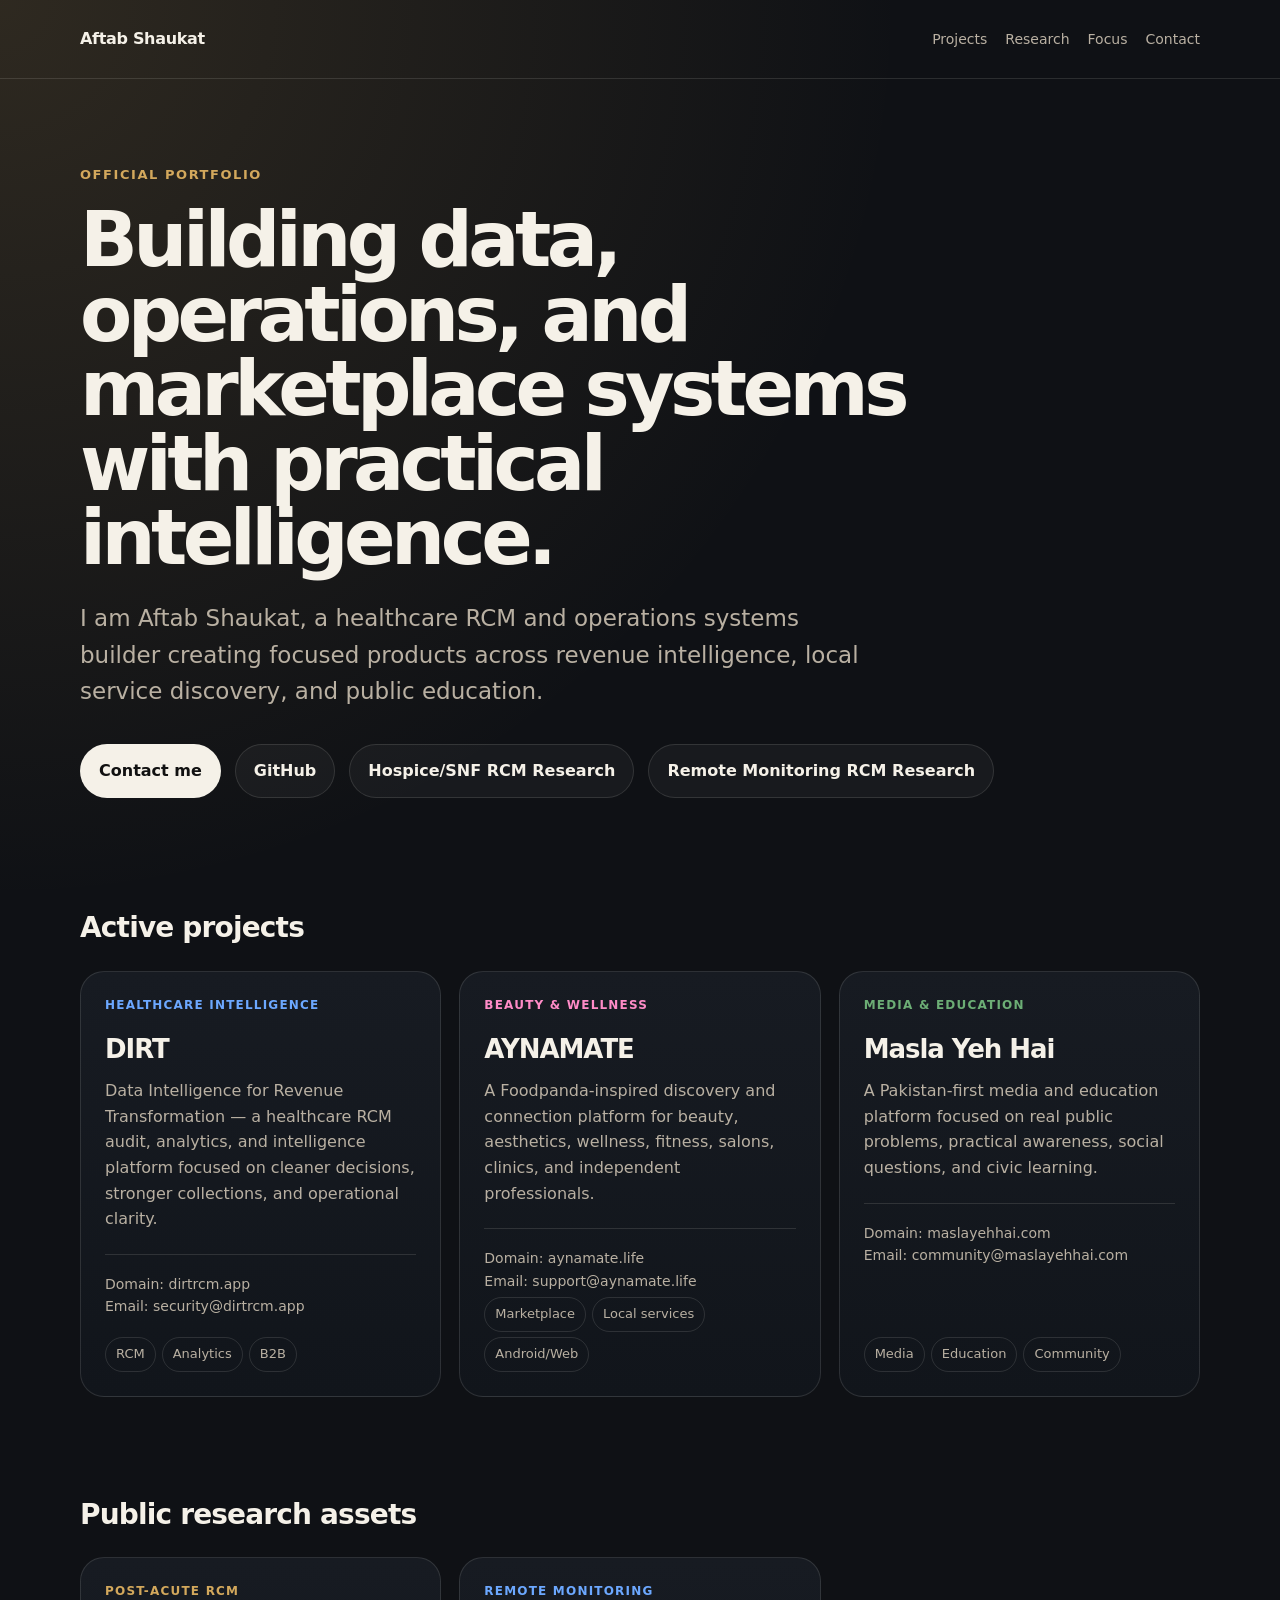
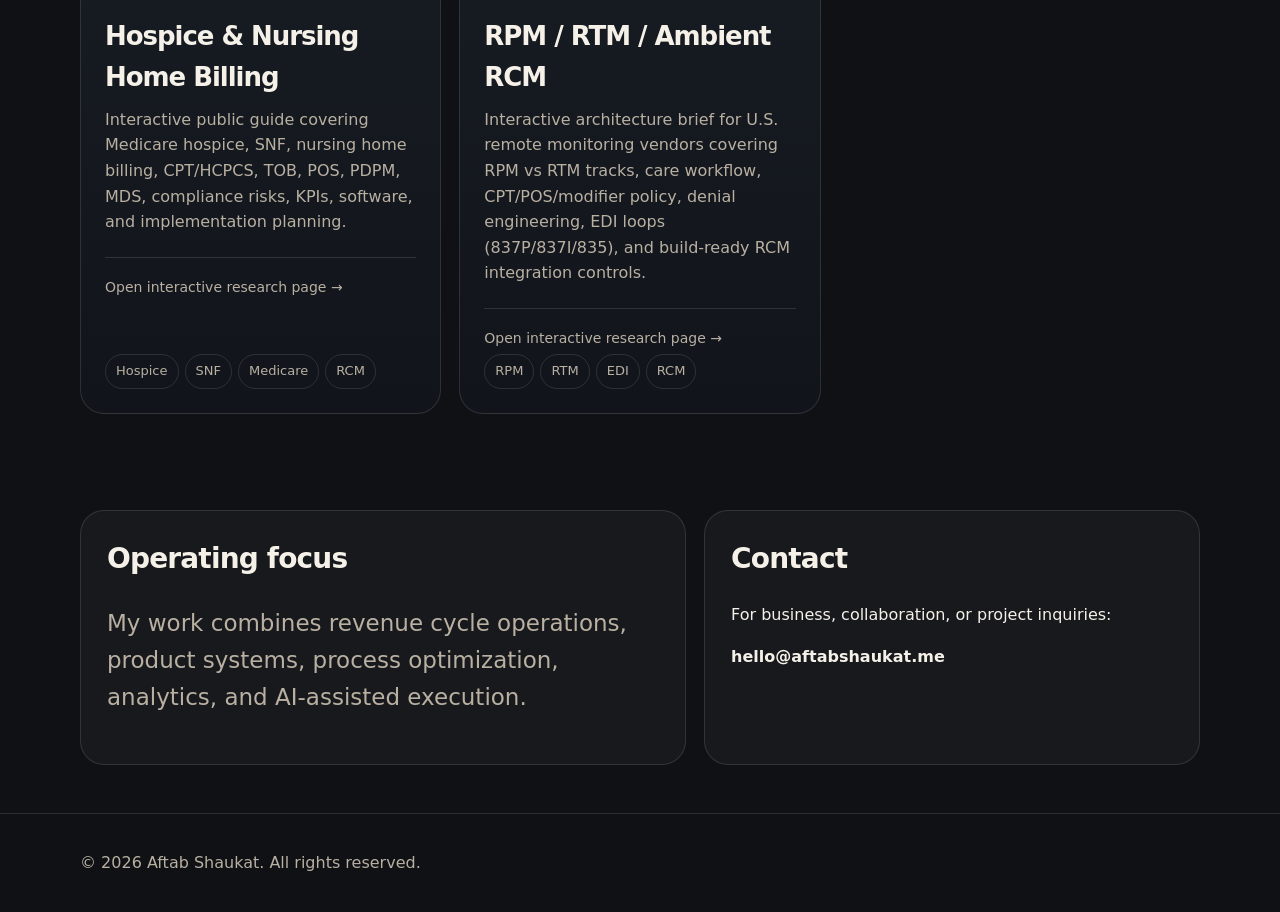
==== index.html @ 8facb8e4 "Add remote monitoring RCM research SPA and publish under research section" ====
<!doctype html>
<html lang="en">
<head>
  <meta charset="utf-8" />
  <meta name="viewport" content="width=device-width, initial-scale=1" />
  <title>Aftab Shaukat | Builder of Data, Operations & Marketplace Systems</title>
  <meta name="description" content="Official portfolio of Aftab Shaukat — building DIRT, AYNAMATE, and Masla Yeh Hai across healthcare intelligence, local services, and public education." />
  <style>
    :root {
      --bg: #0f1115;
      --panel: #171b22;
      --panel2: #11151b;
      --text: #f5f1e8;
      --muted: #b9b0a2;
      --line: rgba(245,241,232,.12);
      --gold: #d3a85c;
      --green: #6cae75;
      --blue: #6ca8ff;
      --pink: #ff8bc7;
    }
    * { box-sizing: border-box; }
    body {
      margin: 0;
      font-family: Inter, ui-sans-serif, system-ui, -apple-system, BlinkMacSystemFont, "Segoe UI", sans-serif;
      background: radial-gradient(circle at top left, rgba(211,168,92,.16), transparent 32%), var(--bg);
      color: var(--text);
      line-height: 1.6;
    }
    a { color: inherit; text-decoration: none; }
    .wrap { width: min(1120px, calc(100% - 32px)); margin: auto; }
    header { padding: 26px 0; border-bottom: 1px solid var(--line); }
    nav { display: flex; justify-content: space-between; align-items: center; gap: 20px; }
    .brand { font-weight: 800; letter-spacing: -.02em; }
    .navlinks { display: flex; gap: 18px; color: var(--muted); font-size: 14px; flex-wrap: wrap; justify-content: flex-end; }
    .hero { padding: 86px 0 60px; }
    .eyebrow { color: var(--gold); font-weight: 700; text-transform: uppercase; letter-spacing: .12em; font-size: 13px; }
    h1 { font-size: clamp(40px, 7vw, 76px); line-height: .98; margin: 18px 0 24px; letter-spacing: -.06em; max-width: 940px; }
    .lead { font-size: clamp(18px, 2.2vw, 23px); color: var(--muted); max-width: 780px; }
    .actions { display: flex; flex-wrap: wrap; gap: 14px; margin-top: 34px; }
    .btn { border: 1px solid var(--line); padding: 13px 18px; border-radius: 999px; font-weight: 700; background: rgba(255,255,255,.04); }
    .btn.primary { background: var(--text); color: #111; }
    section { padding: 48px 0; }
    .section-title { font-size: 28px; margin: 0 0 20px; letter-spacing: -.03em; }
    .grid { display: grid; grid-template-columns: repeat(3, 1fr); gap: 18px; }
    .card { background: linear-gradient(180deg, var(--panel), var(--panel2)); border: 1px solid var(--line); border-radius: 24px; padding: 24px; min-height: 260px; display: flex; flex-direction: column; justify-content: space-between; }
    .tag { font-size: 12px; font-weight: 800; letter-spacing: .1em; text-transform: uppercase; color: var(--muted); }
    .card h3 { margin: 14px 0 8px; font-size: 26px; letter-spacing: -.04em; }
    .card p { color: var(--muted); margin: 0; }
    .meta { margin-top: 22px; padding-top: 18px; border-top: 1px solid var(--line); color: var(--muted); font-size: 14px; }
    .pill { display: inline-block; border: 1px solid var(--line); border-radius: 999px; padding: 6px 10px; margin: 5px 6px 0 0; color: var(--muted); font-size: 13px; }
    .two { display: grid; grid-template-columns: 1.1fr .9fr; gap: 18px; align-items: stretch; }
    .panel { background: rgba(255,255,255,.035); border: 1px solid var(--line); border-radius: 24px; padding: 26px; }
    footer { padding: 36px 0; border-top: 1px solid var(--line); color: var(--muted); }
    @media (max-width: 840px) { .grid, .two { grid-template-columns: 1fr; } nav { align-items: flex-start; flex-direction: column; } }
  </style>
</head>
<body>
  <header>
    <div class="wrap">
      <nav>
        <a class="brand" href="/">Aftab Shaukat</a>
        <div class="navlinks">
          <a href="#projects">Projects</a>
          <a href="#research">Research</a>
          <a href="#focus">Focus</a>
          <a href="mailto:hello@aftabshaukat.me">Contact</a>
        </div>
      </nav>
    </div>
  </header>

  <main>
    <section class="hero">
      <div class="wrap">
        <div class="eyebrow">Official portfolio</div>
        <h1>Building data, operations, and marketplace systems with practical intelligence.</h1>
        <p class="lead">I am Aftab Shaukat, a healthcare RCM and operations systems builder creating focused products across revenue intelligence, local service discovery, and public education.</p>
        <div class="actions">
          <a class="btn primary" href="mailto:hello@aftabshaukat.me">Contact me</a>
          <a class="btn" href="https://github.com/aashaukatc">GitHub</a>
          <a class="btn" href="/hospice-nursing-home-billing-rcm.html">Hospice/SNF RCM Research</a>
          <a class="btn" href="/remote-monitoring-rcm-architecture.html">Remote Monitoring RCM Research</a>
        </div>
      </div>
    </section>

    <section id="projects">
      <div class="wrap">
        <h2 class="section-title">Active projects</h2>
        <div class="grid">
          <article class="card">
            <div>
              <div class="tag" style="color: var(--blue);">Healthcare intelligence</div>
              <h3>DIRT</h3>
              <p>Data Intelligence for Revenue Transformation — a healthcare RCM audit, analytics, and intelligence platform focused on cleaner decisions, stronger collections, and operational clarity.</p>
              <div class="meta">Domain: <a href="https://dirtrcm.app">dirtrcm.app</a><br>Email: security@dirtrcm.app</div>
            </div>
            <div>
              <span class="pill">RCM</span><span class="pill">Analytics</span><span class="pill">B2B</span>
            </div>
          </article>

          <article class="card">
            <div>
              <div class="tag" style="color: var(--pink);">Beauty & wellness</div>
              <h3>AYNAMATE</h3>
              <p>A Foodpanda-inspired discovery and connection platform for beauty, aesthetics, wellness, fitness, salons, clinics, and independent professionals.</p>
              <div class="meta">Domain: <a href="https://aynamate.life">aynamate.life</a><br>Email: support@aynamate.life</div>
            </div>
            <div>
              <span class="pill">Marketplace</span><span class="pill">Local services</span><span class="pill">Android/Web</span>
            </div>
          </article>

          <article class="card">
            <div>
              <div class="tag" style="color: var(--green);">Media & education</div>
              <h3>Masla Yeh Hai</h3>
              <p>A Pakistan-first media and education platform focused on real public problems, practical awareness, social questions, and civic learning.</p>
              <div class="meta">Domain: <a href="https://maslayehhai.com">maslayehhai.com</a><br>Email: community@maslayehhai.com</div>
            </div>
            <div>
              <span class="pill">Media</span><span class="pill">Education</span><span class="pill">Community</span>
            </div>
          </article>
        </div>
      </div>
    </section>

    <section id="research">
      <div class="wrap">
        <h2 class="section-title">Public research assets</h2>
        <div class="grid">
          <article class="card">
            <div>
              <div class="tag" style="color: var(--gold);">Post-acute RCM</div>
              <h3>Hospice & Nursing Home Billing</h3>
              <p>Interactive public guide covering Medicare hospice, SNF, nursing home billing, CPT/HCPCS, TOB, POS, PDPM, MDS, compliance risks, KPIs, software, and implementation planning.</p>
              <div class="meta"><a href="/hospice-nursing-home-billing-rcm.html">Open interactive research page →</a></div>
            </div>
            <div>
              <span class="pill">Hospice</span><span class="pill">SNF</span><span class="pill">Medicare</span><span class="pill">RCM</span>
            </div>
          </article>
          <article class="card">
            <div>
              <div class="tag" style="color: var(--blue);">Remote monitoring</div>
              <h3>RPM / RTM / Ambient RCM</h3>
              <p>Interactive architecture brief for U.S. remote monitoring vendors covering RPM vs RTM tracks, care workflow, CPT/POS/modifier policy, denial engineering, EDI loops (837P/837I/835), and build-ready RCM integration controls.</p>
              <div class="meta"><a href="/remote-monitoring-rcm-architecture.html">Open interactive research page →</a></div>
            </div>
            <div>
              <span class="pill">RPM</span><span class="pill">RTM</span><span class="pill">EDI</span><span class="pill">RCM</span>
            </div>
          </article>
        </div>
      </div>
    </section>

    <section id="focus">
      <div class="wrap">
        <div class="two">
          <div class="panel">
            <h2 class="section-title">Operating focus</h2>
            <p class="lead">My work combines revenue cycle operations, product systems, process optimization, analytics, and AI-assisted execution.</p>
          </div>
          <div class="panel">
            <h2 class="section-title">Contact</h2>
            <p>For business, collaboration, or project inquiries:</p>
            <p><strong><a href="mailto:hello@aftabshaukat.me">hello@aftabshaukat.me</a></strong></p>
          </div>
        </div>
      </div>
    </section>
  </main>

  <footer>
    <div class="wrap">© 2026 Aftab Shaukat. All rights reserved.</div>
  </footer>
</body>
</html>
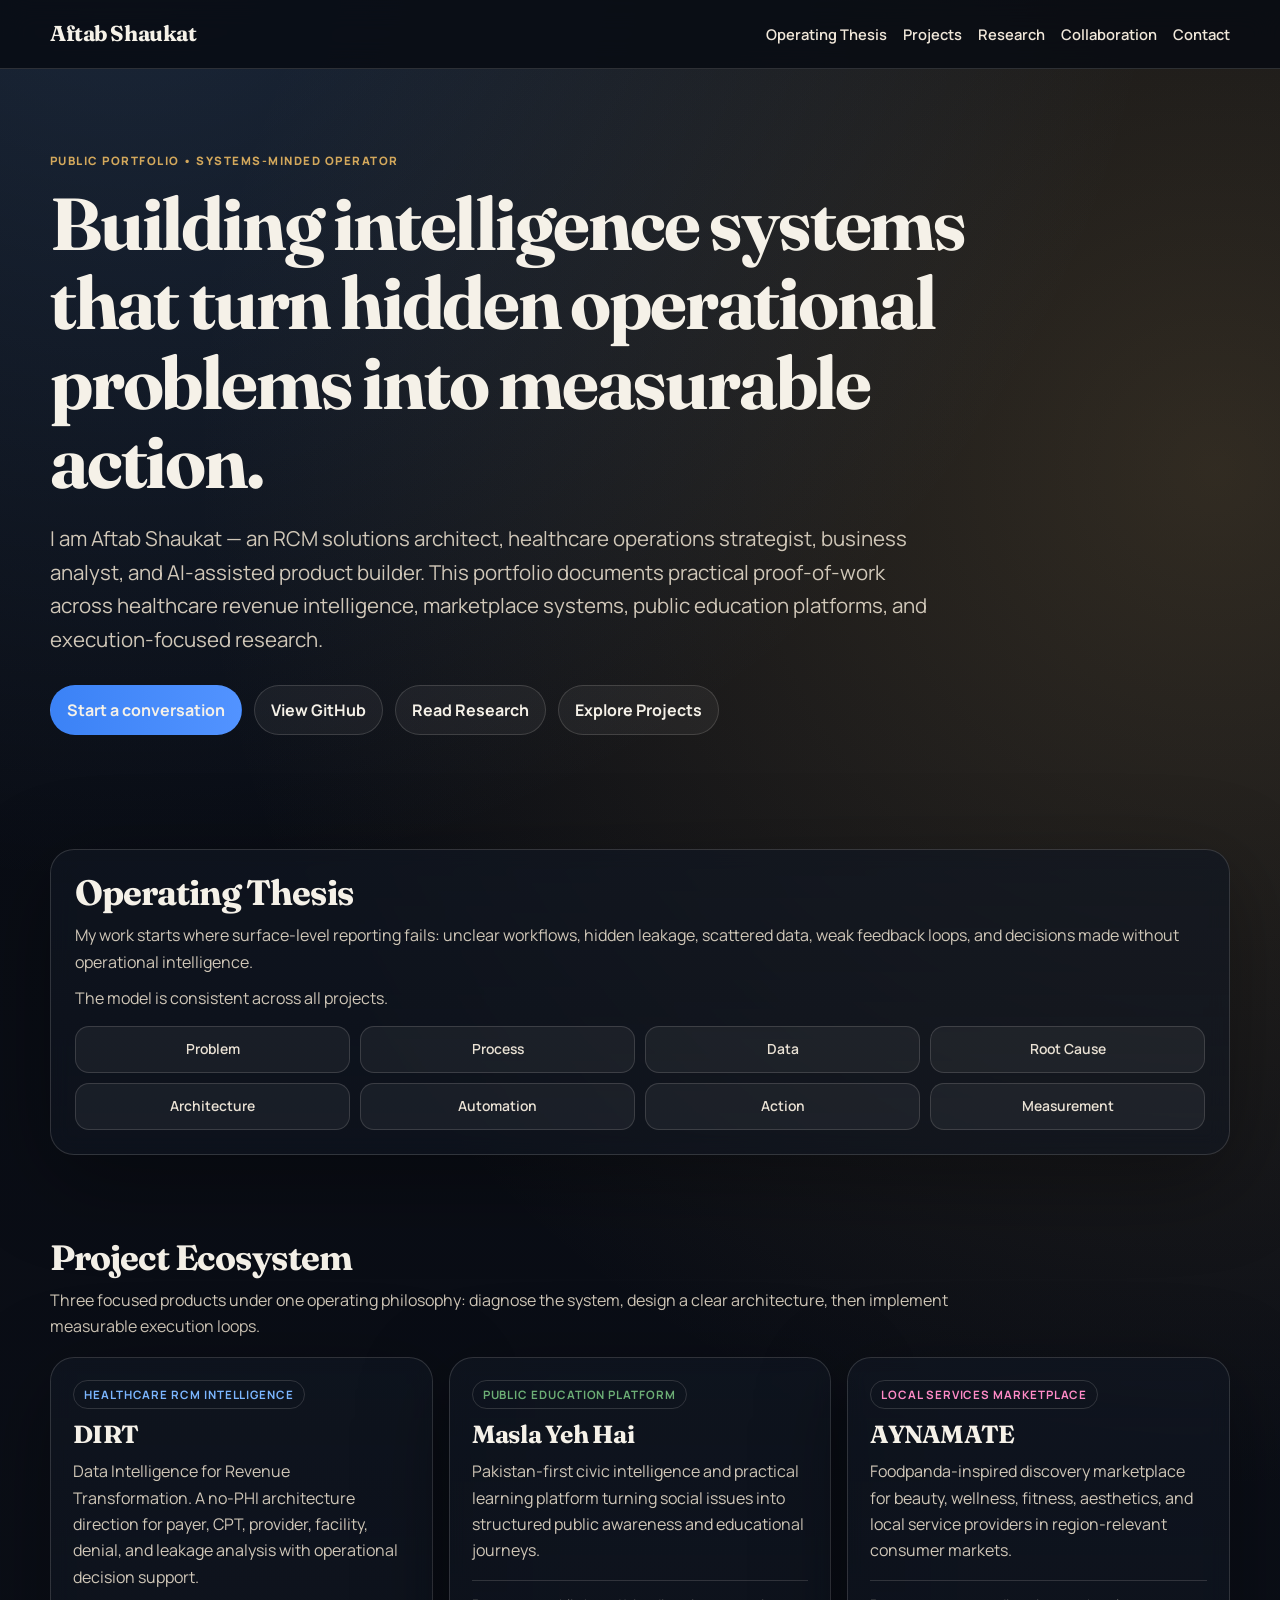
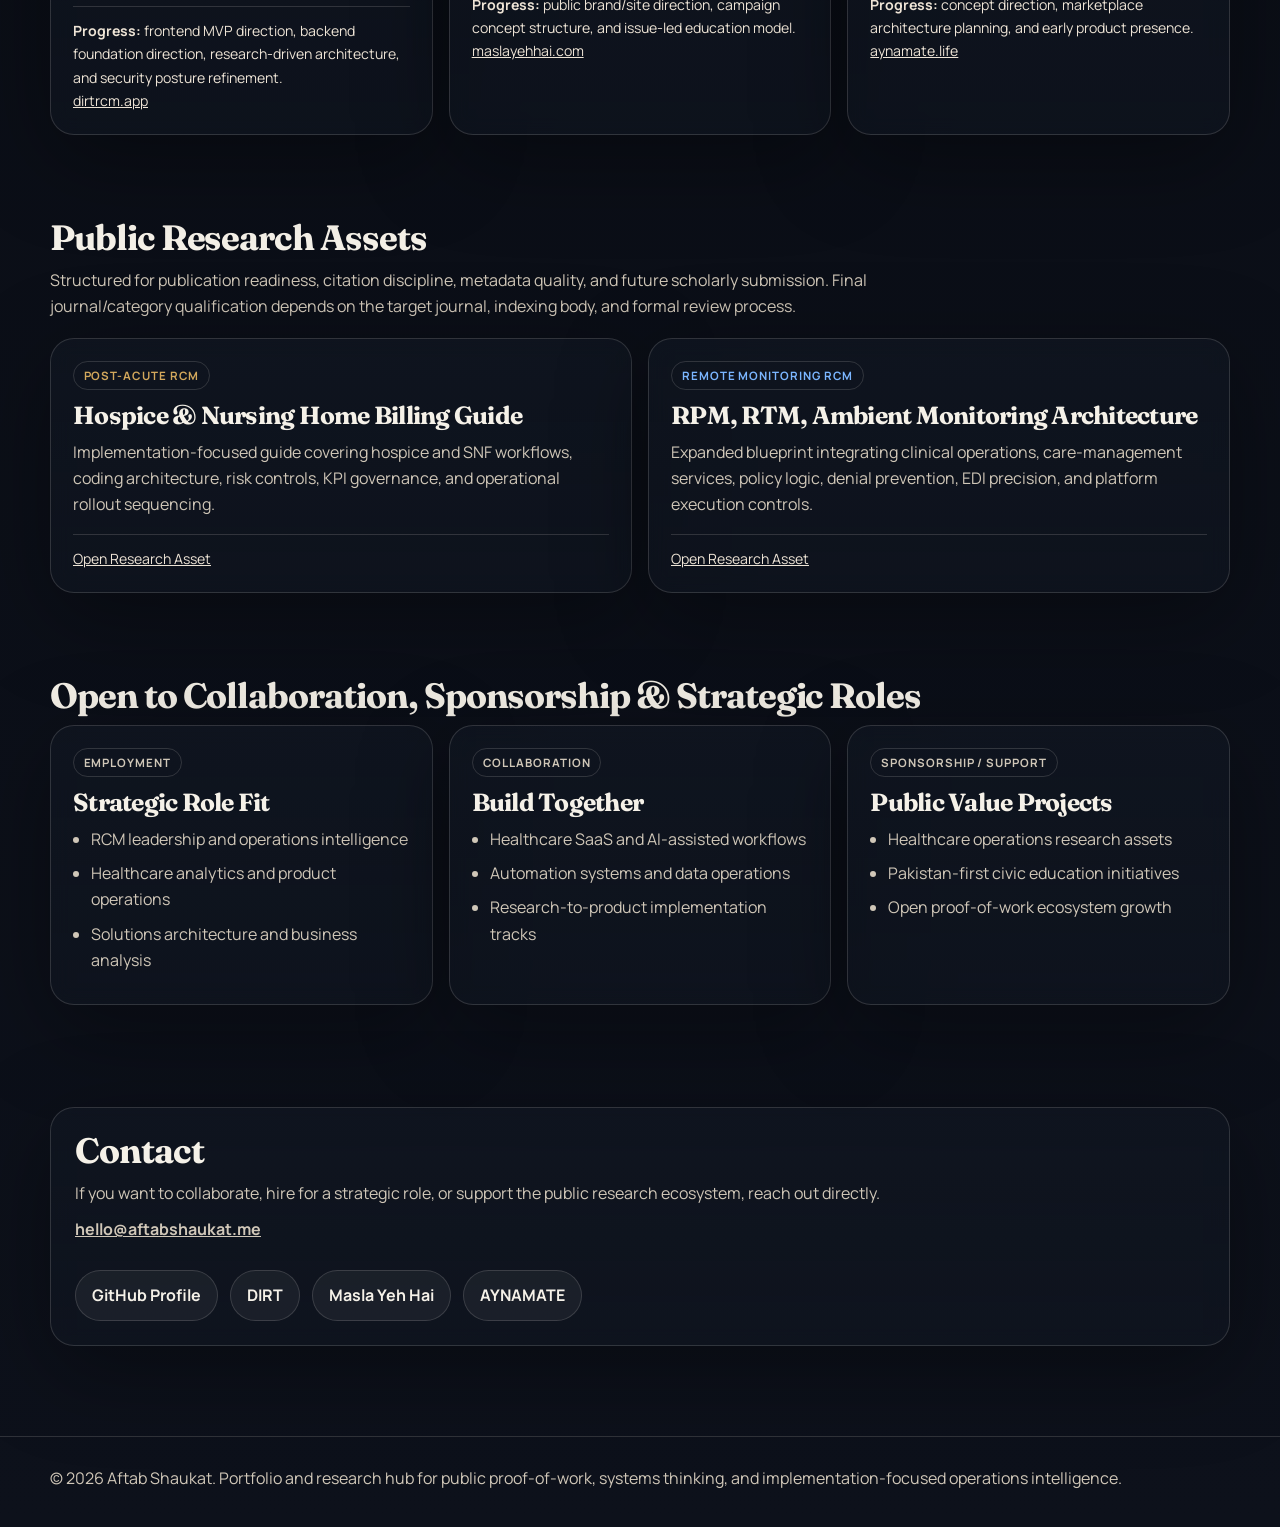
==== commit bf1fca0e: "design: align portfolio and research assets with premium dark glassmorphic UX" ====
--- a/index.html
+++ b/index.html
@@ -3,67 +3,224 @@
 <head>
   <meta charset="utf-8" />
   <meta name="viewport" content="width=device-width, initial-scale=1" />
-  <title>Aftab Shaukat | Builder of Data, Operations & Marketplace Systems</title>
-  <meta name="description" content="Official portfolio of Aftab Shaukat — building DIRT, AYNAMATE, and Masla Yeh Hai across healthcare intelligence, local services, and public education." />
+  <title>Aftab Shaukat | RCM, Operations Intelligence & AI Builder</title>
+  <meta name="description" content="Portfolio of Aftab Shaukat — RCM solutions architect, healthcare operations strategist, business analyst, and AI-assisted product builder behind DIRT, Masla Yeh Hai, AYNAMATE, and public research assets." />
+  <meta name="robots" content="index, follow, max-image-preview:large" />
+  <meta name="author" content="Aftab Shaukat" />
+  <meta name="theme-color" content="#080b12" />
+  <link rel="canonical" href="https://aftabshaukat.me/" />
+  <meta property="og:type" content="website" />
+  <meta property="og:title" content="Aftab Shaukat | RCM, Operations Intelligence & AI Builder" />
+  <meta property="og:description" content="Founder-style portfolio documenting healthcare RCM intelligence systems, civic education platforms, service marketplaces, and implementation-focused research." />
+  <meta property="og:url" content="https://aftabshaukat.me/" />
+  <meta property="og:site_name" content="Aftab Shaukat" />
+  <meta name="twitter:card" content="summary_large_image" />
+  <meta name="twitter:title" content="Aftab Shaukat | RCM, Operations Intelligence & AI Builder" />
+  <meta name="twitter:description" content="Public proof-of-work across RCM systems, AI-assisted operations, and product ecosystem building." />
+  <script type="application/ld+json">
+  {
+    "@context": "https://schema.org",
+    "@type": "Person",
+    "name": "Muhammad Aftab Shaukat",
+    "alternateName": "Aftab Shaukat",
+    "url": "https://aftabshaukat.me/",
+    "email": "hello@aftabshaukat.me",
+    "sameAs": [
+      "https://github.com/aashaukatc",
+      "https://dirtrcm.app/",
+      "https://maslayehhai.com/",
+      "http://aynamate.life/"
+    ],
+    "jobTitle": "RCM Solutions Architect"
+  }
+  </script>
+  <script type="application/ld+json">
+  {
+    "@context": "https://schema.org",
+    "@type": "WebSite",
+    "name": "AftabShaukat.me",
+    "url": "https://aftabshaukat.me/"
+  }
+  </script>
+  <link rel="preconnect" href="https://fonts.googleapis.com" />
+  <link rel="preconnect" href="https://fonts.gstatic.com" crossorigin />
+  <link href="https://fonts.googleapis.com/css2?family=Manrope:wght@400;500;600;700;800&family=Fraunces:opsz,wght@9..144,500;9..144,700&display=swap" rel="stylesheet" />
   <style>
     :root {
-      --bg: #0f1115;
-      --panel: #171b22;
-      --panel2: #11151b;
+      --bg: #080b12;
+      --bg-2: #0d111b;
+      --panel: rgba(16, 22, 33, 0.72);
+      --panel-soft: rgba(255, 255, 255, 0.05);
+      --line: rgba(245, 241, 232, 0.15);
       --text: #f5f1e8;
-      --muted: #b9b0a2;
-      --line: rgba(245,241,232,.12);
+      --muted: #d0c7b8;
       --gold: #d3a85c;
+      --blue: #7bb6ff;
       --green: #6cae75;
-      --blue: #6ca8ff;
       --pink: #ff8bc7;
+      --shadow: 0 24px 90px rgba(0,0,0,.35);
     }
     * { box-sizing: border-box; }
+    html { scroll-behavior: smooth; }
     body {
       margin: 0;
-      font-family: Inter, ui-sans-serif, system-ui, -apple-system, BlinkMacSystemFont, "Segoe UI", sans-serif;
-      background: radial-gradient(circle at top left, rgba(211,168,92,.16), transparent 32%), var(--bg);
+      font-family: "Manrope", system-ui, sans-serif;
       color: var(--text);
-      line-height: 1.6;
-    }
-    a { color: inherit; text-decoration: none; }
-    .wrap { width: min(1120px, calc(100% - 32px)); margin: auto; }
-    header { padding: 26px 0; border-bottom: 1px solid var(--line); }
-    nav { display: flex; justify-content: space-between; align-items: center; gap: 20px; }
-    .brand { font-weight: 800; letter-spacing: -.02em; }
-    .navlinks { display: flex; gap: 18px; color: var(--muted); font-size: 14px; flex-wrap: wrap; justify-content: flex-end; }
-    .hero { padding: 86px 0 60px; }
-    .eyebrow { color: var(--gold); font-weight: 700; text-transform: uppercase; letter-spacing: .12em; font-size: 13px; }
-    h1 { font-size: clamp(40px, 7vw, 76px); line-height: .98; margin: 18px 0 24px; letter-spacing: -.06em; max-width: 940px; }
-    .lead { font-size: clamp(18px, 2.2vw, 23px); color: var(--muted); max-width: 780px; }
-    .actions { display: flex; flex-wrap: wrap; gap: 14px; margin-top: 34px; }
-    .btn { border: 1px solid var(--line); padding: 13px 18px; border-radius: 999px; font-weight: 700; background: rgba(255,255,255,.04); }
-    .btn.primary { background: var(--text); color: #111; }
-    section { padding: 48px 0; }
-    .section-title { font-size: 28px; margin: 0 0 20px; letter-spacing: -.03em; }
-    .grid { display: grid; grid-template-columns: repeat(3, 1fr); gap: 18px; }
-    .card { background: linear-gradient(180deg, var(--panel), var(--panel2)); border: 1px solid var(--line); border-radius: 24px; padding: 24px; min-height: 260px; display: flex; flex-direction: column; justify-content: space-between; }
-    .tag { font-size: 12px; font-weight: 800; letter-spacing: .1em; text-transform: uppercase; color: var(--muted); }
-    .card h3 { margin: 14px 0 8px; font-size: 26px; letter-spacing: -.04em; }
-    .card p { color: var(--muted); margin: 0; }
-    .meta { margin-top: 22px; padding-top: 18px; border-top: 1px solid var(--line); color: var(--muted); font-size: 14px; }
-    .pill { display: inline-block; border: 1px solid var(--line); border-radius: 999px; padding: 6px 10px; margin: 5px 6px 0 0; color: var(--muted); font-size: 13px; }
-    .two { display: grid; grid-template-columns: 1.1fr .9fr; gap: 18px; align-items: stretch; }
-    .panel { background: rgba(255,255,255,.035); border: 1px solid var(--line); border-radius: 24px; padding: 26px; }
-    footer { padding: 36px 0; border-top: 1px solid var(--line); color: var(--muted); }
-    @media (max-width: 840px) { .grid, .two { grid-template-columns: 1fr; } nav { align-items: flex-start; flex-direction: column; } }
+      background:
+        radial-gradient(circle at 10% -5%, rgba(123,182,255,.18), transparent 30%),
+        radial-gradient(circle at 95% 15%, rgba(211,168,92,.2), transparent 35%),
+        linear-gradient(180deg, var(--bg), var(--bg-2));
+      line-height: 1.65;
+    }
+    a { color: inherit; }
+    .wrap { width: min(1180px, calc(100% - 32px)); margin: auto; }
+    .top {
+      position: sticky;
+      top: 0;
+      z-index: 40;
+      backdrop-filter: blur(14px);
+      background: rgba(8, 11, 18, 0.84);
+      border-bottom: 1px solid var(--line);
+    }
+    nav {
+      min-height: 68px;
+      display: flex;
+      justify-content: space-between;
+      align-items: center;
+      gap: 18px;
+    }
+    .brand {
+      font-family: "Fraunces", serif;
+      font-weight: 700;
+      letter-spacing: -0.02em;
+      font-size: 1.35rem;
+      text-decoration: none;
+    }
+    .navlinks {
+      display: flex;
+      gap: 16px;
+      flex-wrap: wrap;
+      font-size: 0.92rem;
+      color: #f1e8da;
+      font-weight: 600;
+    }
+    .navlinks a { text-decoration: none; }
+    .navlinks a:hover { color: #cce2ff; }
+    .hero { padding: 82px 0 54px; }
+    .eyebrow {
+      color: var(--gold);
+      text-transform: uppercase;
+      letter-spacing: .13em;
+      font-size: .72rem;
+      font-weight: 800;
+    }
+    h1, h2, h3 {
+      font-family: "Fraunces", serif;
+      letter-spacing: -0.03em;
+      line-height: 1.08;
+      margin: 0;
+    }
+    h1 { margin-top: 14px; font-size: clamp(2rem, 5.8vw, 4.6rem); max-width: 980px; }
+    .lead {
+      margin-top: 20px;
+      font-size: clamp(1rem, 1.8vw, 1.28rem);
+      color: var(--muted);
+      max-width: 900px;
+    }
+    .actions { display: flex; flex-wrap: wrap; gap: 12px; margin-top: 28px; }
+    .btn {
+      border: 1px solid var(--line);
+      background: rgba(255,255,255,.05);
+      color: var(--text);
+      font-weight: 700;
+      padding: 11px 16px;
+      border-radius: 999px;
+      text-decoration: none;
+      transition: .2s ease;
+    }
+    .btn:hover { transform: translateY(-1px); border-color: rgba(123,182,255,.55); }
+    .btn.primary { background: linear-gradient(90deg, #3b82f6, #5293ff); border-color: transparent; }
+    .btn.primary:hover { background: linear-gradient(90deg, #3278ed, #4988f8); }
+    .panel {
+      background: linear-gradient(180deg, var(--panel), rgba(16,22,33,.56));
+      border: 1px solid var(--line);
+      border-radius: 24px;
+      box-shadow: var(--shadow);
+      backdrop-filter: blur(10px);
+    }
+    .thesis { margin-top: 18px; padding: 24px; }
+    .thesis p { margin: 0 0 10px; color: var(--muted); }
+    .kflow {
+      display: grid;
+      grid-template-columns: repeat(4, 1fr);
+      gap: 10px;
+      margin-top: 14px;
+    }
+    .step {
+      border: 1px solid var(--line);
+      border-radius: 14px;
+      background: var(--panel-soft);
+      padding: 11px 12px;
+      color: #e9e1d4;
+      font-size: .87rem;
+      text-align: center;
+      font-weight: 600;
+    }
+    section { padding: 42px 0; }
+    .section-title { margin-bottom: 10px; font-size: clamp(1.55rem, 3vw, 2.2rem); }
+    .section-copy { margin: 0 0 18px; color: var(--muted); max-width: 930px; }
+    .grid3 { display: grid; grid-template-columns: repeat(3, 1fr); gap: 16px; }
+    .grid2 { display: grid; grid-template-columns: repeat(2, 1fr); gap: 16px; }
+    .card { padding: 22px; min-height: 100%; }
+    .tag {
+      display: inline-block;
+      padding: 4px 10px;
+      border-radius: 999px;
+      border: 1px solid var(--line);
+      font-size: .72rem;
+      font-weight: 700;
+      letter-spacing: .08em;
+      text-transform: uppercase;
+      color: var(--muted);
+    }
+    .card h3 { margin-top: 12px; font-size: 1.55rem; }
+    .card p { margin: 10px 0 0; color: var(--muted); }
+    .meta { margin-top: 16px; padding-top: 12px; border-top: 1px solid var(--line); font-size: .88rem; color: #eee4d6; }
+    .three-col {
+      display: grid;
+      grid-template-columns: repeat(3, 1fr);
+      gap: 16px;
+    }
+    .list { margin: 10px 0 0; padding-left: 18px; color: var(--muted); }
+    .list li { margin: 8px 0; }
+    footer {
+      margin-top: 48px;
+      border-top: 1px solid var(--line);
+      color: var(--muted);
+      padding: 28px 0 36px;
+    }
+    @media (max-width: 980px) {
+      .kflow { grid-template-columns: repeat(2, 1fr); }
+      .grid3, .three-col { grid-template-columns: 1fr; }
+      .grid2 { grid-template-columns: 1fr; }
+    }
+    @media (max-width: 860px) {
+      nav { align-items: flex-start; flex-direction: column; padding: 14px 0; }
+      .hero { padding-top: 56px; }
+    }
   </style>
 </head>
 <body>
-  <header>
+  <header class="top">
     <div class="wrap">
       <nav>
         <a class="brand" href="/">Aftab Shaukat</a>
         <div class="navlinks">
+          <a href="#thesis">Operating Thesis</a>
           <a href="#projects">Projects</a>
           <a href="#research">Research</a>
-          <a href="#focus">Focus</a>
-          <a href="mailto:hello@aftabshaukat.me">Contact</a>
+          <a href="#collaboration">Collaboration</a>
+          <a href="#contact">Contact</a>
         </div>
       </nav>
     </div>
@@ -72,56 +229,62 @@
   <main>
     <section class="hero">
       <div class="wrap">
-        <div class="eyebrow">Official portfolio</div>
-        <h1>Building data, operations, and marketplace systems with practical intelligence.</h1>
-        <p class="lead">I am Aftab Shaukat, a healthcare RCM and operations systems builder creating focused products across revenue intelligence, local service discovery, and public education.</p>
+        <div class="eyebrow">Public Portfolio • Systems-Minded Operator</div>
+        <h1>Building intelligence systems that turn hidden operational problems into measurable action.</h1>
+        <p class="lead">I am Aftab Shaukat — an RCM solutions architect, healthcare operations strategist, business analyst, and AI-assisted product builder. This portfolio documents practical proof-of-work across healthcare revenue intelligence, marketplace systems, public education platforms, and execution-focused research.</p>
         <div class="actions">
-          <a class="btn primary" href="mailto:hello@aftabshaukat.me">Contact me</a>
-          <a class="btn" href="https://github.com/aashaukatc">GitHub</a>
-          <a class="btn" href="/hospice-nursing-home-billing-rcm.html">Hospice/SNF RCM Research</a>
-          <a class="btn" href="/remote-monitoring-rcm-architecture.html">Remote Monitoring RCM Research</a>
+          <a class="btn primary" href="mailto:hello@aftabshaukat.me">Start a conversation</a>
+          <a class="btn" href="https://github.com/aashaukatc" target="_blank" rel="noopener">View GitHub</a>
+          <a class="btn" href="#research">Read Research</a>
+          <a class="btn" href="#projects">Explore Projects</a>
+        </div>
+      </div>
+    </section>
+
+    <section id="thesis">
+      <div class="wrap">
+        <div class="panel thesis">
+          <h2 class="section-title">Operating Thesis</h2>
+          <p>My work starts where surface-level reporting fails: unclear workflows, hidden leakage, scattered data, weak feedback loops, and decisions made without operational intelligence.</p>
+          <p>The model is consistent across all projects.</p>
+          <div class="kflow">
+            <div class="step">Problem</div>
+            <div class="step">Process</div>
+            <div class="step">Data</div>
+            <div class="step">Root Cause</div>
+            <div class="step">Architecture</div>
+            <div class="step">Automation</div>
+            <div class="step">Action</div>
+            <div class="step">Measurement</div>
+          </div>
         </div>
       </div>
     </section>
 
     <section id="projects">
       <div class="wrap">
-        <h2 class="section-title">Active projects</h2>
-        <div class="grid">
-          <article class="card">
-            <div>
-              <div class="tag" style="color: var(--blue);">Healthcare intelligence</div>
-              <h3>DIRT</h3>
-              <p>Data Intelligence for Revenue Transformation — a healthcare RCM audit, analytics, and intelligence platform focused on cleaner decisions, stronger collections, and operational clarity.</p>
-              <div class="meta">Domain: <a href="https://dirtrcm.app">dirtrcm.app</a><br>Email: security@dirtrcm.app</div>
-            </div>
-            <div>
-              <span class="pill">RCM</span><span class="pill">Analytics</span><span class="pill">B2B</span>
-            </div>
-          </article>
-
-          <article class="card">
-            <div>
-              <div class="tag" style="color: var(--pink);">Beauty & wellness</div>
-              <h3>AYNAMATE</h3>
-              <p>A Foodpanda-inspired discovery and connection platform for beauty, aesthetics, wellness, fitness, salons, clinics, and independent professionals.</p>
-              <div class="meta">Domain: <a href="https://aynamate.life">aynamate.life</a><br>Email: support@aynamate.life</div>
-            </div>
-            <div>
-              <span class="pill">Marketplace</span><span class="pill">Local services</span><span class="pill">Android/Web</span>
-            </div>
-          </article>
-
-          <article class="card">
-            <div>
-              <div class="tag" style="color: var(--green);">Media & education</div>
-              <h3>Masla Yeh Hai</h3>
-              <p>A Pakistan-first media and education platform focused on real public problems, practical awareness, social questions, and civic learning.</p>
-              <div class="meta">Domain: <a href="https://maslayehhai.com">maslayehhai.com</a><br>Email: community@maslayehhai.com</div>
-            </div>
-            <div>
-              <span class="pill">Media</span><span class="pill">Education</span><span class="pill">Community</span>
-            </div>
+        <h2 class="section-title">Project Ecosystem</h2>
+        <p class="section-copy">Three focused products under one operating philosophy: diagnose the system, design a clear architecture, then implement measurable execution loops.</p>
+        <div class="grid3">
+          <article class="panel card">
+            <span class="tag" style="color: var(--blue);">Healthcare RCM Intelligence</span>
+            <h3>DIRT</h3>
+            <p>Data Intelligence for Revenue Transformation. A no-PHI architecture direction for payer, CPT, provider, facility, denial, and leakage analysis with operational decision support.</p>
+            <div class="meta"><strong>Progress:</strong> frontend MVP direction, backend foundation direction, research-driven architecture, and security posture refinement.<br /><a href="https://dirtrcm.app/" target="_blank" rel="noopener">dirtrcm.app</a></div>
+          </article>
+
+          <article class="panel card">
+            <span class="tag" style="color: var(--green);">Public Education Platform</span>
+            <h3>Masla Yeh Hai</h3>
+            <p>Pakistan-first civic intelligence and practical learning platform turning social issues into structured public awareness and educational journeys.</p>
+            <div class="meta"><strong>Progress:</strong> public brand/site direction, campaign concept structure, and issue-led education model.<br /><a href="https://maslayehhai.com/" target="_blank" rel="noopener">maslayehhai.com</a></div>
+          </article>
+
+          <article class="panel card">
+            <span class="tag" style="color: var(--pink);">Local Services Marketplace</span>
+            <h3>AYNAMATE</h3>
+            <p>Foodpanda-inspired discovery marketplace for beauty, wellness, fitness, aesthetics, and local service providers in region-relevant consumer markets.</p>
+            <div class="meta"><strong>Progress:</strong> concept direction, marketplace architecture planning, and early product presence.<br /><a href="http://aynamate.life/" target="_blank" rel="noopener">aynamate.life</a></div>
           </article>
         </div>
       </div>
@@ -129,53 +292,79 @@
 
     <section id="research">
       <div class="wrap">
-        <h2 class="section-title">Public research assets</h2>
-        <div class="grid">
-          <article class="card">
-            <div>
-              <div class="tag" style="color: var(--gold);">Post-acute RCM</div>
-              <h3>Hospice & Nursing Home Billing</h3>
-              <p>Interactive public guide covering Medicare hospice, SNF, nursing home billing, CPT/HCPCS, TOB, POS, PDPM, MDS, compliance risks, KPIs, software, and implementation planning.</p>
-              <div class="meta"><a href="/hospice-nursing-home-billing-rcm.html">Open interactive research page →</a></div>
-            </div>
-            <div>
-              <span class="pill">Hospice</span><span class="pill">SNF</span><span class="pill">Medicare</span><span class="pill">RCM</span>
-            </div>
-          </article>
-          <article class="card">
-            <div>
-              <div class="tag" style="color: var(--blue);">Remote monitoring</div>
-              <h3>RPM / RTM / Ambient RCM</h3>
-              <p>Interactive architecture brief for U.S. remote monitoring vendors covering RPM vs RTM tracks, care workflow, CPT/POS/modifier policy, denial engineering, EDI loops (837P/837I/835), and build-ready RCM integration controls.</p>
-              <div class="meta"><a href="/remote-monitoring-rcm-architecture.html">Open interactive research page →</a></div>
-            </div>
-            <div>
-              <span class="pill">RPM</span><span class="pill">RTM</span><span class="pill">EDI</span><span class="pill">RCM</span>
-            </div>
-          </article>
-        </div>
-      </div>
-    </section>
-
-    <section id="focus">
-      <div class="wrap">
-        <div class="two">
-          <div class="panel">
-            <h2 class="section-title">Operating focus</h2>
-            <p class="lead">My work combines revenue cycle operations, product systems, process optimization, analytics, and AI-assisted execution.</p>
+        <h2 class="section-title">Public Research Assets</h2>
+        <p class="section-copy">Structured for publication readiness, citation discipline, metadata quality, and future scholarly submission. Final journal/category qualification depends on the target journal, indexing body, and formal review process.</p>
+        <div class="grid2">
+          <article class="panel card">
+            <span class="tag" style="color: var(--gold);">Post-Acute RCM</span>
+            <h3>Hospice & Nursing Home Billing Guide</h3>
+            <p>Implementation-focused guide covering hospice and SNF workflows, coding architecture, risk controls, KPI governance, and operational rollout sequencing.</p>
+            <div class="meta"><a href="/hospice-nursing-home-billing-rcm.html">Open Research Asset</a></div>
+          </article>
+          <article class="panel card">
+            <span class="tag" style="color: var(--blue);">Remote Monitoring RCM</span>
+            <h3>RPM, RTM, Ambient Monitoring Architecture</h3>
+            <p>Expanded blueprint integrating clinical operations, care-management services, policy logic, denial prevention, EDI precision, and platform execution controls.</p>
+            <div class="meta"><a href="/remote-monitoring-rcm-architecture.html">Open Research Asset</a></div>
+          </article>
+        </div>
+      </div>
+    </section>
+
+    <section id="collaboration">
+      <div class="wrap">
+        <h2 class="section-title">Open to Collaboration, Sponsorship & Strategic Roles</h2>
+        <div class="three-col">
+          <article class="panel card">
+            <span class="tag">Employment</span>
+            <h3>Strategic Role Fit</h3>
+            <ul class="list">
+              <li>RCM leadership and operations intelligence</li>
+              <li>Healthcare analytics and product operations</li>
+              <li>Solutions architecture and business analysis</li>
+            </ul>
+          </article>
+          <article class="panel card">
+            <span class="tag">Collaboration</span>
+            <h3>Build Together</h3>
+            <ul class="list">
+              <li>Healthcare SaaS and AI-assisted workflows</li>
+              <li>Automation systems and data operations</li>
+              <li>Research-to-product implementation tracks</li>
+            </ul>
+          </article>
+          <article class="panel card">
+            <span class="tag">Sponsorship / Support</span>
+            <h3>Public Value Projects</h3>
+            <ul class="list">
+              <li>Healthcare operations research assets</li>
+              <li>Pakistan-first civic education initiatives</li>
+              <li>Open proof-of-work ecosystem growth</li>
+            </ul>
+          </article>
+        </div>
+      </div>
+    </section>
+
+    <section id="contact">
+      <div class="wrap">
+        <div class="panel thesis">
+          <h2 class="section-title">Contact</h2>
+          <p>If you want to collaborate, hire for a strategic role, or support the public research ecosystem, reach out directly.</p>
+          <p><strong><a href="mailto:hello@aftabshaukat.me">hello@aftabshaukat.me</a></strong></p>
+          <div class="actions">
+            <a class="btn" href="https://github.com/aashaukatc" target="_blank" rel="noopener">GitHub Profile</a>
+            <a class="btn" href="https://dirtrcm.app/" target="_blank" rel="noopener">DIRT</a>
+            <a class="btn" href="https://maslayehhai.com/" target="_blank" rel="noopener">Masla Yeh Hai</a>
+            <a class="btn" href="http://aynamate.life/" target="_blank" rel="noopener">AYNAMATE</a>
           </div>
-          <div class="panel">
-            <h2 class="section-title">Contact</h2>
-            <p>For business, collaboration, or project inquiries:</p>
-            <p><strong><a href="mailto:hello@aftabshaukat.me">hello@aftabshaukat.me</a></strong></p>
-          </div>
         </div>
       </div>
     </section>
   </main>
 
   <footer>
-    <div class="wrap">© 2026 Aftab Shaukat. All rights reserved.</div>
+    <div class="wrap">© 2026 Aftab Shaukat. Portfolio and research hub for public proof-of-work, systems thinking, and implementation-focused operations intelligence.</div>
   </footer>
 </body>
-</html>
+</html>
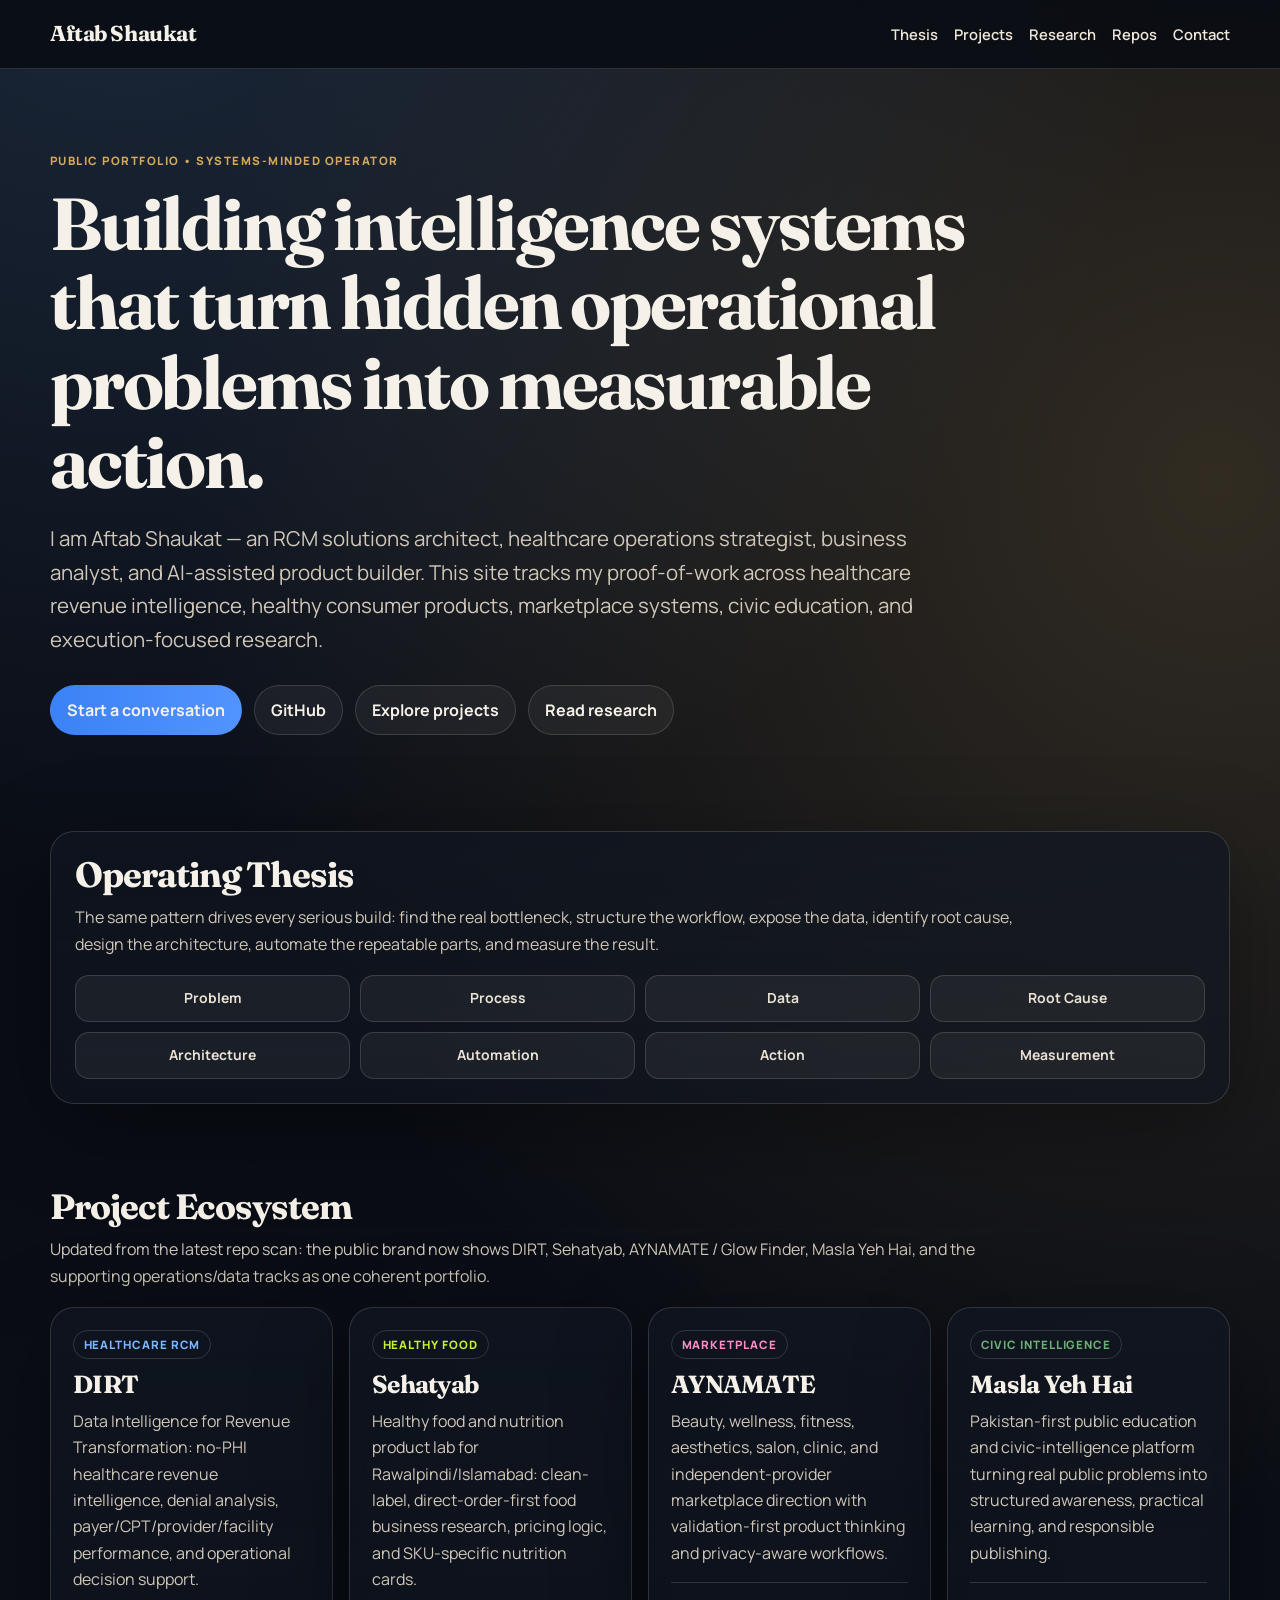
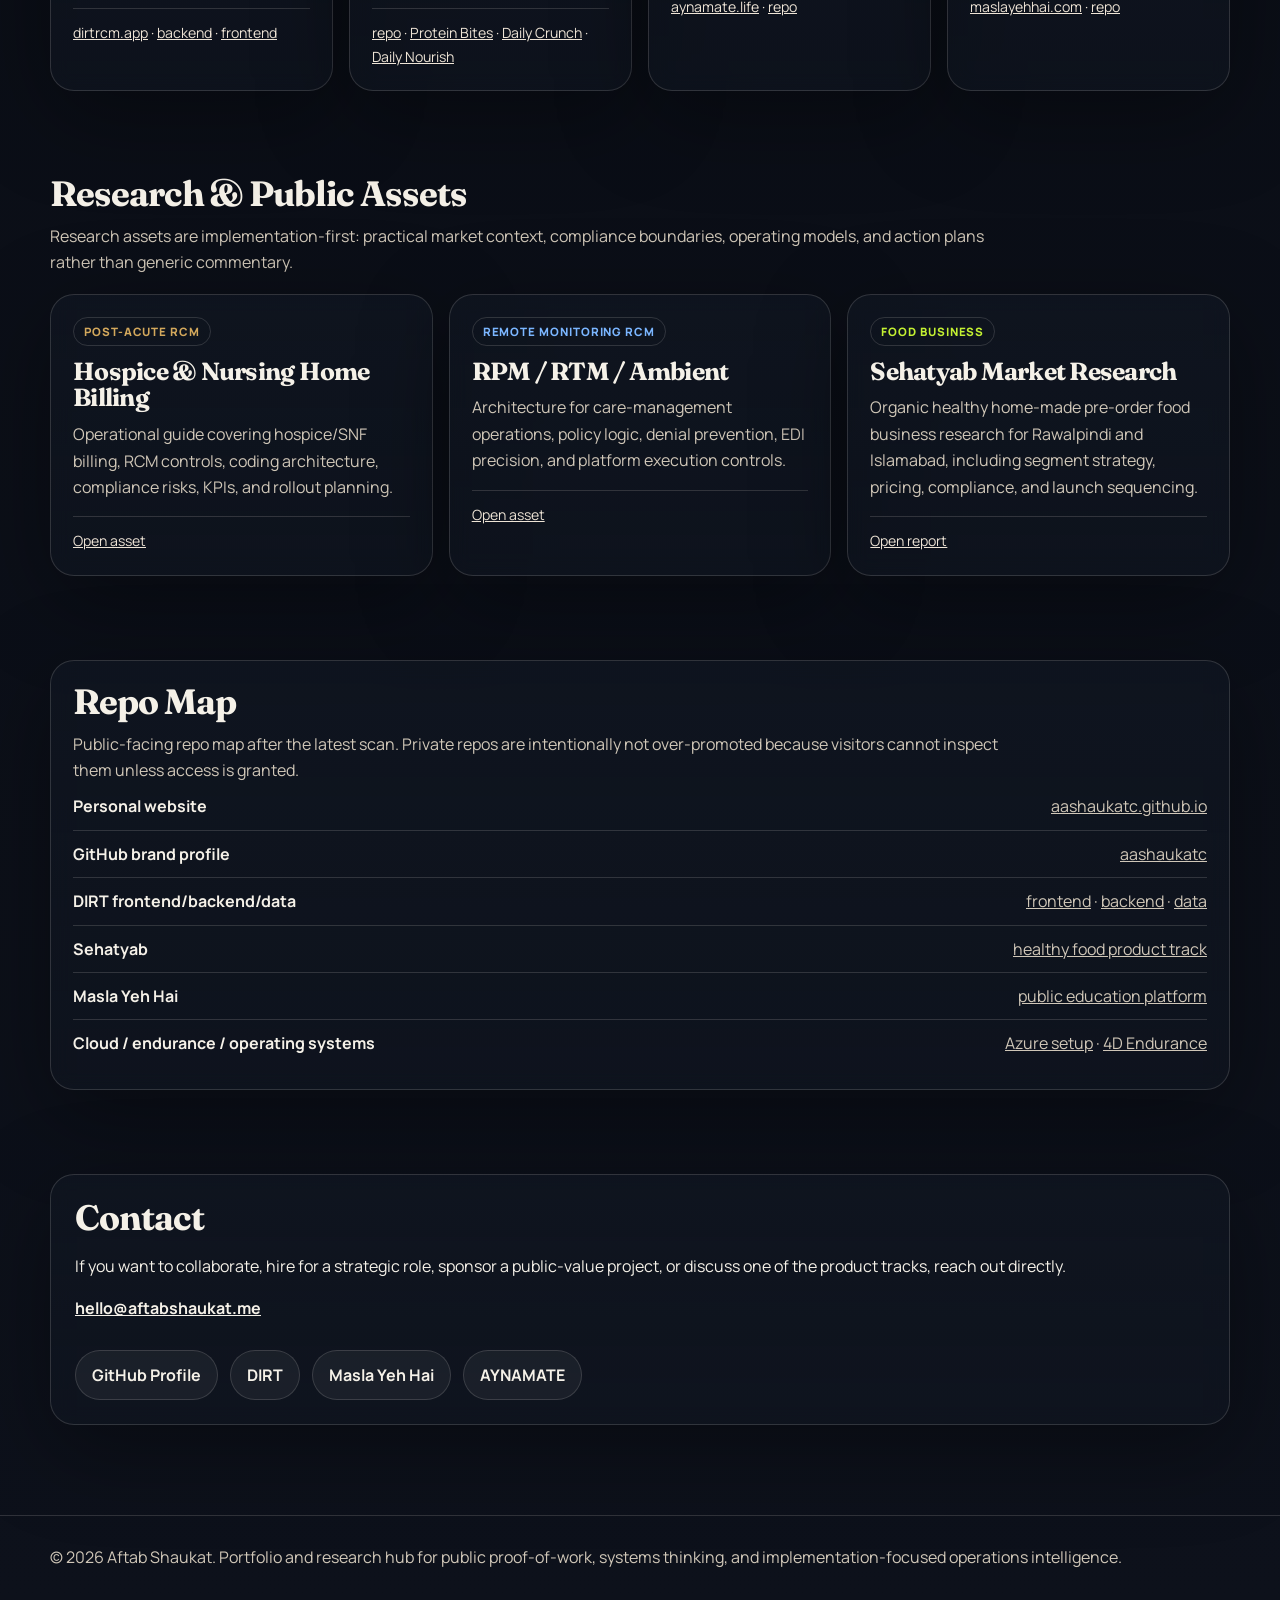
==== commit 8f2a5906: "Update portfolio homepage with current repo ecosystem and Sehatyab track" ====
--- a/index.html
+++ b/index.html
@@ -3,20 +3,18 @@
 <head>
   <meta charset="utf-8" />
   <meta name="viewport" content="width=device-width, initial-scale=1" />
-  <title>Aftab Shaukat | RCM, Operations Intelligence & AI Builder</title>
-  <meta name="description" content="Portfolio of Aftab Shaukat — RCM solutions architect, healthcare operations strategist, business analyst, and AI-assisted product builder behind DIRT, Masla Yeh Hai, AYNAMATE, and public research assets." />
+  <title>Aftab Shaukat | RCM, Operations Intelligence & AI Product Builder</title>
+  <meta name="description" content="Portfolio of Aftab Shaukat — RCM solutions architect, healthcare operations strategist, business analyst, AI-assisted product builder, and founder-style operator behind DIRT, Sehatyab, AYNAMATE, Masla Yeh Hai, and public research assets." />
   <meta name="robots" content="index, follow, max-image-preview:large" />
   <meta name="author" content="Aftab Shaukat" />
   <meta name="theme-color" content="#080b12" />
   <link rel="canonical" href="https://aftabshaukat.me/" />
   <meta property="og:type" content="website" />
-  <meta property="og:title" content="Aftab Shaukat | RCM, Operations Intelligence & AI Builder" />
-  <meta property="og:description" content="Founder-style portfolio documenting healthcare RCM intelligence systems, civic education platforms, service marketplaces, and implementation-focused research." />
+  <meta property="og:title" content="Aftab Shaukat | Systems-Minded Operator & Product Builder" />
+  <meta property="og:description" content="Public proof-of-work across healthcare RCM intelligence, healthy consumer products, marketplace systems, civic education, and implementation-focused research." />
   <meta property="og:url" content="https://aftabshaukat.me/" />
   <meta property="og:site_name" content="Aftab Shaukat" />
   <meta name="twitter:card" content="summary_large_image" />
-  <meta name="twitter:title" content="Aftab Shaukat | RCM, Operations Intelligence & AI Builder" />
-  <meta name="twitter:description" content="Public proof-of-work across RCM systems, AI-assisted operations, and product ecosystem building." />
   <script type="application/ld+json">
   {
     "@context": "https://schema.org",
@@ -31,340 +29,36 @@
       "https://maslayehhai.com/",
       "http://aynamate.life/"
     ],
-    "jobTitle": "RCM Solutions Architect"
-  }
-  </script>
-  <script type="application/ld+json">
-  {
-    "@context": "https://schema.org",
-    "@type": "WebSite",
-    "name": "AftabShaukat.me",
-    "url": "https://aftabshaukat.me/"
+    "jobTitle": "RCM Solutions Architect",
+    "knowsAbout": ["Healthcare Revenue Cycle Management", "Operations Intelligence", "Business Analysis", "AI-assisted Product Building", "Healthy Food Business Strategy", "Marketplace Systems"]
   }
   </script>
   <link rel="preconnect" href="https://fonts.googleapis.com" />
   <link rel="preconnect" href="https://fonts.gstatic.com" crossorigin />
   <link href="https://fonts.googleapis.com/css2?family=Manrope:wght@400;500;600;700;800&family=Fraunces:opsz,wght@9..144,500;9..144,700&display=swap" rel="stylesheet" />
   <style>
-    :root {
-      --bg: #080b12;
-      --bg-2: #0d111b;
-      --panel: rgba(16, 22, 33, 0.72);
-      --panel-soft: rgba(255, 255, 255, 0.05);
-      --line: rgba(245, 241, 232, 0.15);
-      --text: #f5f1e8;
-      --muted: #d0c7b8;
-      --gold: #d3a85c;
-      --blue: #7bb6ff;
-      --green: #6cae75;
-      --pink: #ff8bc7;
-      --shadow: 0 24px 90px rgba(0,0,0,.35);
-    }
-    * { box-sizing: border-box; }
-    html { scroll-behavior: smooth; }
-    body {
-      margin: 0;
-      font-family: "Manrope", system-ui, sans-serif;
-      color: var(--text);
-      background:
-        radial-gradient(circle at 10% -5%, rgba(123,182,255,.18), transparent 30%),
-        radial-gradient(circle at 95% 15%, rgba(211,168,92,.2), transparent 35%),
-        linear-gradient(180deg, var(--bg), var(--bg-2));
-      line-height: 1.65;
-    }
-    a { color: inherit; }
-    .wrap { width: min(1180px, calc(100% - 32px)); margin: auto; }
-    .top {
-      position: sticky;
-      top: 0;
-      z-index: 40;
-      backdrop-filter: blur(14px);
-      background: rgba(8, 11, 18, 0.84);
-      border-bottom: 1px solid var(--line);
-    }
-    nav {
-      min-height: 68px;
-      display: flex;
-      justify-content: space-between;
-      align-items: center;
-      gap: 18px;
-    }
-    .brand {
-      font-family: "Fraunces", serif;
-      font-weight: 700;
-      letter-spacing: -0.02em;
-      font-size: 1.35rem;
-      text-decoration: none;
-    }
-    .navlinks {
-      display: flex;
-      gap: 16px;
-      flex-wrap: wrap;
-      font-size: 0.92rem;
-      color: #f1e8da;
-      font-weight: 600;
-    }
-    .navlinks a { text-decoration: none; }
-    .navlinks a:hover { color: #cce2ff; }
-    .hero { padding: 82px 0 54px; }
-    .eyebrow {
-      color: var(--gold);
-      text-transform: uppercase;
-      letter-spacing: .13em;
-      font-size: .72rem;
-      font-weight: 800;
-    }
-    h1, h2, h3 {
-      font-family: "Fraunces", serif;
-      letter-spacing: -0.03em;
-      line-height: 1.08;
-      margin: 0;
-    }
-    h1 { margin-top: 14px; font-size: clamp(2rem, 5.8vw, 4.6rem); max-width: 980px; }
-    .lead {
-      margin-top: 20px;
-      font-size: clamp(1rem, 1.8vw, 1.28rem);
-      color: var(--muted);
-      max-width: 900px;
-    }
-    .actions { display: flex; flex-wrap: wrap; gap: 12px; margin-top: 28px; }
-    .btn {
-      border: 1px solid var(--line);
-      background: rgba(255,255,255,.05);
-      color: var(--text);
-      font-weight: 700;
-      padding: 11px 16px;
-      border-radius: 999px;
-      text-decoration: none;
-      transition: .2s ease;
-    }
-    .btn:hover { transform: translateY(-1px); border-color: rgba(123,182,255,.55); }
-    .btn.primary { background: linear-gradient(90deg, #3b82f6, #5293ff); border-color: transparent; }
-    .btn.primary:hover { background: linear-gradient(90deg, #3278ed, #4988f8); }
-    .panel {
-      background: linear-gradient(180deg, var(--panel), rgba(16,22,33,.56));
-      border: 1px solid var(--line);
-      border-radius: 24px;
-      box-shadow: var(--shadow);
-      backdrop-filter: blur(10px);
-    }
-    .thesis { margin-top: 18px; padding: 24px; }
-    .thesis p { margin: 0 0 10px; color: var(--muted); }
-    .kflow {
-      display: grid;
-      grid-template-columns: repeat(4, 1fr);
-      gap: 10px;
-      margin-top: 14px;
-    }
-    .step {
-      border: 1px solid var(--line);
-      border-radius: 14px;
-      background: var(--panel-soft);
-      padding: 11px 12px;
-      color: #e9e1d4;
-      font-size: .87rem;
-      text-align: center;
-      font-weight: 600;
-    }
-    section { padding: 42px 0; }
-    .section-title { margin-bottom: 10px; font-size: clamp(1.55rem, 3vw, 2.2rem); }
-    .section-copy { margin: 0 0 18px; color: var(--muted); max-width: 930px; }
-    .grid3 { display: grid; grid-template-columns: repeat(3, 1fr); gap: 16px; }
-    .grid2 { display: grid; grid-template-columns: repeat(2, 1fr); gap: 16px; }
-    .card { padding: 22px; min-height: 100%; }
-    .tag {
-      display: inline-block;
-      padding: 4px 10px;
-      border-radius: 999px;
-      border: 1px solid var(--line);
-      font-size: .72rem;
-      font-weight: 700;
-      letter-spacing: .08em;
-      text-transform: uppercase;
-      color: var(--muted);
-    }
-    .card h3 { margin-top: 12px; font-size: 1.55rem; }
-    .card p { margin: 10px 0 0; color: var(--muted); }
-    .meta { margin-top: 16px; padding-top: 12px; border-top: 1px solid var(--line); font-size: .88rem; color: #eee4d6; }
-    .three-col {
-      display: grid;
-      grid-template-columns: repeat(3, 1fr);
-      gap: 16px;
-    }
-    .list { margin: 10px 0 0; padding-left: 18px; color: var(--muted); }
-    .list li { margin: 8px 0; }
-    footer {
-      margin-top: 48px;
-      border-top: 1px solid var(--line);
-      color: var(--muted);
-      padding: 28px 0 36px;
-    }
-    @media (max-width: 980px) {
-      .kflow { grid-template-columns: repeat(2, 1fr); }
-      .grid3, .three-col { grid-template-columns: 1fr; }
-      .grid2 { grid-template-columns: 1fr; }
-    }
-    @media (max-width: 860px) {
-      nav { align-items: flex-start; flex-direction: column; padding: 14px 0; }
-      .hero { padding-top: 56px; }
-    }
+    :root{--bg:#080b12;--bg2:#0d111b;--panel:rgba(16,22,33,.74);--soft:rgba(255,255,255,.055);--line:rgba(245,241,232,.15);--text:#f5f1e8;--muted:#d0c7b8;--gold:#d3a85c;--blue:#7bb6ff;--green:#6cae75;--pink:#ff8bc7;--lime:#c3f032;--shadow:0 24px 90px rgba(0,0,0,.35)}
+    *{box-sizing:border-box} html{scroll-behavior:smooth} body{margin:0;font-family:Manrope,system-ui,sans-serif;color:var(--text);background:radial-gradient(circle at 10% -5%,rgba(123,182,255,.18),transparent 30%),radial-gradient(circle at 95% 15%,rgba(211,168,92,.2),transparent 35%),linear-gradient(180deg,var(--bg),var(--bg2));line-height:1.65} a{color:inherit}.wrap{width:min(1180px,calc(100% - 32px));margin:auto}.top{position:sticky;top:0;z-index:40;backdrop-filter:blur(14px);background:rgba(8,11,18,.84);border-bottom:1px solid var(--line)}nav{min-height:68px;display:flex;justify-content:space-between;align-items:center;gap:18px}.brand{font-family:Fraunces,serif;font-weight:700;letter-spacing:-.02em;font-size:1.35rem;text-decoration:none}.navlinks{display:flex;gap:16px;flex-wrap:wrap;font-size:.92rem;color:#f1e8da;font-weight:600}.navlinks a{text-decoration:none}.navlinks a:hover{color:#cce2ff}.hero{padding:82px 0 54px}.eyebrow{color:var(--gold);text-transform:uppercase;letter-spacing:.13em;font-size:.72rem;font-weight:800}h1,h2,h3{font-family:Fraunces,serif;letter-spacing:-.03em;line-height:1.08;margin:0}h1{margin-top:14px;font-size:clamp(2rem,5.8vw,4.6rem);max-width:980px}.lead{margin-top:20px;font-size:clamp(1rem,1.8vw,1.28rem);color:var(--muted);max-width:930px}.actions{display:flex;flex-wrap:wrap;gap:12px;margin-top:28px}.btn{border:1px solid var(--line);background:rgba(255,255,255,.05);color:var(--text);font-weight:700;padding:11px 16px;border-radius:999px;text-decoration:none;transition:.2s ease}.btn:hover{transform:translateY(-1px);border-color:rgba(123,182,255,.55)}.btn.primary{background:linear-gradient(90deg,#3b82f6,#5293ff);border-color:transparent}.panel{background:linear-gradient(180deg,var(--panel),rgba(16,22,33,.56));border:1px solid var(--line);border-radius:24px;box-shadow:var(--shadow);backdrop-filter:blur(10px)}section{padding:42px 0}.section-title{margin-bottom:10px;font-size:clamp(1.55rem,3vw,2.2rem)}.section-copy{margin:0 0 18px;color:var(--muted);max-width:940px}.thesis{padding:24px}.kflow{display:grid;grid-template-columns:repeat(4,1fr);gap:10px;margin-top:14px}.step{border:1px solid var(--line);border-radius:14px;background:var(--soft);padding:11px 12px;color:#e9e1d4;font-size:.87rem;text-align:center;font-weight:700}.grid4{display:grid;grid-template-columns:repeat(4,1fr);gap:16px}.grid3{display:grid;grid-template-columns:repeat(3,1fr);gap:16px}.grid2{display:grid;grid-template-columns:repeat(2,1fr);gap:16px}.card{padding:22px;min-height:100%}.tag{display:inline-block;padding:4px 10px;border-radius:999px;border:1px solid var(--line);font-size:.72rem;font-weight:800;letter-spacing:.08em;text-transform:uppercase;color:var(--muted)}.card h3{margin-top:12px;font-size:1.55rem}.card p{margin:10px 0 0;color:var(--muted)}.meta{margin-top:16px;padding-top:12px;border-top:1px solid var(--line);font-size:.88rem;color:#eee4d6}.list{margin:10px 0 0;padding-left:18px;color:var(--muted)}.list li{margin:8px 0}.repo{display:flex;justify-content:space-between;gap:14px;border-bottom:1px solid var(--line);padding:10px 0;color:var(--muted)}.repo:last-child{border-bottom:0}.repo strong{color:var(--text)}footer{margin-top:48px;border-top:1px solid var(--line);color:var(--muted);padding:28px 0 36px}@media(max-width:1100px){.grid4{grid-template-columns:repeat(2,1fr)}}@media(max-width:980px){.kflow{grid-template-columns:repeat(2,1fr)}.grid3,.grid2{grid-template-columns:1fr}}@media(max-width:700px){nav{align-items:flex-start;flex-direction:column;padding:14px 0}.hero{padding-top:56px}.grid4{grid-template-columns:1fr}.repo{display:block}.repo span{display:block;margin-top:3px}}
   </style>
 </head>
 <body>
-  <header class="top">
-    <div class="wrap">
-      <nav>
-        <a class="brand" href="/">Aftab Shaukat</a>
-        <div class="navlinks">
-          <a href="#thesis">Operating Thesis</a>
-          <a href="#projects">Projects</a>
-          <a href="#research">Research</a>
-          <a href="#collaboration">Collaboration</a>
-          <a href="#contact">Contact</a>
-        </div>
-      </nav>
-    </div>
-  </header>
-
-  <main>
-    <section class="hero">
-      <div class="wrap">
-        <div class="eyebrow">Public Portfolio • Systems-Minded Operator</div>
-        <h1>Building intelligence systems that turn hidden operational problems into measurable action.</h1>
-        <p class="lead">I am Aftab Shaukat — an RCM solutions architect, healthcare operations strategist, business analyst, and AI-assisted product builder. This portfolio documents practical proof-of-work across healthcare revenue intelligence, marketplace systems, public education platforms, and execution-focused research.</p>
-        <div class="actions">
-          <a class="btn primary" href="mailto:hello@aftabshaukat.me">Start a conversation</a>
-          <a class="btn" href="https://github.com/aashaukatc" target="_blank" rel="noopener">View GitHub</a>
-          <a class="btn" href="#research">Read Research</a>
-          <a class="btn" href="#projects">Explore Projects</a>
-        </div>
-      </div>
-    </section>
-
-    <section id="thesis">
-      <div class="wrap">
-        <div class="panel thesis">
-          <h2 class="section-title">Operating Thesis</h2>
-          <p>My work starts where surface-level reporting fails: unclear workflows, hidden leakage, scattered data, weak feedback loops, and decisions made without operational intelligence.</p>
-          <p>The model is consistent across all projects.</p>
-          <div class="kflow">
-            <div class="step">Problem</div>
-            <div class="step">Process</div>
-            <div class="step">Data</div>
-            <div class="step">Root Cause</div>
-            <div class="step">Architecture</div>
-            <div class="step">Automation</div>
-            <div class="step">Action</div>
-            <div class="step">Measurement</div>
-          </div>
-        </div>
-      </div>
-    </section>
-
-    <section id="projects">
-      <div class="wrap">
-        <h2 class="section-title">Project Ecosystem</h2>
-        <p class="section-copy">Three focused products under one operating philosophy: diagnose the system, design a clear architecture, then implement measurable execution loops.</p>
-        <div class="grid3">
-          <article class="panel card">
-            <span class="tag" style="color: var(--blue);">Healthcare RCM Intelligence</span>
-            <h3>DIRT</h3>
-            <p>Data Intelligence for Revenue Transformation. A no-PHI architecture direction for payer, CPT, provider, facility, denial, and leakage analysis with operational decision support.</p>
-            <div class="meta"><strong>Progress:</strong> frontend MVP direction, backend foundation direction, research-driven architecture, and security posture refinement.<br /><a href="https://dirtrcm.app/" target="_blank" rel="noopener">dirtrcm.app</a></div>
-          </article>
-
-          <article class="panel card">
-            <span class="tag" style="color: var(--green);">Public Education Platform</span>
-            <h3>Masla Yeh Hai</h3>
-            <p>Pakistan-first civic intelligence and practical learning platform turning social issues into structured public awareness and educational journeys.</p>
-            <div class="meta"><strong>Progress:</strong> public brand/site direction, campaign concept structure, and issue-led education model.<br /><a href="https://maslayehhai.com/" target="_blank" rel="noopener">maslayehhai.com</a></div>
-          </article>
-
-          <article class="panel card">
-            <span class="tag" style="color: var(--pink);">Local Services Marketplace</span>
-            <h3>AYNAMATE</h3>
-            <p>Foodpanda-inspired discovery marketplace for beauty, wellness, fitness, aesthetics, and local service providers in region-relevant consumer markets.</p>
-            <div class="meta"><strong>Progress:</strong> concept direction, marketplace architecture planning, and early product presence.<br /><a href="http://aynamate.life/" target="_blank" rel="noopener">aynamate.life</a></div>
-          </article>
-        </div>
-      </div>
-    </section>
-
-    <section id="research">
-      <div class="wrap">
-        <h2 class="section-title">Public Research Assets</h2>
-        <p class="section-copy">Structured for publication readiness, citation discipline, metadata quality, and future scholarly submission. Final journal/category qualification depends on the target journal, indexing body, and formal review process.</p>
-        <div class="grid2">
-          <article class="panel card">
-            <span class="tag" style="color: var(--gold);">Post-Acute RCM</span>
-            <h3>Hospice & Nursing Home Billing Guide</h3>
-            <p>Implementation-focused guide covering hospice and SNF workflows, coding architecture, risk controls, KPI governance, and operational rollout sequencing.</p>
-            <div class="meta"><a href="/hospice-nursing-home-billing-rcm.html">Open Research Asset</a></div>
-          </article>
-          <article class="panel card">
-            <span class="tag" style="color: var(--blue);">Remote Monitoring RCM</span>
-            <h3>RPM, RTM, Ambient Monitoring Architecture</h3>
-            <p>Expanded blueprint integrating clinical operations, care-management services, policy logic, denial prevention, EDI precision, and platform execution controls.</p>
-            <div class="meta"><a href="/remote-monitoring-rcm-architecture.html">Open Research Asset</a></div>
-          </article>
-        </div>
-      </div>
-    </section>
-
-    <section id="collaboration">
-      <div class="wrap">
-        <h2 class="section-title">Open to Collaboration, Sponsorship & Strategic Roles</h2>
-        <div class="three-col">
-          <article class="panel card">
-            <span class="tag">Employment</span>
-            <h3>Strategic Role Fit</h3>
-            <ul class="list">
-              <li>RCM leadership and operations intelligence</li>
-              <li>Healthcare analytics and product operations</li>
-              <li>Solutions architecture and business analysis</li>
-            </ul>
-          </article>
-          <article class="panel card">
-            <span class="tag">Collaboration</span>
-            <h3>Build Together</h3>
-            <ul class="list">
-              <li>Healthcare SaaS and AI-assisted workflows</li>
-              <li>Automation systems and data operations</li>
-              <li>Research-to-product implementation tracks</li>
-            </ul>
-          </article>
-          <article class="panel card">
-            <span class="tag">Sponsorship / Support</span>
-            <h3>Public Value Projects</h3>
-            <ul class="list">
-              <li>Healthcare operations research assets</li>
-              <li>Pakistan-first civic education initiatives</li>
-              <li>Open proof-of-work ecosystem growth</li>
-            </ul>
-          </article>
-        </div>
-      </div>
-    </section>
-
-    <section id="contact">
-      <div class="wrap">
-        <div class="panel thesis">
-          <h2 class="section-title">Contact</h2>
-          <p>If you want to collaborate, hire for a strategic role, or support the public research ecosystem, reach out directly.</p>
-          <p><strong><a href="mailto:hello@aftabshaukat.me">hello@aftabshaukat.me</a></strong></p>
-          <div class="actions">
-            <a class="btn" href="https://github.com/aashaukatc" target="_blank" rel="noopener">GitHub Profile</a>
-            <a class="btn" href="https://dirtrcm.app/" target="_blank" rel="noopener">DIRT</a>
-            <a class="btn" href="https://maslayehhai.com/" target="_blank" rel="noopener">Masla Yeh Hai</a>
-            <a class="btn" href="http://aynamate.life/" target="_blank" rel="noopener">AYNAMATE</a>
-          </div>
-        </div>
-      </div>
-    </section>
-  </main>
-
-  <footer>
-    <div class="wrap">© 2026 Aftab Shaukat. Portfolio and research hub for public proof-of-work, systems thinking, and implementation-focused operations intelligence.</div>
-  </footer>
+<header class="top"><div class="wrap"><nav><a class="brand" href="/">Aftab Shaukat</a><div class="navlinks"><a href="#thesis">Thesis</a><a href="#projects">Projects</a><a href="#research">Research</a><a href="#repos">Repos</a><a href="#contact">Contact</a></div></nav></div></header>
+<main>
+<section class="hero"><div class="wrap"><div class="eyebrow">Public portfolio • systems-minded operator</div><h1>Building intelligence systems that turn hidden operational problems into measurable action.</h1><p class="lead">I am Aftab Shaukat — an RCM solutions architect, healthcare operations strategist, business analyst, and AI-assisted product builder. This site tracks my proof-of-work across healthcare revenue intelligence, healthy consumer products, marketplace systems, civic education, and execution-focused research.</p><div class="actions"><a class="btn primary" href="mailto:hello@aftabshaukat.me">Start a conversation</a><a class="btn" href="https://github.com/aashaukatc" target="_blank" rel="noopener">GitHub</a><a class="btn" href="#projects">Explore projects</a><a class="btn" href="#research">Read research</a></div></div></section>
+<section id="thesis"><div class="wrap"><div class="panel thesis"><h2 class="section-title">Operating Thesis</h2><p class="section-copy">The same pattern drives every serious build: find the real bottleneck, structure the workflow, expose the data, identify root cause, design the architecture, automate the repeatable parts, and measure the result.</p><div class="kflow"><div class="step">Problem</div><div class="step">Process</div><div class="step">Data</div><div class="step">Root Cause</div><div class="step">Architecture</div><div class="step">Automation</div><div class="step">Action</div><div class="step">Measurement</div></div></div></div></section>
+<section id="projects"><div class="wrap"><h2 class="section-title">Project Ecosystem</h2><p class="section-copy">Updated from the latest repo scan: the public brand now shows DIRT, Sehatyab, AYNAMATE / Glow Finder, Masla Yeh Hai, and the supporting operations/data tracks as one coherent portfolio.</p><div class="grid4">
+<article class="panel card"><span class="tag" style="color:var(--blue)">Healthcare RCM</span><h3>DIRT</h3><p>Data Intelligence for Revenue Transformation: no-PHI healthcare revenue intelligence, denial analysis, payer/CPT/provider/facility performance, and operational decision support.</p><div class="meta"><a href="https://dirtrcm.app/" target="_blank" rel="noopener">dirtrcm.app</a> · <a href="https://github.com/aashaukatc/dirt-backend-foundation" target="_blank" rel="noopener">backend</a> · <a href="https://github.com/aashaukatc/rcm-iaas-netlify-mvp" target="_blank" rel="noopener">frontend</a></div></article>
+<article class="panel card"><span class="tag" style="color:var(--lime)">Healthy Food</span><h3>Sehatyab</h3><p>Healthy food and nutrition product lab for Rawalpindi/Islamabad: clean-label, direct-order-first food business research, pricing logic, and SKU-specific nutrition cards.</p><div class="meta"><a href="https://github.com/aashaukatc/Sehatyab" target="_blank" rel="noopener">repo</a> · <a href="/sehatyaab-protein-bites.html">Protein Bites</a> · <a href="/sehatyaab-daily-crunch.html">Daily Crunch</a> · <a href="/sehatyaab-daily-nourish.html">Daily Nourish</a></div></article>
+<article class="panel card"><span class="tag" style="color:var(--pink)">Marketplace</span><h3>AYNAMATE</h3><p>Beauty, wellness, fitness, aesthetics, salon, clinic, and independent-provider marketplace direction with validation-first product thinking and privacy-aware workflows.</p><div class="meta"><a href="http://aynamate.life/" target="_blank" rel="noopener">aynamate.life</a> · <a href="https://github.com/aashaukatc/AynaMate" target="_blank" rel="noopener">repo</a></div></article>
+<article class="panel card"><span class="tag" style="color:var(--green)">Civic Intelligence</span><h3>Masla Yeh Hai</h3><p>Pakistan-first public education and civic-intelligence platform turning real public problems into structured awareness, practical learning, and responsible publishing.</p><div class="meta"><a href="https://maslayehhai.com/" target="_blank" rel="noopener">maslayehhai.com</a> · <a href="https://github.com/aashaukatc/maslayehhai" target="_blank" rel="noopener">repo</a></div></article>
+</div></div></section>
+<section id="research"><div class="wrap"><h2 class="section-title">Research & Public Assets</h2><p class="section-copy">Research assets are implementation-first: practical market context, compliance boundaries, operating models, and action plans rather than generic commentary.</p><div class="grid3">
+<article class="panel card"><span class="tag" style="color:var(--gold)">Post-Acute RCM</span><h3>Hospice & Nursing Home Billing</h3><p>Operational guide covering hospice/SNF billing, RCM controls, coding architecture, compliance risks, KPIs, and rollout planning.</p><div class="meta"><a href="/hospice-nursing-home-billing-rcm.html">Open asset</a></div></article>
+<article class="panel card"><span class="tag" style="color:var(--blue)">Remote Monitoring RCM</span><h3>RPM / RTM / Ambient</h3><p>Architecture for care-management operations, policy logic, denial prevention, EDI precision, and platform execution controls.</p><div class="meta"><a href="/remote-monitoring-rcm-architecture.html">Open asset</a></div></article>
+<article class="panel card"><span class="tag" style="color:var(--lime)">Food Business</span><h3>Sehatyab Market Research</h3><p>Organic healthy home-made pre-order food business research for Rawalpindi and Islamabad, including segment strategy, pricing, compliance, and launch sequencing.</p><div class="meta"><a href="/sehatyaab-food-business-report.md">Open report</a></div></article>
+</div></div></section>
+<section id="repos"><div class="wrap"><div class="panel card"><h2 class="section-title">Repo Map</h2><p class="section-copy">Public-facing repo map after the latest scan. Private repos are intentionally not over-promoted because visitors cannot inspect them unless access is granted.</p><div class="repo"><strong>Personal website</strong><span><a href="https://github.com/aashaukatc/aashaukatc.github.io" target="_blank" rel="noopener">aashaukatc.github.io</a></span></div><div class="repo"><strong>GitHub brand profile</strong><span><a href="https://github.com/aashaukatc/aashaukatc" target="_blank" rel="noopener">aashaukatc</a></span></div><div class="repo"><strong>DIRT frontend/backend/data</strong><span><a href="https://github.com/aashaukatc/rcm-iaas-netlify-mvp" target="_blank" rel="noopener">frontend</a> · <a href="https://github.com/aashaukatc/dirt-backend-foundation" target="_blank" rel="noopener">backend</a> · <a href="https://github.com/aashaukatc/rcm-data-platform" target="_blank" rel="noopener">data</a></span></div><div class="repo"><strong>Sehatyab</strong><span><a href="https://github.com/aashaukatc/Sehatyab" target="_blank" rel="noopener">healthy food product track</a></span></div><div class="repo"><strong>Masla Yeh Hai</strong><span><a href="https://github.com/aashaukatc/maslayehhai" target="_blank" rel="noopener">public education platform</a></span></div><div class="repo"><strong>Cloud / endurance / operating systems</strong><span><a href="https://github.com/aashaukatc/Azure-Setup" target="_blank" rel="noopener">Azure setup</a> · <a href="https://github.com/aashaukatc/4D_Endurance" target="_blank" rel="noopener">4D Endurance</a></span></div></div></div></section>
+<section id="contact"><div class="wrap"><div class="panel thesis"><h2 class="section-title">Contact</h2><p>If you want to collaborate, hire for a strategic role, sponsor a public-value project, or discuss one of the product tracks, reach out directly.</p><p><strong><a href="mailto:hello@aftabshaukat.me">hello@aftabshaukat.me</a></strong></p><div class="actions"><a class="btn" href="https://github.com/aashaukatc" target="_blank" rel="noopener">GitHub Profile</a><a class="btn" href="https://dirtrcm.app/" target="_blank" rel="noopener">DIRT</a><a class="btn" href="https://maslayehhai.com/" target="_blank" rel="noopener">Masla Yeh Hai</a><a class="btn" href="http://aynamate.life/" target="_blank" rel="noopener">AYNAMATE</a></div></div></div></section>
+</main><footer><div class="wrap">© 2026 Aftab Shaukat. Portfolio and research hub for public proof-of-work, systems thinking, and implementation-focused operations intelligence.</div></footer>
 </body>
-</html>+</html>
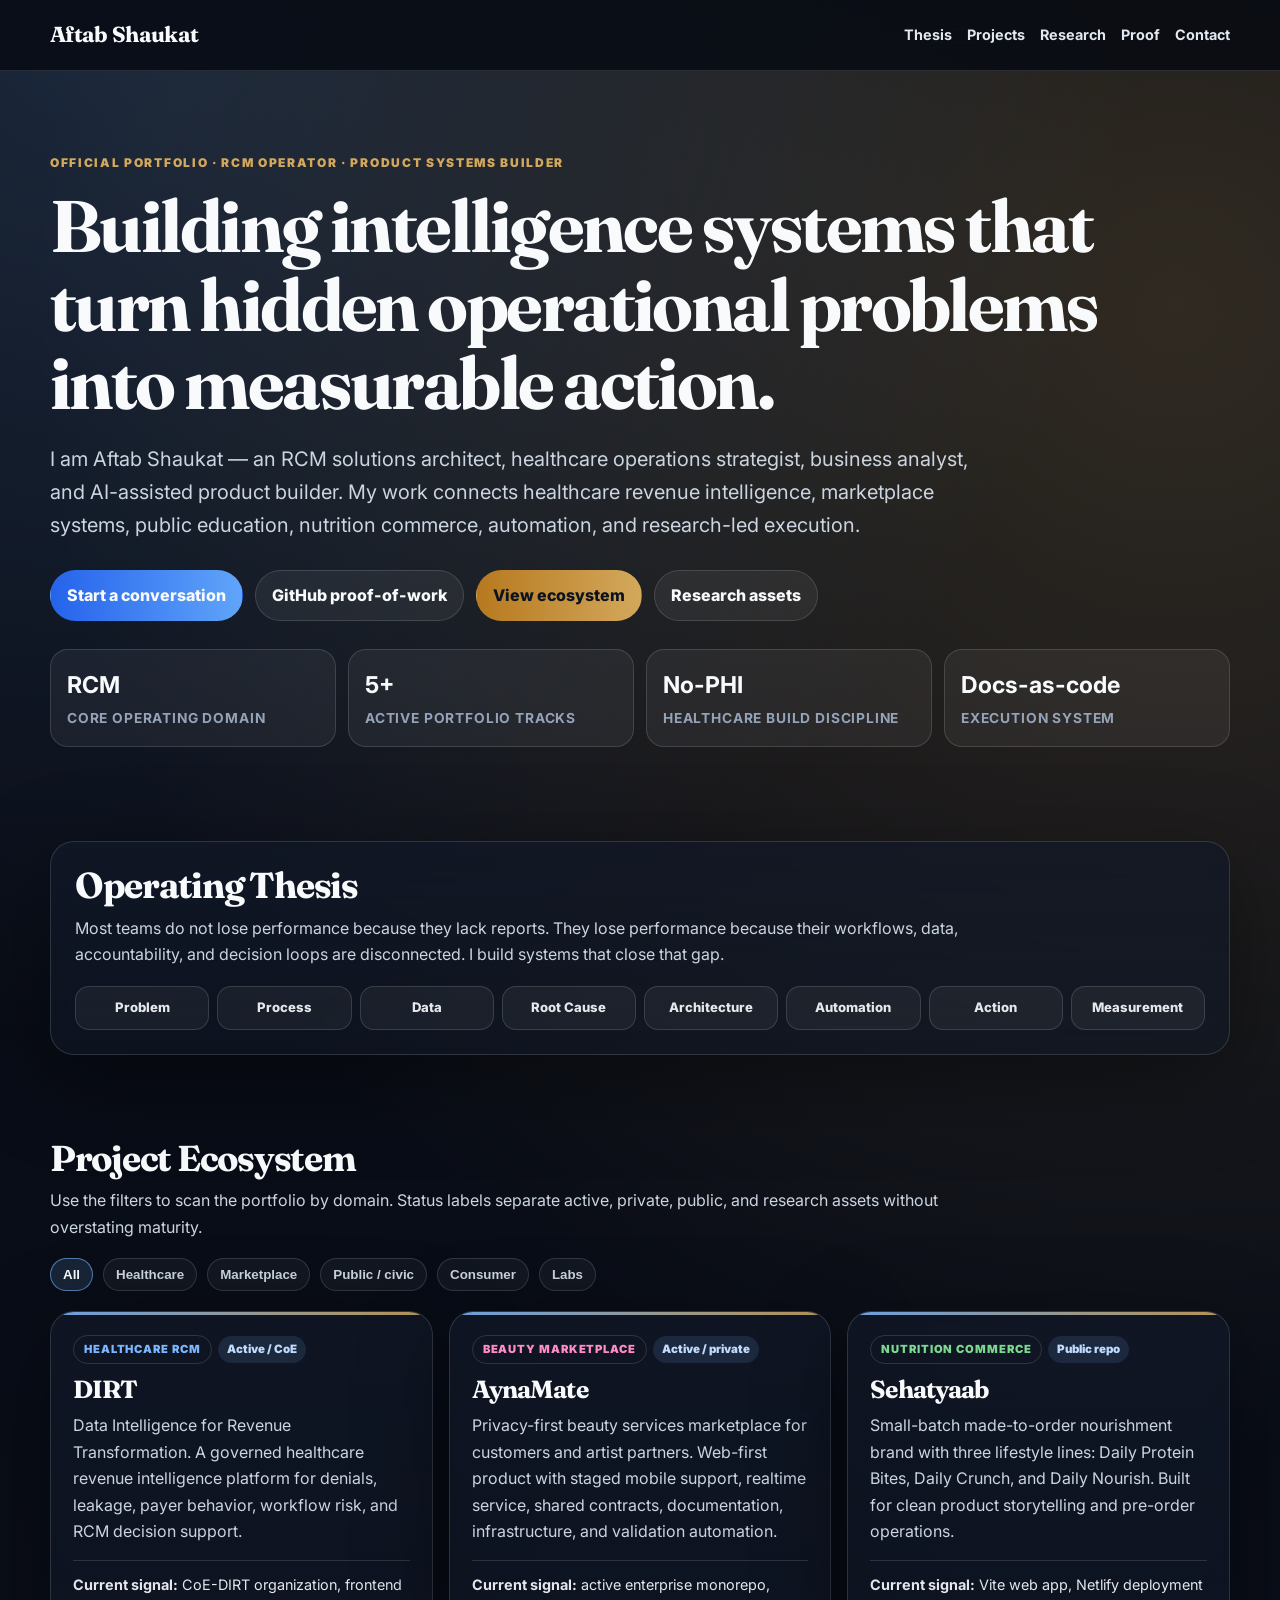
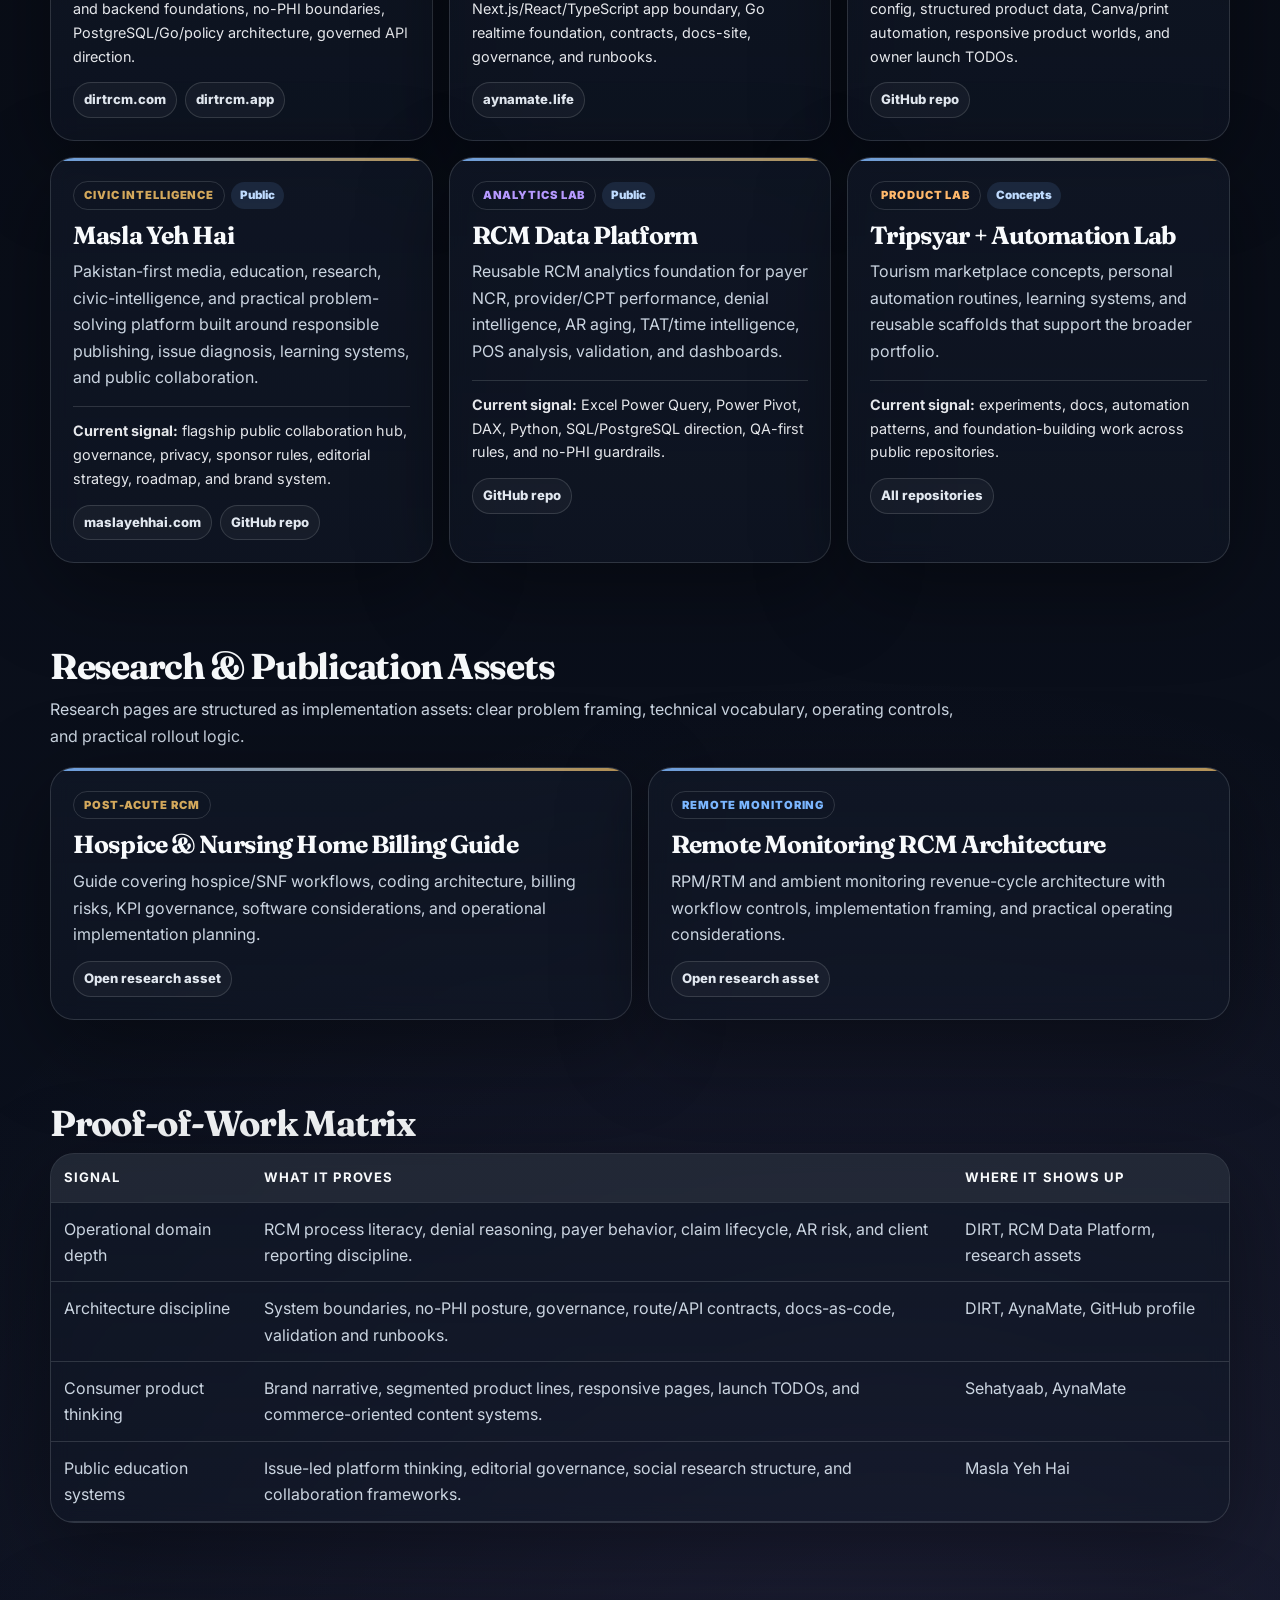
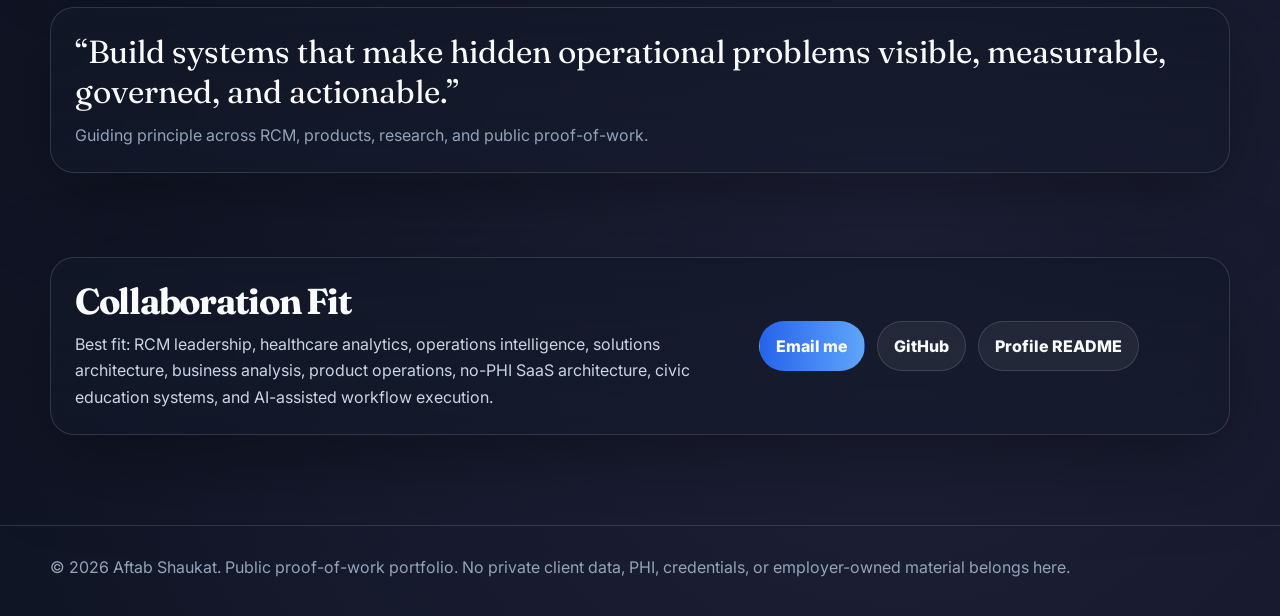
==== commit c377093f: "Refresh portfolio website with current project ecosystem" ====
--- a/index.html
+++ b/index.html
@@ -3,62 +3,38 @@
 <head>
   <meta charset="utf-8" />
   <meta name="viewport" content="width=device-width, initial-scale=1" />
-  <title>Aftab Shaukat | RCM, Operations Intelligence & AI Product Builder</title>
-  <meta name="description" content="Portfolio of Aftab Shaukat — RCM solutions architect, healthcare operations strategist, business analyst, AI-assisted product builder, and founder-style operator behind DIRT, Sehatyab, AYNAMATE, Masla Yeh Hai, and public research assets." />
+  <title>Aftab Shaukat | RCM, Operations Intelligence & Product Systems</title>
+  <meta name="description" content="Official portfolio of Aftab Shaukat — RCM solutions architect, healthcare operations strategist, business analyst, and AI-assisted product builder behind DIRT, AynaMate, Sehatyaab, Masla Yeh Hai, and public research assets." />
   <meta name="robots" content="index, follow, max-image-preview:large" />
-  <meta name="author" content="Aftab Shaukat" />
-  <meta name="theme-color" content="#080b12" />
+  <meta name="author" content="Muhammad Aftab Shaukat" />
+  <meta name="theme-color" content="#070A12" />
   <link rel="canonical" href="https://aftabshaukat.me/" />
   <meta property="og:type" content="website" />
-  <meta property="og:title" content="Aftab Shaukat | Systems-Minded Operator & Product Builder" />
-  <meta property="og:description" content="Public proof-of-work across healthcare RCM intelligence, healthy consumer products, marketplace systems, civic education, and implementation-focused research." />
+  <meta property="og:title" content="Aftab Shaukat | RCM, Operations Intelligence & Product Systems" />
+  <meta property="og:description" content="A practical proof-of-work portfolio across healthcare RCM intelligence, marketplace systems, civic education, nutrition commerce, automation, and research." />
   <meta property="og:url" content="https://aftabshaukat.me/" />
   <meta property="og:site_name" content="Aftab Shaukat" />
   <meta name="twitter:card" content="summary_large_image" />
-  <script type="application/ld+json">
-  {
-    "@context": "https://schema.org",
-    "@type": "Person",
-    "name": "Muhammad Aftab Shaukat",
-    "alternateName": "Aftab Shaukat",
-    "url": "https://aftabshaukat.me/",
-    "email": "hello@aftabshaukat.me",
-    "sameAs": [
-      "https://github.com/aashaukatc",
-      "https://dirtrcm.app/",
-      "https://maslayehhai.com/",
-      "http://aynamate.life/"
-    ],
-    "jobTitle": "RCM Solutions Architect",
-    "knowsAbout": ["Healthcare Revenue Cycle Management", "Operations Intelligence", "Business Analysis", "AI-assisted Product Building", "Healthy Food Business Strategy", "Marketplace Systems"]
-  }
-  </script>
+  <meta name="twitter:title" content="Aftab Shaukat | RCM, Operations Intelligence & Product Systems" />
+  <meta name="twitter:description" content="Public proof-of-work across RCM systems, AI-assisted operations, product architecture, and research-led execution." />
+  <script type="application/ld+json">{"@context":"https://schema.org","@type":"Person","name":"Muhammad Aftab Shaukat","alternateName":"Aftab Shaukat","url":"https://aftabshaukat.me/","email":"hello@aftabshaukat.me","sameAs":["https://github.com/aashaukatc","https://dirtrcm.com/","https://dirtrcm.app/","https://maslayehhai.com/","http://aynamate.life/"],"jobTitle":"RCM Solutions Architect"}</script>
   <link rel="preconnect" href="https://fonts.googleapis.com" />
   <link rel="preconnect" href="https://fonts.gstatic.com" crossorigin />
-  <link href="https://fonts.googleapis.com/css2?family=Manrope:wght@400;500;600;700;800&family=Fraunces:opsz,wght@9..144,500;9..144,700&display=swap" rel="stylesheet" />
+  <link href="https://fonts.googleapis.com/css2?family=Inter:wght@400;500;600;700;800;900&family=Fraunces:opsz,wght@9..144,500;9..144,700&display=swap" rel="stylesheet" />
   <style>
-    :root{--bg:#080b12;--bg2:#0d111b;--panel:rgba(16,22,33,.74);--soft:rgba(255,255,255,.055);--line:rgba(245,241,232,.15);--text:#f5f1e8;--muted:#d0c7b8;--gold:#d3a85c;--blue:#7bb6ff;--green:#6cae75;--pink:#ff8bc7;--lime:#c3f032;--shadow:0 24px 90px rgba(0,0,0,.35)}
-    *{box-sizing:border-box} html{scroll-behavior:smooth} body{margin:0;font-family:Manrope,system-ui,sans-serif;color:var(--text);background:radial-gradient(circle at 10% -5%,rgba(123,182,255,.18),transparent 30%),radial-gradient(circle at 95% 15%,rgba(211,168,92,.2),transparent 35%),linear-gradient(180deg,var(--bg),var(--bg2));line-height:1.65} a{color:inherit}.wrap{width:min(1180px,calc(100% - 32px));margin:auto}.top{position:sticky;top:0;z-index:40;backdrop-filter:blur(14px);background:rgba(8,11,18,.84);border-bottom:1px solid var(--line)}nav{min-height:68px;display:flex;justify-content:space-between;align-items:center;gap:18px}.brand{font-family:Fraunces,serif;font-weight:700;letter-spacing:-.02em;font-size:1.35rem;text-decoration:none}.navlinks{display:flex;gap:16px;flex-wrap:wrap;font-size:.92rem;color:#f1e8da;font-weight:600}.navlinks a{text-decoration:none}.navlinks a:hover{color:#cce2ff}.hero{padding:82px 0 54px}.eyebrow{color:var(--gold);text-transform:uppercase;letter-spacing:.13em;font-size:.72rem;font-weight:800}h1,h2,h3{font-family:Fraunces,serif;letter-spacing:-.03em;line-height:1.08;margin:0}h1{margin-top:14px;font-size:clamp(2rem,5.8vw,4.6rem);max-width:980px}.lead{margin-top:20px;font-size:clamp(1rem,1.8vw,1.28rem);color:var(--muted);max-width:930px}.actions{display:flex;flex-wrap:wrap;gap:12px;margin-top:28px}.btn{border:1px solid var(--line);background:rgba(255,255,255,.05);color:var(--text);font-weight:700;padding:11px 16px;border-radius:999px;text-decoration:none;transition:.2s ease}.btn:hover{transform:translateY(-1px);border-color:rgba(123,182,255,.55)}.btn.primary{background:linear-gradient(90deg,#3b82f6,#5293ff);border-color:transparent}.panel{background:linear-gradient(180deg,var(--panel),rgba(16,22,33,.56));border:1px solid var(--line);border-radius:24px;box-shadow:var(--shadow);backdrop-filter:blur(10px)}section{padding:42px 0}.section-title{margin-bottom:10px;font-size:clamp(1.55rem,3vw,2.2rem)}.section-copy{margin:0 0 18px;color:var(--muted);max-width:940px}.thesis{padding:24px}.kflow{display:grid;grid-template-columns:repeat(4,1fr);gap:10px;margin-top:14px}.step{border:1px solid var(--line);border-radius:14px;background:var(--soft);padding:11px 12px;color:#e9e1d4;font-size:.87rem;text-align:center;font-weight:700}.grid4{display:grid;grid-template-columns:repeat(4,1fr);gap:16px}.grid3{display:grid;grid-template-columns:repeat(3,1fr);gap:16px}.grid2{display:grid;grid-template-columns:repeat(2,1fr);gap:16px}.card{padding:22px;min-height:100%}.tag{display:inline-block;padding:4px 10px;border-radius:999px;border:1px solid var(--line);font-size:.72rem;font-weight:800;letter-spacing:.08em;text-transform:uppercase;color:var(--muted)}.card h3{margin-top:12px;font-size:1.55rem}.card p{margin:10px 0 0;color:var(--muted)}.meta{margin-top:16px;padding-top:12px;border-top:1px solid var(--line);font-size:.88rem;color:#eee4d6}.list{margin:10px 0 0;padding-left:18px;color:var(--muted)}.list li{margin:8px 0}.repo{display:flex;justify-content:space-between;gap:14px;border-bottom:1px solid var(--line);padding:10px 0;color:var(--muted)}.repo:last-child{border-bottom:0}.repo strong{color:var(--text)}footer{margin-top:48px;border-top:1px solid var(--line);color:var(--muted);padding:28px 0 36px}@media(max-width:1100px){.grid4{grid-template-columns:repeat(2,1fr)}}@media(max-width:980px){.kflow{grid-template-columns:repeat(2,1fr)}.grid3,.grid2{grid-template-columns:1fr}}@media(max-width:700px){nav{align-items:flex-start;flex-direction:column;padding:14px 0}.hero{padding-top:56px}.grid4{grid-template-columns:1fr}.repo{display:block}.repo span{display:block;margin-top:3px}}
+    :root{--bg:#070A12;--bg2:#0C1220;--panel:rgba(17,24,39,.74);--panel2:rgba(255,255,255,.055);--line:rgba(241,245,249,.14);--text:#F8FAFC;--muted:#CBD5E1;--soft:#94A3B8;--gold:#D3A85C;--blue:#7BB6FF;--green:#7BD88F;--pink:#FF8BC7;--violet:#B699FF;--danger:#FFB86B;--shadow:0 24px 90px rgba(0,0,0,.38)}*{box-sizing:border-box}html{scroll-behavior:smooth}body{margin:0;font-family:Inter,system-ui,sans-serif;color:var(--text);background:radial-gradient(circle at 8% 0%,rgba(123,182,255,.18),transparent 26%),radial-gradient(circle at 92% 8%,rgba(211,168,92,.20),transparent 31%),radial-gradient(circle at 70% 90%,rgba(182,153,255,.12),transparent 33%),linear-gradient(180deg,var(--bg),var(--bg2));line-height:1.65}a{color:inherit}.wrap{width:min(1180px,calc(100% - 32px));margin:auto}.top{position:sticky;top:0;z-index:50;backdrop-filter:blur(16px);background:rgba(7,10,18,.84);border-bottom:1px solid var(--line)}nav{min-height:70px;display:flex;justify-content:space-between;align-items:center;gap:18px}.brand{font-family:Fraunces,serif;font-size:1.36rem;font-weight:700;text-decoration:none;letter-spacing:-.03em}.navlinks{display:flex;gap:15px;flex-wrap:wrap;font-size:.9rem;color:#E2E8F0;font-weight:700}.navlinks a{text-decoration:none}.navlinks a:hover{color:var(--blue)}.hero{padding:82px 0 52px}.eyebrow{font-size:.75rem;text-transform:uppercase;letter-spacing:.14em;color:var(--gold);font-weight:900}h1,h2,h3{font-family:Fraunces,serif;line-height:1.08;letter-spacing:-.035em;margin:0}h1{margin-top:14px;font-size:clamp(2.15rem,5.7vw,4.9rem);max-width:1050px}.lead{font-size:clamp(1rem,1.75vw,1.25rem);color:var(--muted);max-width:930px;margin:20px 0 0}.actions{display:flex;flex-wrap:wrap;gap:12px;margin-top:28px}.btn{display:inline-flex;align-items:center;gap:8px;border:1px solid var(--line);background:rgba(255,255,255,.06);color:var(--text);font-weight:800;padding:11px 16px;border-radius:999px;text-decoration:none;transition:.18s ease}.btn:hover{transform:translateY(-2px);border-color:rgba(123,182,255,.55)}.btn.primary{background:linear-gradient(90deg,#2563EB,#60A5FA);border-color:transparent}.btn.gold{background:linear-gradient(90deg,#B7791F,#D3A85C);border-color:transparent;color:#0B1220}.panel{background:linear-gradient(180deg,var(--panel),rgba(17,24,39,.55));border:1px solid var(--line);border-radius:24px;box-shadow:var(--shadow);backdrop-filter:blur(10px)}.metric-row{display:grid;grid-template-columns:repeat(4,1fr);gap:12px;margin-top:28px}.metric{padding:16px;border-radius:18px;background:var(--panel2);border:1px solid var(--line)}.metric strong{font-size:1.45rem;display:block}.metric span{color:var(--soft);font-size:.86rem;font-weight:700;text-transform:uppercase;letter-spacing:.06em}.thesis{padding:24px}.flow{display:grid;grid-template-columns:repeat(8,1fr);gap:8px;margin-top:16px}.step{padding:10px;border:1px solid var(--line);border-radius:14px;background:rgba(255,255,255,.05);text-align:center;font-size:.82rem;font-weight:800;color:#E5E7EB}section{padding:42px 0}.section-title{font-size:clamp(1.55rem,3vw,2.25rem);margin-bottom:10px}.section-copy{margin:0 0 18px;max-width:930px;color:var(--muted)}.filters{display:flex;gap:10px;flex-wrap:wrap;margin:18px 0 20px}.filter{border:1px solid var(--line);background:rgba(255,255,255,.045);color:var(--muted);padding:8px 12px;border-radius:999px;font-weight:800;cursor:pointer}.filter.active,.filter:hover{color:var(--text);border-color:rgba(123,182,255,.60);background:rgba(123,182,255,.14)}.grid3{display:grid;grid-template-columns:repeat(3,1fr);gap:16px}.grid2{display:grid;grid-template-columns:repeat(2,1fr);gap:16px}.card{padding:22px;min-height:100%;position:relative;overflow:hidden}.card:before{content:"";position:absolute;inset:0 0 auto 0;height:3px;background:linear-gradient(90deg,var(--blue),var(--gold));opacity:.86}.tag{display:inline-block;border:1px solid var(--line);border-radius:999px;padding:4px 10px;font-size:.7rem;text-transform:uppercase;letter-spacing:.08em;font-weight:900;color:var(--soft)}.status{display:inline-block;border-radius:999px;padding:4px 9px;font-size:.72rem;font-weight:900;background:rgba(123,182,255,.12);color:#BFDBFE;margin-left:6px}.card h3{font-size:1.55rem;margin-top:12px}.card p{color:var(--muted);margin:10px 0 0}.meta{border-top:1px solid var(--line);padding-top:12px;margin-top:16px;color:#E5E7EB;font-size:.9rem}.links{display:flex;flex-wrap:wrap;gap:8px;margin-top:14px}.mini{font-size:.82rem;font-weight:800;text-decoration:none;border:1px solid var(--line);border-radius:999px;padding:6px 10px;color:#E2E8F0;background:rgba(255,255,255,.04)}.mini:hover{border-color:var(--blue)}.matrix{width:100%;border-collapse:collapse;overflow:hidden;border-radius:18px}.matrix th,.matrix td{border-bottom:1px solid var(--line);padding:13px;text-align:left;vertical-align:top}.matrix th{color:#F8FAFC;background:rgba(255,255,255,.07);font-size:.82rem;text-transform:uppercase;letter-spacing:.08em}.matrix td{color:var(--muted)}.quote{padding:24px}.quote p{font-family:Fraunces,serif;font-size:clamp(1.35rem,2.5vw,2.05rem);line-height:1.25;margin:0}.quote span{display:block;color:var(--soft);margin-top:10px}.contact{padding:24px;display:grid;grid-template-columns:1.2fr .8fr;gap:16px;align-items:center}.contact p{color:var(--muted);margin:8px 0 0}footer{margin-top:48px;border-top:1px solid var(--line);padding:28px 0 36px;color:var(--soft)}@media(max-width:980px){.metric-row{grid-template-columns:repeat(2,1fr)}.flow{grid-template-columns:repeat(4,1fr)}.grid3{grid-template-columns:1fr}.grid2{grid-template-columns:1fr}.contact{grid-template-columns:1fr}}@media(max-width:760px){nav{align-items:flex-start;flex-direction:column;padding:14px 0}.hero{padding-top:54px}.metric-row{grid-template-columns:1fr}.flow{grid-template-columns:repeat(2,1fr)}.matrix{font-size:.9rem}}
   </style>
 </head>
 <body>
-<header class="top"><div class="wrap"><nav><a class="brand" href="/">Aftab Shaukat</a><div class="navlinks"><a href="#thesis">Thesis</a><a href="#projects">Projects</a><a href="#research">Research</a><a href="#repos">Repos</a><a href="#contact">Contact</a></div></nav></div></header>
+<header class="top"><div class="wrap"><nav><a class="brand" href="/">Aftab Shaukat</a><div class="navlinks"><a href="#thesis">Thesis</a><a href="#projects">Projects</a><a href="#research">Research</a><a href="#proof">Proof</a><a href="#contact">Contact</a></div></nav></div></header>
 <main>
-<section class="hero"><div class="wrap"><div class="eyebrow">Public portfolio • systems-minded operator</div><h1>Building intelligence systems that turn hidden operational problems into measurable action.</h1><p class="lead">I am Aftab Shaukat — an RCM solutions architect, healthcare operations strategist, business analyst, and AI-assisted product builder. This site tracks my proof-of-work across healthcare revenue intelligence, healthy consumer products, marketplace systems, civic education, and execution-focused research.</p><div class="actions"><a class="btn primary" href="mailto:hello@aftabshaukat.me">Start a conversation</a><a class="btn" href="https://github.com/aashaukatc" target="_blank" rel="noopener">GitHub</a><a class="btn" href="#projects">Explore projects</a><a class="btn" href="#research">Read research</a></div></div></section>
-<section id="thesis"><div class="wrap"><div class="panel thesis"><h2 class="section-title">Operating Thesis</h2><p class="section-copy">The same pattern drives every serious build: find the real bottleneck, structure the workflow, expose the data, identify root cause, design the architecture, automate the repeatable parts, and measure the result.</p><div class="kflow"><div class="step">Problem</div><div class="step">Process</div><div class="step">Data</div><div class="step">Root Cause</div><div class="step">Architecture</div><div class="step">Automation</div><div class="step">Action</div><div class="step">Measurement</div></div></div></div></section>
-<section id="projects"><div class="wrap"><h2 class="section-title">Project Ecosystem</h2><p class="section-copy">Updated from the latest repo scan: the public brand now shows DIRT, Sehatyab, AYNAMATE / Glow Finder, Masla Yeh Hai, and the supporting operations/data tracks as one coherent portfolio.</p><div class="grid4">
-<article class="panel card"><span class="tag" style="color:var(--blue)">Healthcare RCM</span><h3>DIRT</h3><p>Data Intelligence for Revenue Transformation: no-PHI healthcare revenue intelligence, denial analysis, payer/CPT/provider/facility performance, and operational decision support.</p><div class="meta"><a href="https://dirtrcm.app/" target="_blank" rel="noopener">dirtrcm.app</a> · <a href="https://github.com/aashaukatc/dirt-backend-foundation" target="_blank" rel="noopener">backend</a> · <a href="https://github.com/aashaukatc/rcm-iaas-netlify-mvp" target="_blank" rel="noopener">frontend</a></div></article>
-<article class="panel card"><span class="tag" style="color:var(--lime)">Healthy Food</span><h3>Sehatyab</h3><p>Healthy food and nutrition product lab for Rawalpindi/Islamabad: clean-label, direct-order-first food business research, pricing logic, and SKU-specific nutrition cards.</p><div class="meta"><a href="https://github.com/aashaukatc/Sehatyab" target="_blank" rel="noopener">repo</a> · <a href="/sehatyaab-protein-bites.html">Protein Bites</a> · <a href="/sehatyaab-daily-crunch.html">Daily Crunch</a> · <a href="/sehatyaab-daily-nourish.html">Daily Nourish</a></div></article>
-<article class="panel card"><span class="tag" style="color:var(--pink)">Marketplace</span><h3>AYNAMATE</h3><p>Beauty, wellness, fitness, aesthetics, salon, clinic, and independent-provider marketplace direction with validation-first product thinking and privacy-aware workflows.</p><div class="meta"><a href="http://aynamate.life/" target="_blank" rel="noopener">aynamate.life</a> · <a href="https://github.com/aashaukatc/AynaMate" target="_blank" rel="noopener">repo</a></div></article>
-<article class="panel card"><span class="tag" style="color:var(--green)">Civic Intelligence</span><h3>Masla Yeh Hai</h3><p>Pakistan-first public education and civic-intelligence platform turning real public problems into structured awareness, practical learning, and responsible publishing.</p><div class="meta"><a href="https://maslayehhai.com/" target="_blank" rel="noopener">maslayehhai.com</a> · <a href="https://github.com/aashaukatc/maslayehhai" target="_blank" rel="noopener">repo</a></div></article>
-</div></div></section>
-<section id="research"><div class="wrap"><h2 class="section-title">Research & Public Assets</h2><p class="section-copy">Research assets are implementation-first: practical market context, compliance boundaries, operating models, and action plans rather than generic commentary.</p><div class="grid3">
-<article class="panel card"><span class="tag" style="color:var(--gold)">Post-Acute RCM</span><h3>Hospice & Nursing Home Billing</h3><p>Operational guide covering hospice/SNF billing, RCM controls, coding architecture, compliance risks, KPIs, and rollout planning.</p><div class="meta"><a href="/hospice-nursing-home-billing-rcm.html">Open asset</a></div></article>
-<article class="panel card"><span class="tag" style="color:var(--blue)">Remote Monitoring RCM</span><h3>RPM / RTM / Ambient</h3><p>Architecture for care-management operations, policy logic, denial prevention, EDI precision, and platform execution controls.</p><div class="meta"><a href="/remote-monitoring-rcm-architecture.html">Open asset</a></div></article>
-<article class="panel card"><span class="tag" style="color:var(--lime)">Food Business</span><h3>Sehatyab Market Research</h3><p>Organic healthy home-made pre-order food business research for Rawalpindi and Islamabad, including segment strategy, pricing, compliance, and launch sequencing.</p><div class="meta"><a href="/sehatyaab-food-business-report.md">Open report</a></div></article>
-</div></div></section>
-<section id="repos"><div class="wrap"><div class="panel card"><h2 class="section-title">Repo Map</h2><p class="section-copy">Public-facing repo map after the latest scan. Private repos are intentionally not over-promoted because visitors cannot inspect them unless access is granted.</p><div class="repo"><strong>Personal website</strong><span><a href="https://github.com/aashaukatc/aashaukatc.github.io" target="_blank" rel="noopener">aashaukatc.github.io</a></span></div><div class="repo"><strong>GitHub brand profile</strong><span><a href="https://github.com/aashaukatc/aashaukatc" target="_blank" rel="noopener">aashaukatc</a></span></div><div class="repo"><strong>DIRT frontend/backend/data</strong><span><a href="https://github.com/aashaukatc/rcm-iaas-netlify-mvp" target="_blank" rel="noopener">frontend</a> · <a href="https://github.com/aashaukatc/dirt-backend-foundation" target="_blank" rel="noopener">backend</a> · <a href="https://github.com/aashaukatc/rcm-data-platform" target="_blank" rel="noopener">data</a></span></div><div class="repo"><strong>Sehatyab</strong><span><a href="https://github.com/aashaukatc/Sehatyab" target="_blank" rel="noopener">healthy food product track</a></span></div><div class="repo"><strong>Masla Yeh Hai</strong><span><a href="https://github.com/aashaukatc/maslayehhai" target="_blank" rel="noopener">public education platform</a></span></div><div class="repo"><strong>Cloud / endurance / operating systems</strong><span><a href="https://github.com/aashaukatc/Azure-Setup" target="_blank" rel="noopener">Azure setup</a> · <a href="https://github.com/aashaukatc/4D_Endurance" target="_blank" rel="noopener">4D Endurance</a></span></div></div></div></section>
-<section id="contact"><div class="wrap"><div class="panel thesis"><h2 class="section-title">Contact</h2><p>If you want to collaborate, hire for a strategic role, sponsor a public-value project, or discuss one of the product tracks, reach out directly.</p><p><strong><a href="mailto:hello@aftabshaukat.me">hello@aftabshaukat.me</a></strong></p><div class="actions"><a class="btn" href="https://github.com/aashaukatc" target="_blank" rel="noopener">GitHub Profile</a><a class="btn" href="https://dirtrcm.app/" target="_blank" rel="noopener">DIRT</a><a class="btn" href="https://maslayehhai.com/" target="_blank" rel="noopener">Masla Yeh Hai</a><a class="btn" href="http://aynamate.life/" target="_blank" rel="noopener">AYNAMATE</a></div></div></div></section>
-</main><footer><div class="wrap">© 2026 Aftab Shaukat. Portfolio and research hub for public proof-of-work, systems thinking, and implementation-focused operations intelligence.</div></footer>
+<section class="hero"><div class="wrap"><div class="eyebrow">Official portfolio · RCM operator · product systems builder</div><h1>Building intelligence systems that turn hidden operational problems into measurable action.</h1><p class="lead">I am Aftab Shaukat — an RCM solutions architect, healthcare operations strategist, business analyst, and AI-assisted product builder. My work connects healthcare revenue intelligence, marketplace systems, public education, nutrition commerce, automation, and research-led execution.</p><div class="actions"><a class="btn primary" href="mailto:hello@aftabshaukat.me">Start a conversation</a><a class="btn" href="https://github.com/aashaukatc" target="_blank" rel="noopener">GitHub proof-of-work</a><a class="btn gold" href="#projects">View ecosystem</a><a class="btn" href="#research">Research assets</a></div><div class="metric-row"><div class="metric"><strong>RCM</strong><span>Core operating domain</span></div><div class="metric"><strong>5+</strong><span>Active portfolio tracks</span></div><div class="metric"><strong>No-PHI</strong><span>Healthcare build discipline</span></div><div class="metric"><strong>Docs-as-code</strong><span>Execution system</span></div></div></div></section>
+<section id="thesis"><div class="wrap"><div class="panel thesis"><h2 class="section-title">Operating Thesis</h2><p class="section-copy">Most teams do not lose performance because they lack reports. They lose performance because their workflows, data, accountability, and decision loops are disconnected. I build systems that close that gap.</p><div class="flow"><div class="step">Problem</div><div class="step">Process</div><div class="step">Data</div><div class="step">Root Cause</div><div class="step">Architecture</div><div class="step">Automation</div><div class="step">Action</div><div class="step">Measurement</div></div></div></div></section>
+<section id="projects"><div class="wrap"><h2 class="section-title">Project Ecosystem</h2><p class="section-copy">Use the filters to scan the portfolio by domain. Status labels separate active, private, public, and research assets without overstating maturity.</p><div class="filters"><button class="filter active" data-filter="all">All</button><button class="filter" data-filter="healthcare">Healthcare</button><button class="filter" data-filter="marketplace">Marketplace</button><button class="filter" data-filter="public">Public / civic</button><button class="filter" data-filter="consumer">Consumer</button><button class="filter" data-filter="lab">Labs</button></div><div class="grid3" id="projectGrid"><article class="panel card project" data-cat="healthcare"><span class="tag" style="color:var(--blue)">Healthcare RCM</span><span class="status">Active / CoE</span><h3>DIRT</h3><p>Data Intelligence for Revenue Transformation. A governed healthcare revenue intelligence platform for denials, leakage, payer behavior, workflow risk, and RCM decision support.</p><div class="meta"><strong>Current signal:</strong> CoE-DIRT organization, frontend and backend foundations, no-PHI boundaries, PostgreSQL/Go/policy architecture, governed API direction.</div><div class="links"><a class="mini" href="https://dirtrcm.com/" target="_blank" rel="noopener">dirtrcm.com</a><a class="mini" href="https://dirtrcm.app/" target="_blank" rel="noopener">dirtrcm.app</a></div></article><article class="panel card project" data-cat="marketplace"><span class="tag" style="color:var(--pink)">Beauty marketplace</span><span class="status">Active / private</span><h3>AynaMate</h3><p>Privacy-first beauty services marketplace for customers and artist partners. Web-first product with staged mobile support, realtime service, shared contracts, documentation, infrastructure, and validation automation.</p><div class="meta"><strong>Current signal:</strong> active enterprise monorepo, Next.js/React/TypeScript app boundary, Go realtime foundation, contracts, docs-site, governance, and runbooks.</div><div class="links"><a class="mini" href="http://aynamate.life/" target="_blank" rel="noopener">aynamate.life</a></div></article><article class="panel card project" data-cat="consumer"><span class="tag" style="color:var(--green)">Nutrition commerce</span><span class="status">Public repo</span><h3>Sehatyaab</h3><p>Small-batch made-to-order nourishment brand with three lifestyle lines: Daily Protein Bites, Daily Crunch, and Daily Nourish. Built for clean product storytelling and pre-order operations.</p><div class="meta"><strong>Current signal:</strong> Vite web app, Netlify deployment config, structured product data, Canva/print automation, responsive product worlds, and owner launch TODOs.</div><div class="links"><a class="mini" href="https://github.com/aashaukatc/Sehatyab" target="_blank" rel="noopener">GitHub repo</a></div></article><article class="panel card project" data-cat="public"><span class="tag" style="color:var(--gold)">Civic intelligence</span><span class="status">Public</span><h3>Masla Yeh Hai</h3><p>Pakistan-first media, education, research, civic-intelligence, and practical problem-solving platform built around responsible publishing, issue diagnosis, learning systems, and public collaboration.</p><div class="meta"><strong>Current signal:</strong> flagship public collaboration hub, governance, privacy, sponsor rules, editorial strategy, roadmap, and brand system.</div><div class="links"><a class="mini" href="https://maslayehhai.com/" target="_blank" rel="noopener">maslayehhai.com</a><a class="mini" href="https://github.com/aashaukatc/maslayehhai" target="_blank" rel="noopener">GitHub repo</a></div></article><article class="panel card project" data-cat="healthcare lab"><span class="tag" style="color:var(--violet)">Analytics lab</span><span class="status">Public</span><h3>RCM Data Platform</h3><p>Reusable RCM analytics foundation for payer NCR, provider/CPT performance, denial intelligence, AR aging, TAT/time intelligence, POS analysis, validation, and dashboards.</p><div class="meta"><strong>Current signal:</strong> Excel Power Query, Power Pivot, DAX, Python, SQL/PostgreSQL direction, QA-first rules, and no-PHI guardrails.</div><div class="links"><a class="mini" href="https://github.com/aashaukatc/rcm-data-platform" target="_blank" rel="noopener">GitHub repo</a></div></article><article class="panel card project" data-cat="lab marketplace"><span class="tag" style="color:var(--danger)">Product lab</span><span class="status">Concepts</span><h3>Tripsyar + Automation Lab</h3><p>Tourism marketplace concepts, personal automation routines, learning systems, and reusable scaffolds that support the broader portfolio.</p><div class="meta"><strong>Current signal:</strong> experiments, docs, automation patterns, and foundation-building work across public repositories.</div><div class="links"><a class="mini" href="https://github.com/aashaukatc?tab=repositories" target="_blank" rel="noopener">All repositories</a></div></article></div></div></section>
+<section id="research"><div class="wrap"><h2 class="section-title">Research & Publication Assets</h2><p class="section-copy">Research pages are structured as implementation assets: clear problem framing, technical vocabulary, operating controls, and practical rollout logic.</p><div class="grid2"><article class="panel card"><span class="tag" style="color:var(--gold)">Post-acute RCM</span><h3>Hospice & Nursing Home Billing Guide</h3><p>Guide covering hospice/SNF workflows, coding architecture, billing risks, KPI governance, software considerations, and operational implementation planning.</p><div class="links"><a class="mini" href="/hospice-nursing-home-billing-rcm.html">Open research asset</a></div></article><article class="panel card"><span class="tag" style="color:var(--blue)">Remote monitoring</span><h3>Remote Monitoring RCM Architecture</h3><p>RPM/RTM and ambient monitoring revenue-cycle architecture with workflow controls, implementation framing, and practical operating considerations.</p><div class="links"><a class="mini" href="/remote-monitoring-rcm-architecture.html">Open research asset</a></div></article></div></div></section>
+<section id="proof"><div class="wrap"><h2 class="section-title">Proof-of-Work Matrix</h2><div class="panel" style="overflow:hidden"><table class="matrix"><thead><tr><th>Signal</th><th>What it proves</th><th>Where it shows up</th></tr></thead><tbody><tr><td>Operational domain depth</td><td>RCM process literacy, denial reasoning, payer behavior, claim lifecycle, AR risk, and client reporting discipline.</td><td>DIRT, RCM Data Platform, research assets</td></tr><tr><td>Architecture discipline</td><td>System boundaries, no-PHI posture, governance, route/API contracts, docs-as-code, validation and runbooks.</td><td>DIRT, AynaMate, GitHub profile</td></tr><tr><td>Consumer product thinking</td><td>Brand narrative, segmented product lines, responsive pages, launch TODOs, and commerce-oriented content systems.</td><td>Sehatyaab, AynaMate</td></tr><tr><td>Public education systems</td><td>Issue-led platform thinking, editorial governance, social research structure, and collaboration frameworks.</td><td>Masla Yeh Hai</td></tr></tbody></table></div></div></section>
+<section><div class="wrap"><div class="panel quote"><p>“Build systems that make hidden operational problems visible, measurable, governed, and actionable.”</p><span>Guiding principle across RCM, products, research, and public proof-of-work.</span></div></div></section>
+<section id="contact"><div class="wrap"><div class="panel contact"><div><h2 class="section-title">Collaboration Fit</h2><p>Best fit: RCM leadership, healthcare analytics, operations intelligence, solutions architecture, business analysis, product operations, no-PHI SaaS architecture, civic education systems, and AI-assisted workflow execution.</p></div><div class="actions" style="margin-top:0"><a class="btn primary" href="mailto:hello@aftabshaukat.me">Email me</a><a class="btn" href="https://github.com/aashaukatc" target="_blank" rel="noopener">GitHub</a><a class="btn" href="https://github.com/aashaukatc/aashaukatc" target="_blank" rel="noopener">Profile README</a></div></div></div></section>
+</main><footer><div class="wrap">© 2026 Aftab Shaukat. Public proof-of-work portfolio. No private client data, PHI, credentials, or employer-owned material belongs here.</div></footer><script>const buttons=[...document.querySelectorAll('.filter')];const cards=[...document.querySelectorAll('.project')];buttons.forEach(btn=>btn.addEventListener('click',()=>{buttons.forEach(b=>b.classList.remove('active'));btn.classList.add('active');const f=btn.dataset.filter;cards.forEach(card=>{card.style.display=(f==='all'||card.dataset.cat.includes(f))?'block':'none';});}));</script>
 </body>
 </html>
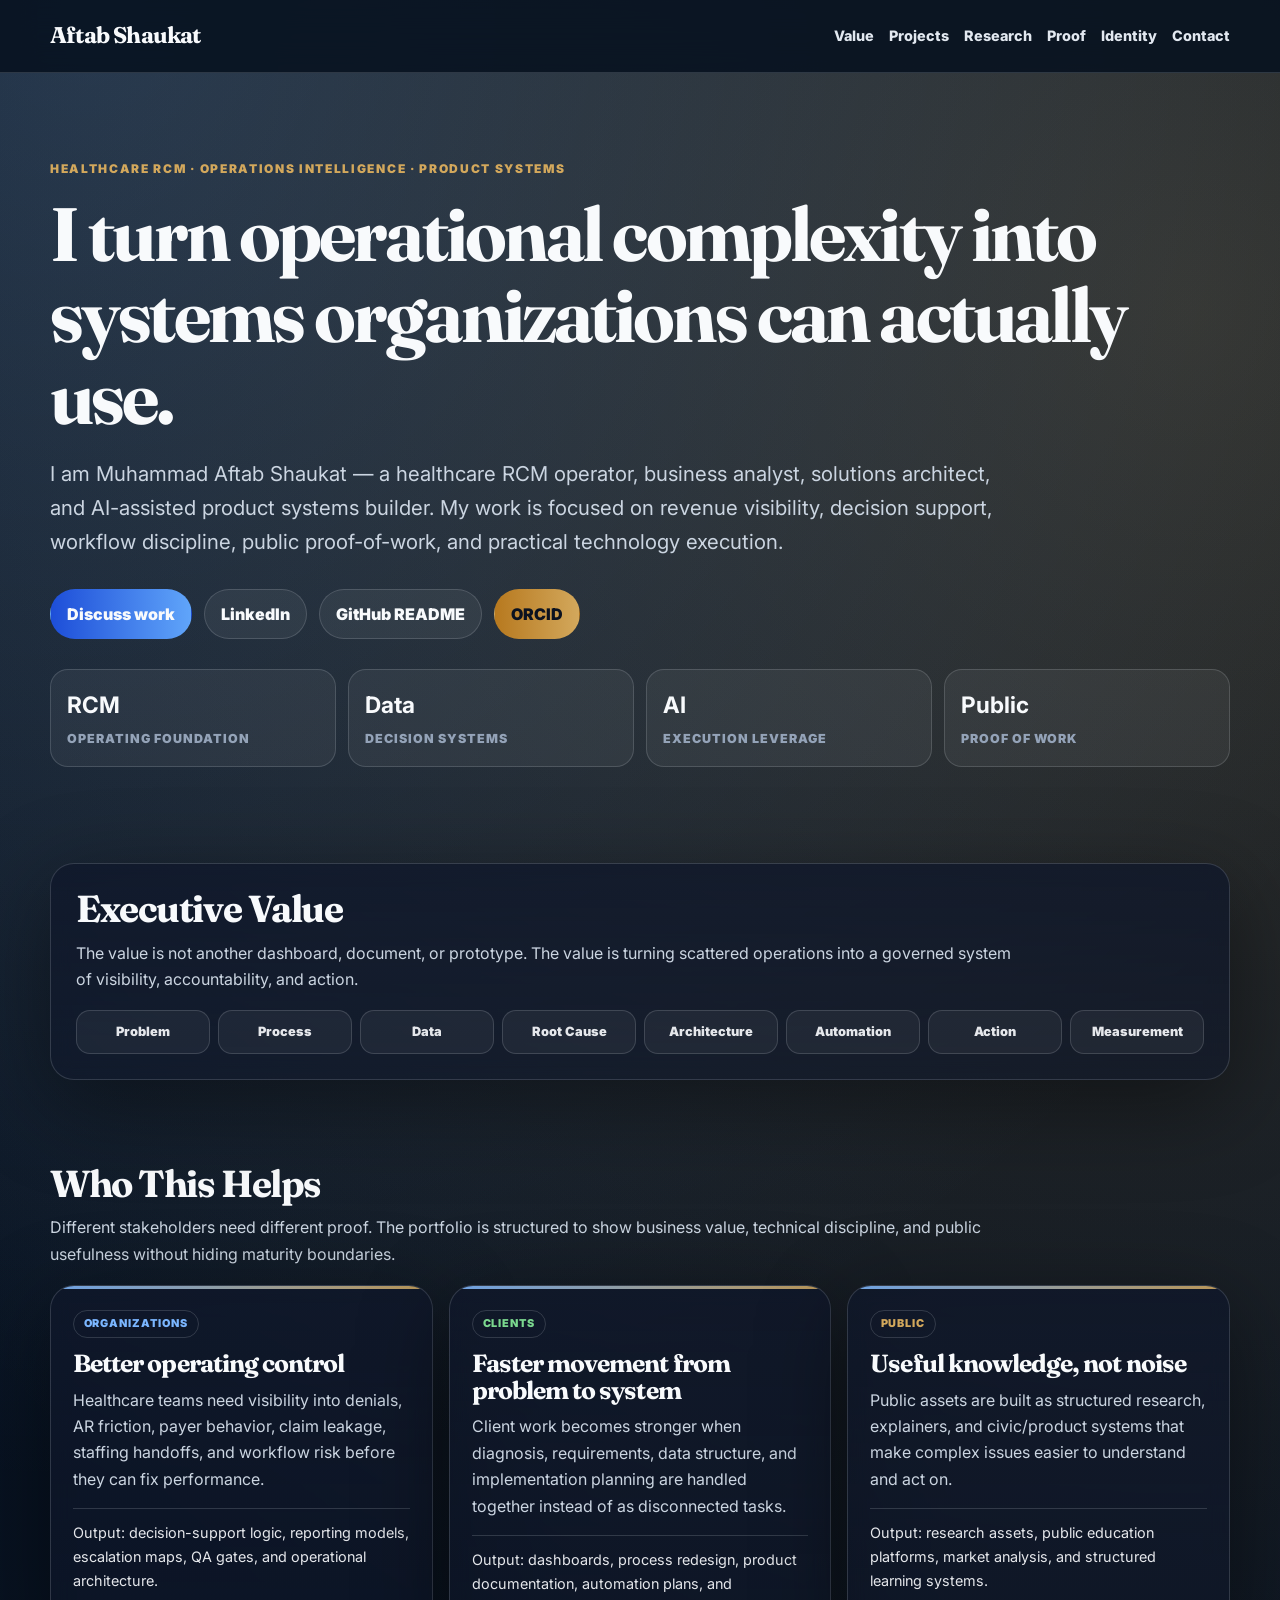
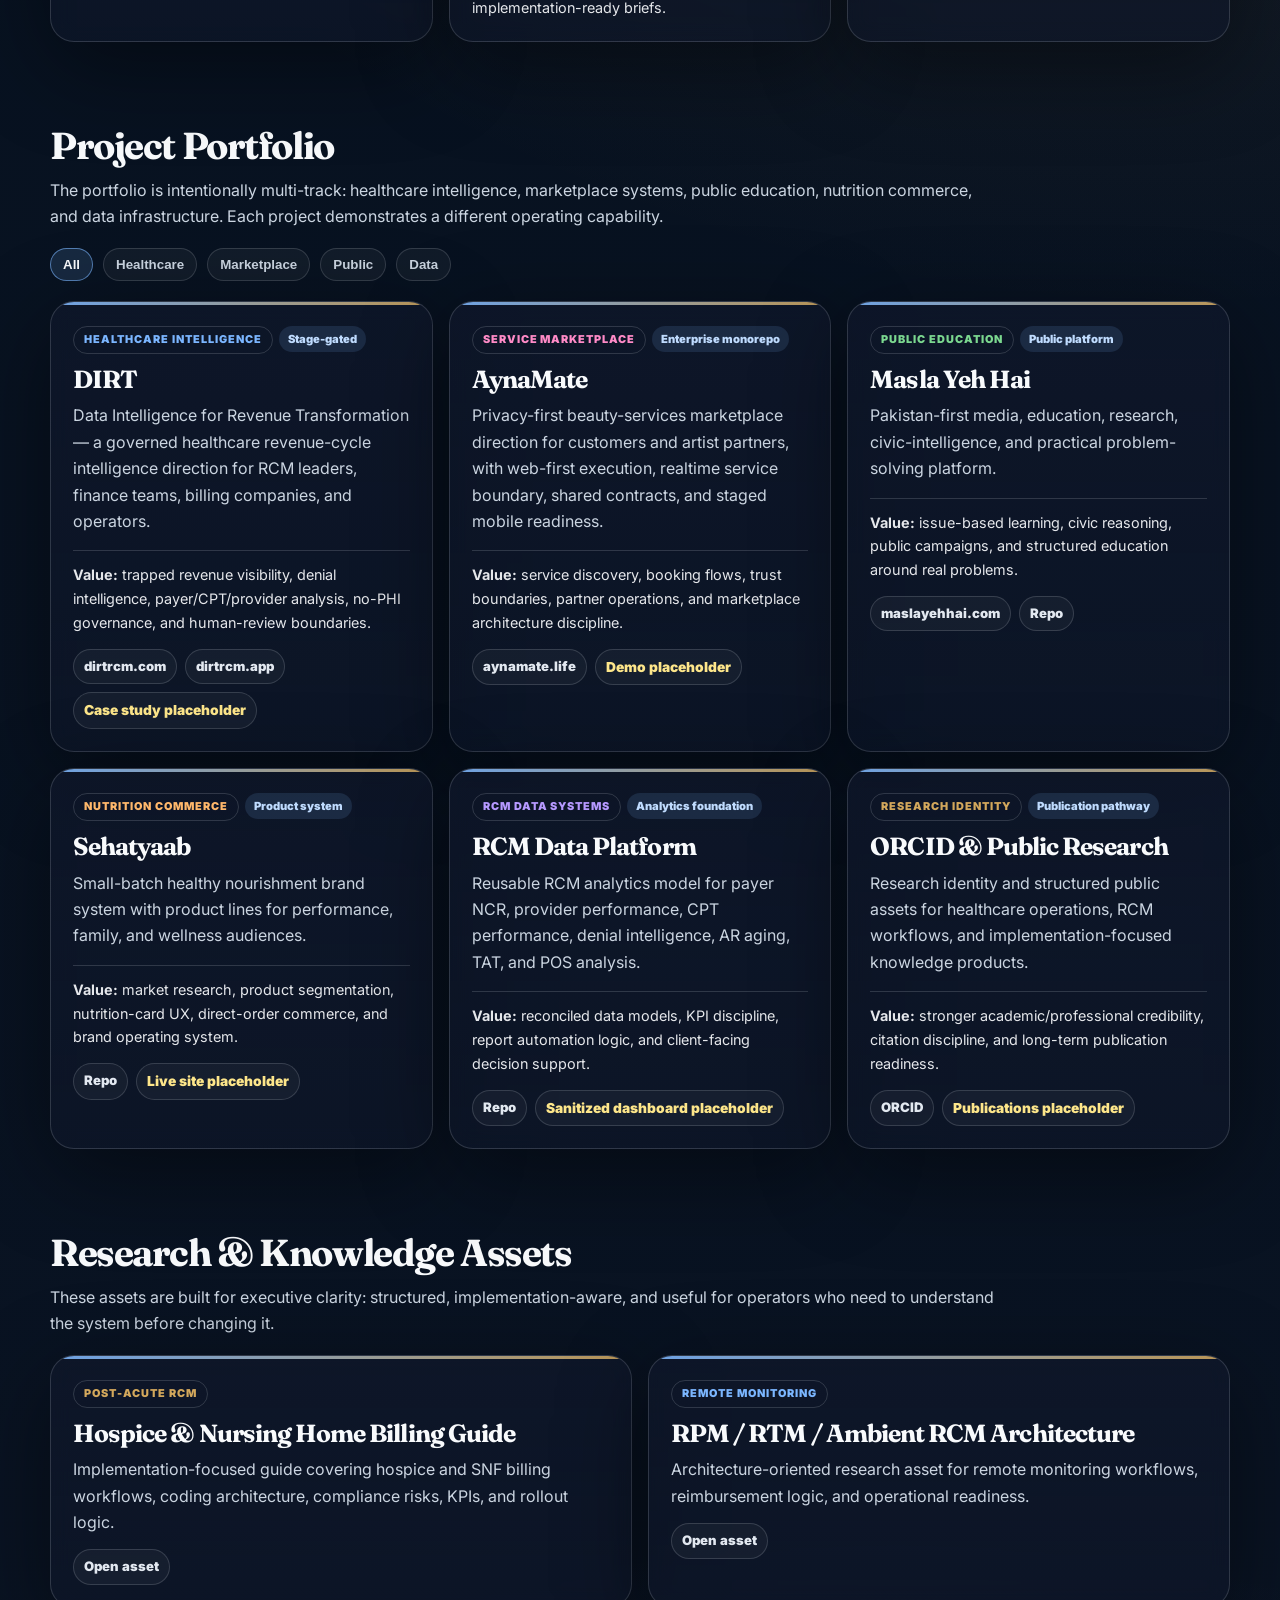
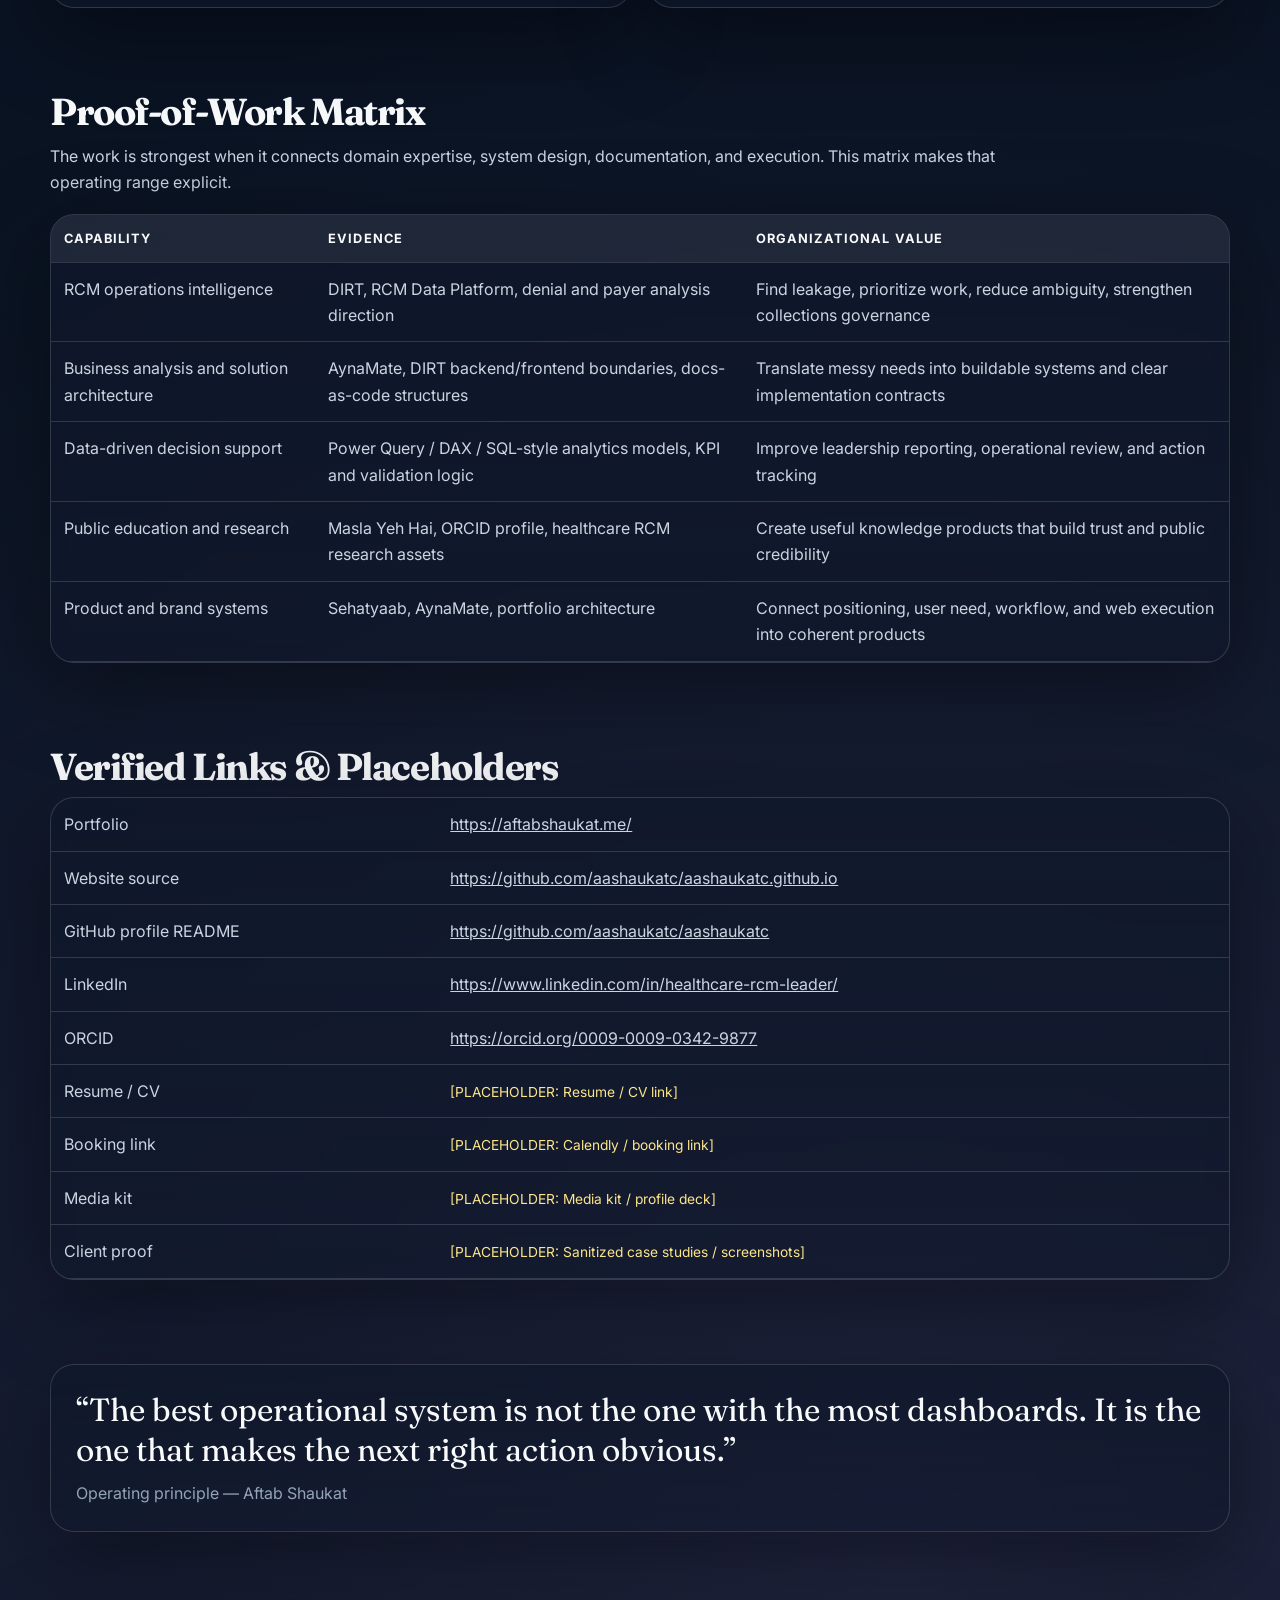
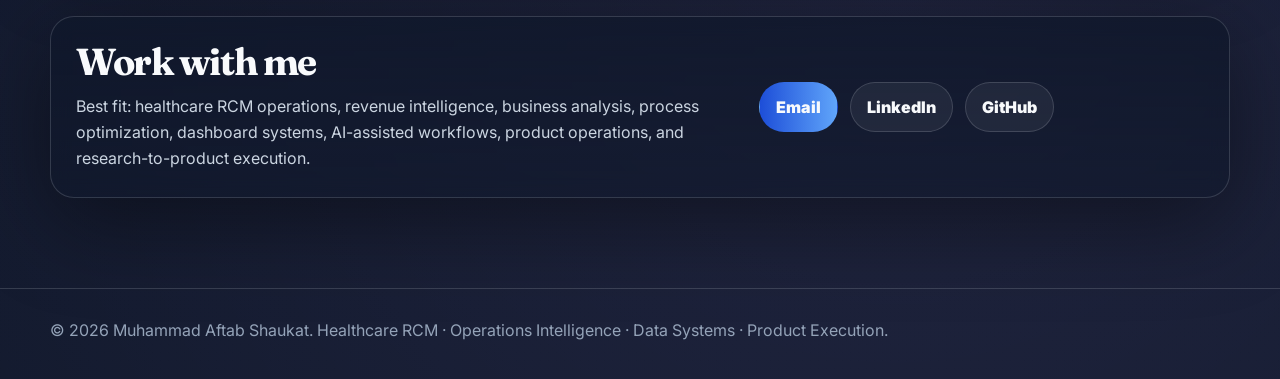
==== commit 85632d0a: "Executive-grade portfolio homepage refresh" ====
--- a/index.html
+++ b/index.html
@@ -3,38 +3,138 @@
 <head>
   <meta charset="utf-8" />
   <meta name="viewport" content="width=device-width, initial-scale=1" />
-  <title>Aftab Shaukat | RCM, Operations Intelligence & Product Systems</title>
-  <meta name="description" content="Official portfolio of Aftab Shaukat — RCM solutions architect, healthcare operations strategist, business analyst, and AI-assisted product builder behind DIRT, AynaMate, Sehatyaab, Masla Yeh Hai, and public research assets." />
+  <title>Aftab Shaukat | Healthcare RCM, Operations Intelligence & Product Systems</title>
+  <meta name="description" content="Official portfolio of Muhammad Aftab Shaukat — healthcare RCM operator, business analyst, solutions architect, and AI-assisted product systems builder creating value for organizations, clients, and public users." />
   <meta name="robots" content="index, follow, max-image-preview:large" />
   <meta name="author" content="Muhammad Aftab Shaukat" />
-  <meta name="theme-color" content="#070A12" />
+  <meta name="theme-color" content="#06111F" />
   <link rel="canonical" href="https://aftabshaukat.me/" />
+
   <meta property="og:type" content="website" />
-  <meta property="og:title" content="Aftab Shaukat | RCM, Operations Intelligence & Product Systems" />
-  <meta property="og:description" content="A practical proof-of-work portfolio across healthcare RCM intelligence, marketplace systems, civic education, nutrition commerce, automation, and research." />
+  <meta property="og:title" content="Aftab Shaukat | Healthcare RCM, Operations Intelligence & Product Systems" />
+  <meta property="og:description" content="Proof-of-work portfolio across healthcare revenue intelligence, operational systems, marketplace architecture, civic education, nutrition commerce, and public research." />
   <meta property="og:url" content="https://aftabshaukat.me/" />
   <meta property="og:site_name" content="Aftab Shaukat" />
   <meta name="twitter:card" content="summary_large_image" />
-  <meta name="twitter:title" content="Aftab Shaukat | RCM, Operations Intelligence & Product Systems" />
-  <meta name="twitter:description" content="Public proof-of-work across RCM systems, AI-assisted operations, product architecture, and research-led execution." />
-  <script type="application/ld+json">{"@context":"https://schema.org","@type":"Person","name":"Muhammad Aftab Shaukat","alternateName":"Aftab Shaukat","url":"https://aftabshaukat.me/","email":"hello@aftabshaukat.me","sameAs":["https://github.com/aashaukatc","https://dirtrcm.com/","https://dirtrcm.app/","https://maslayehhai.com/","http://aynamate.life/"],"jobTitle":"RCM Solutions Architect"}</script>
+  <meta name="twitter:title" content="Aftab Shaukat | Operations Intelligence & Product Systems" />
+  <meta name="twitter:description" content="Healthcare RCM, data systems, AI-assisted execution, and public proof-of-work." />
+
+  <script type="application/ld+json">
+  {
+    "@context": "https://schema.org",
+    "@type": "Person",
+    "name": "Muhammad Aftab Shaukat",
+    "alternateName": "Aftab Shaukat",
+    "url": "https://aftabshaukat.me/",
+    "email": "muhammadaftabshaukat@gmail.com",
+    "jobTitle": "Healthcare RCM and Operations Intelligence Builder",
+    "sameAs": [
+      "https://github.com/aashaukatc/aashaukatc.github.io",
+      "https://github.com/aashaukatc/aashaukatc",
+      "https://www.linkedin.com/in/healthcare-rcm-leader/",
+      "https://orcid.org/0009-0009-0342-9877",
+      "https://dirtrcm.com/",
+      "https://maslayehhai.com/",
+      "http://aynamate.life/"
+    ]
+  }
+  </script>
+
   <link rel="preconnect" href="https://fonts.googleapis.com" />
   <link rel="preconnect" href="https://fonts.gstatic.com" crossorigin />
   <link href="https://fonts.googleapis.com/css2?family=Inter:wght@400;500;600;700;800;900&family=Fraunces:opsz,wght@9..144,500;9..144,700&display=swap" rel="stylesheet" />
+
   <style>
-    :root{--bg:#070A12;--bg2:#0C1220;--panel:rgba(17,24,39,.74);--panel2:rgba(255,255,255,.055);--line:rgba(241,245,249,.14);--text:#F8FAFC;--muted:#CBD5E1;--soft:#94A3B8;--gold:#D3A85C;--blue:#7BB6FF;--green:#7BD88F;--pink:#FF8BC7;--violet:#B699FF;--danger:#FFB86B;--shadow:0 24px 90px rgba(0,0,0,.38)}*{box-sizing:border-box}html{scroll-behavior:smooth}body{margin:0;font-family:Inter,system-ui,sans-serif;color:var(--text);background:radial-gradient(circle at 8% 0%,rgba(123,182,255,.18),transparent 26%),radial-gradient(circle at 92% 8%,rgba(211,168,92,.20),transparent 31%),radial-gradient(circle at 70% 90%,rgba(182,153,255,.12),transparent 33%),linear-gradient(180deg,var(--bg),var(--bg2));line-height:1.65}a{color:inherit}.wrap{width:min(1180px,calc(100% - 32px));margin:auto}.top{position:sticky;top:0;z-index:50;backdrop-filter:blur(16px);background:rgba(7,10,18,.84);border-bottom:1px solid var(--line)}nav{min-height:70px;display:flex;justify-content:space-between;align-items:center;gap:18px}.brand{font-family:Fraunces,serif;font-size:1.36rem;font-weight:700;text-decoration:none;letter-spacing:-.03em}.navlinks{display:flex;gap:15px;flex-wrap:wrap;font-size:.9rem;color:#E2E8F0;font-weight:700}.navlinks a{text-decoration:none}.navlinks a:hover{color:var(--blue)}.hero{padding:82px 0 52px}.eyebrow{font-size:.75rem;text-transform:uppercase;letter-spacing:.14em;color:var(--gold);font-weight:900}h1,h2,h3{font-family:Fraunces,serif;line-height:1.08;letter-spacing:-.035em;margin:0}h1{margin-top:14px;font-size:clamp(2.15rem,5.7vw,4.9rem);max-width:1050px}.lead{font-size:clamp(1rem,1.75vw,1.25rem);color:var(--muted);max-width:930px;margin:20px 0 0}.actions{display:flex;flex-wrap:wrap;gap:12px;margin-top:28px}.btn{display:inline-flex;align-items:center;gap:8px;border:1px solid var(--line);background:rgba(255,255,255,.06);color:var(--text);font-weight:800;padding:11px 16px;border-radius:999px;text-decoration:none;transition:.18s ease}.btn:hover{transform:translateY(-2px);border-color:rgba(123,182,255,.55)}.btn.primary{background:linear-gradient(90deg,#2563EB,#60A5FA);border-color:transparent}.btn.gold{background:linear-gradient(90deg,#B7791F,#D3A85C);border-color:transparent;color:#0B1220}.panel{background:linear-gradient(180deg,var(--panel),rgba(17,24,39,.55));border:1px solid var(--line);border-radius:24px;box-shadow:var(--shadow);backdrop-filter:blur(10px)}.metric-row{display:grid;grid-template-columns:repeat(4,1fr);gap:12px;margin-top:28px}.metric{padding:16px;border-radius:18px;background:var(--panel2);border:1px solid var(--line)}.metric strong{font-size:1.45rem;display:block}.metric span{color:var(--soft);font-size:.86rem;font-weight:700;text-transform:uppercase;letter-spacing:.06em}.thesis{padding:24px}.flow{display:grid;grid-template-columns:repeat(8,1fr);gap:8px;margin-top:16px}.step{padding:10px;border:1px solid var(--line);border-radius:14px;background:rgba(255,255,255,.05);text-align:center;font-size:.82rem;font-weight:800;color:#E5E7EB}section{padding:42px 0}.section-title{font-size:clamp(1.55rem,3vw,2.25rem);margin-bottom:10px}.section-copy{margin:0 0 18px;max-width:930px;color:var(--muted)}.filters{display:flex;gap:10px;flex-wrap:wrap;margin:18px 0 20px}.filter{border:1px solid var(--line);background:rgba(255,255,255,.045);color:var(--muted);padding:8px 12px;border-radius:999px;font-weight:800;cursor:pointer}.filter.active,.filter:hover{color:var(--text);border-color:rgba(123,182,255,.60);background:rgba(123,182,255,.14)}.grid3{display:grid;grid-template-columns:repeat(3,1fr);gap:16px}.grid2{display:grid;grid-template-columns:repeat(2,1fr);gap:16px}.card{padding:22px;min-height:100%;position:relative;overflow:hidden}.card:before{content:"";position:absolute;inset:0 0 auto 0;height:3px;background:linear-gradient(90deg,var(--blue),var(--gold));opacity:.86}.tag{display:inline-block;border:1px solid var(--line);border-radius:999px;padding:4px 10px;font-size:.7rem;text-transform:uppercase;letter-spacing:.08em;font-weight:900;color:var(--soft)}.status{display:inline-block;border-radius:999px;padding:4px 9px;font-size:.72rem;font-weight:900;background:rgba(123,182,255,.12);color:#BFDBFE;margin-left:6px}.card h3{font-size:1.55rem;margin-top:12px}.card p{color:var(--muted);margin:10px 0 0}.meta{border-top:1px solid var(--line);padding-top:12px;margin-top:16px;color:#E5E7EB;font-size:.9rem}.links{display:flex;flex-wrap:wrap;gap:8px;margin-top:14px}.mini{font-size:.82rem;font-weight:800;text-decoration:none;border:1px solid var(--line);border-radius:999px;padding:6px 10px;color:#E2E8F0;background:rgba(255,255,255,.04)}.mini:hover{border-color:var(--blue)}.matrix{width:100%;border-collapse:collapse;overflow:hidden;border-radius:18px}.matrix th,.matrix td{border-bottom:1px solid var(--line);padding:13px;text-align:left;vertical-align:top}.matrix th{color:#F8FAFC;background:rgba(255,255,255,.07);font-size:.82rem;text-transform:uppercase;letter-spacing:.08em}.matrix td{color:var(--muted)}.quote{padding:24px}.quote p{font-family:Fraunces,serif;font-size:clamp(1.35rem,2.5vw,2.05rem);line-height:1.25;margin:0}.quote span{display:block;color:var(--soft);margin-top:10px}.contact{padding:24px;display:grid;grid-template-columns:1.2fr .8fr;gap:16px;align-items:center}.contact p{color:var(--muted);margin:8px 0 0}footer{margin-top:48px;border-top:1px solid var(--line);padding:28px 0 36px;color:var(--soft)}@media(max-width:980px){.metric-row{grid-template-columns:repeat(2,1fr)}.flow{grid-template-columns:repeat(4,1fr)}.grid3{grid-template-columns:1fr}.grid2{grid-template-columns:1fr}.contact{grid-template-columns:1fr}}@media(max-width:760px){nav{align-items:flex-start;flex-direction:column;padding:14px 0}.hero{padding-top:54px}.metric-row{grid-template-columns:1fr}.flow{grid-template-columns:repeat(2,1fr)}.matrix{font-size:.9rem}}
+    :root{
+      --bg:#06111F;--bg2:#0B1424;--panel:rgba(15,23,42,.78);--panel2:rgba(255,255,255,.055);--line:rgba(226,232,240,.16);--text:#F8FAFC;--muted:#CBD5E1;--soft:#94A3B8;--gold:#D3A85C;--blue:#7BB6FF;--green:#7BD88F;--pink:#FF8BC7;--violet:#B699FF;--orange:#FFB86B;--shadow:0 24px 90px rgba(0,0,0,.42)
+    }
+    *{box-sizing:border-box}html{scroll-behavior:smooth}body{margin:0;font-family:Inter,system-ui,sans-serif;color:var(--text);background:radial-gradient(circle at 7% 0%,rgba(123,182,255,.20),transparent 28%),radial-gradient(circle at 93% 6%,rgba(211,168,92,.22),transparent 32%),radial-gradient(circle at 70% 92%,rgba(182,153,255,.13),transparent 34%),linear-gradient(180deg,var(--bg),var(--bg2));line-height:1.65}a{color:inherit}.wrap{width:min(1180px,calc(100% - 32px));margin:auto}.top{position:sticky;top:0;z-index:50;backdrop-filter:blur(16px);background:rgba(6,17,31,.86);border-bottom:1px solid var(--line)}nav{min-height:72px;display:flex;justify-content:space-between;align-items:center;gap:18px}.brand{font-family:Fraunces,serif;font-size:1.42rem;font-weight:700;text-decoration:none;letter-spacing:-.035em}.navlinks{display:flex;gap:15px;flex-wrap:wrap;font-size:.9rem;color:#E2E8F0;font-weight:800}.navlinks a{text-decoration:none}.navlinks a:hover{color:var(--blue)}.hero{padding:86px 0 54px}.eyebrow{font-size:.75rem;text-transform:uppercase;letter-spacing:.14em;color:var(--gold);font-weight:900}h1,h2,h3{font-family:Fraunces,serif;line-height:1.08;letter-spacing:-.038em;margin:0}h1{margin-top:14px;font-size:clamp(2.15rem,5.9vw,5rem);max-width:1080px}.lead{font-size:clamp(1.02rem,1.75vw,1.28rem);color:var(--muted);max-width:960px;margin:20px 0 0}.actions{display:flex;flex-wrap:wrap;gap:12px;margin-top:30px}.btn{display:inline-flex;align-items:center;gap:8px;border:1px solid var(--line);background:rgba(255,255,255,.06);color:var(--text);font-weight:900;padding:11px 16px;border-radius:999px;text-decoration:none;transition:.18s ease}.btn:hover{transform:translateY(-2px);border-color:rgba(123,182,255,.60)}.btn.primary{background:linear-gradient(90deg,#1D4ED8,#60A5FA);border-color:transparent}.btn.gold{background:linear-gradient(90deg,#B7791F,#D3A85C);border-color:transparent;color:#0B1220}.panel{background:linear-gradient(180deg,var(--panel),rgba(15,23,42,.58));border:1px solid var(--line);border-radius:24px;box-shadow:var(--shadow);backdrop-filter:blur(10px)}.metric-row{display:grid;grid-template-columns:repeat(4,1fr);gap:12px;margin-top:30px}.metric{padding:16px;border-radius:18px;background:var(--panel2);border:1px solid var(--line)}.metric strong{font-size:1.42rem;display:block}.metric span{color:var(--soft);font-size:.78rem;font-weight:900;text-transform:uppercase;letter-spacing:.08em}.thesis{padding:25px}.flow{display:grid;grid-template-columns:repeat(8,1fr);gap:8px;margin-top:16px}.step{padding:10px;border:1px solid var(--line);border-radius:14px;background:rgba(255,255,255,.05);text-align:center;font-size:.8rem;font-weight:900;color:#E5E7EB}section{padding:42px 0}.section-title{font-size:clamp(1.58rem,3vw,2.35rem);margin-bottom:10px}.section-copy{margin:0 0 18px;max-width:950px;color:var(--muted)}.grid3{display:grid;grid-template-columns:repeat(3,1fr);gap:16px}.grid2{display:grid;grid-template-columns:repeat(2,1fr);gap:16px}.card{padding:22px;min-height:100%;position:relative;overflow:hidden}.card:before{content:"";position:absolute;inset:0 0 auto 0;height:3px;background:linear-gradient(90deg,var(--blue),var(--gold));opacity:.88}.tag{display:inline-block;border:1px solid var(--line);border-radius:999px;padding:4px 10px;font-size:.68rem;text-transform:uppercase;letter-spacing:.09em;font-weight:900;color:var(--soft)}.status{display:inline-block;border-radius:999px;padding:4px 9px;font-size:.7rem;font-weight:900;background:rgba(123,182,255,.13);color:#BFDBFE;margin-left:6px}.card h3{font-size:1.55rem;margin-top:12px}.card p{color:var(--muted);margin:10px 0 0}.meta{border-top:1px solid var(--line);padding-top:12px;margin-top:16px;color:#E5E7EB;font-size:.9rem}.links{display:flex;flex-wrap:wrap;gap:8px;margin-top:14px}.mini{font-size:.82rem;font-weight:900;text-decoration:none;border:1px solid var(--line);border-radius:999px;padding:6px 10px;color:#E2E8F0;background:rgba(255,255,255,.04)}.mini:hover{border-color:var(--blue)}.filters{display:flex;gap:10px;flex-wrap:wrap;margin:18px 0 20px}.filter{border:1px solid var(--line);background:rgba(255,255,255,.045);color:var(--muted);padding:8px 12px;border-radius:999px;font-weight:900;cursor:pointer}.filter.active,.filter:hover{color:var(--text);border-color:rgba(123,182,255,.60);background:rgba(123,182,255,.14)}.matrix{width:100%;border-collapse:collapse;overflow:hidden;border-radius:18px}.matrix th,.matrix td{border-bottom:1px solid var(--line);padding:13px;text-align:left;vertical-align:top}.matrix th{color:#F8FAFC;background:rgba(255,255,255,.07);font-size:.8rem;text-transform:uppercase;letter-spacing:.08em}.matrix td{color:var(--muted)}.quote{padding:25px}.quote p{font-family:Fraunces,serif;font-size:clamp(1.35rem,2.5vw,2.08rem);line-height:1.25;margin:0}.quote span{display:block;color:var(--soft);margin-top:10px}.contact{padding:25px;display:grid;grid-template-columns:1.2fr .8fr;gap:16px;align-items:center}.contact p{color:var(--muted);margin:8px 0 0}.placeholder{color:#FDE68A;font-size:.86rem}footer{margin-top:48px;border-top:1px solid var(--line);padding:28px 0 36px;color:var(--soft)}@media(max-width:980px){.metric-row{grid-template-columns:repeat(2,1fr)}.flow{grid-template-columns:repeat(4,1fr)}.grid3,.grid2{grid-template-columns:1fr}.contact{grid-template-columns:1fr}}@media(max-width:760px){nav{align-items:flex-start;flex-direction:column;padding:14px 0}.hero{padding-top:54px}.metric-row{grid-template-columns:1fr}.flow{grid-template-columns:repeat(2,1fr)}.matrix{font-size:.9rem}}
   </style>
 </head>
 <body>
-<header class="top"><div class="wrap"><nav><a class="brand" href="/">Aftab Shaukat</a><div class="navlinks"><a href="#thesis">Thesis</a><a href="#projects">Projects</a><a href="#research">Research</a><a href="#proof">Proof</a><a href="#contact">Contact</a></div></nav></div></header>
+<header class="top"><div class="wrap"><nav><a class="brand" href="/">Aftab Shaukat</a><div class="navlinks"><a href="#value">Value</a><a href="#projects">Projects</a><a href="#research">Research</a><a href="#proof">Proof</a><a href="#identity">Identity</a><a href="#contact">Contact</a></div></nav></div></header>
+
 <main>
-<section class="hero"><div class="wrap"><div class="eyebrow">Official portfolio · RCM operator · product systems builder</div><h1>Building intelligence systems that turn hidden operational problems into measurable action.</h1><p class="lead">I am Aftab Shaukat — an RCM solutions architect, healthcare operations strategist, business analyst, and AI-assisted product builder. My work connects healthcare revenue intelligence, marketplace systems, public education, nutrition commerce, automation, and research-led execution.</p><div class="actions"><a class="btn primary" href="mailto:hello@aftabshaukat.me">Start a conversation</a><a class="btn" href="https://github.com/aashaukatc" target="_blank" rel="noopener">GitHub proof-of-work</a><a class="btn gold" href="#projects">View ecosystem</a><a class="btn" href="#research">Research assets</a></div><div class="metric-row"><div class="metric"><strong>RCM</strong><span>Core operating domain</span></div><div class="metric"><strong>5+</strong><span>Active portfolio tracks</span></div><div class="metric"><strong>No-PHI</strong><span>Healthcare build discipline</span></div><div class="metric"><strong>Docs-as-code</strong><span>Execution system</span></div></div></div></section>
-<section id="thesis"><div class="wrap"><div class="panel thesis"><h2 class="section-title">Operating Thesis</h2><p class="section-copy">Most teams do not lose performance because they lack reports. They lose performance because their workflows, data, accountability, and decision loops are disconnected. I build systems that close that gap.</p><div class="flow"><div class="step">Problem</div><div class="step">Process</div><div class="step">Data</div><div class="step">Root Cause</div><div class="step">Architecture</div><div class="step">Automation</div><div class="step">Action</div><div class="step">Measurement</div></div></div></div></section>
-<section id="projects"><div class="wrap"><h2 class="section-title">Project Ecosystem</h2><p class="section-copy">Use the filters to scan the portfolio by domain. Status labels separate active, private, public, and research assets without overstating maturity.</p><div class="filters"><button class="filter active" data-filter="all">All</button><button class="filter" data-filter="healthcare">Healthcare</button><button class="filter" data-filter="marketplace">Marketplace</button><button class="filter" data-filter="public">Public / civic</button><button class="filter" data-filter="consumer">Consumer</button><button class="filter" data-filter="lab">Labs</button></div><div class="grid3" id="projectGrid"><article class="panel card project" data-cat="healthcare"><span class="tag" style="color:var(--blue)">Healthcare RCM</span><span class="status">Active / CoE</span><h3>DIRT</h3><p>Data Intelligence for Revenue Transformation. A governed healthcare revenue intelligence platform for denials, leakage, payer behavior, workflow risk, and RCM decision support.</p><div class="meta"><strong>Current signal:</strong> CoE-DIRT organization, frontend and backend foundations, no-PHI boundaries, PostgreSQL/Go/policy architecture, governed API direction.</div><div class="links"><a class="mini" href="https://dirtrcm.com/" target="_blank" rel="noopener">dirtrcm.com</a><a class="mini" href="https://dirtrcm.app/" target="_blank" rel="noopener">dirtrcm.app</a></div></article><article class="panel card project" data-cat="marketplace"><span class="tag" style="color:var(--pink)">Beauty marketplace</span><span class="status">Active / private</span><h3>AynaMate</h3><p>Privacy-first beauty services marketplace for customers and artist partners. Web-first product with staged mobile support, realtime service, shared contracts, documentation, infrastructure, and validation automation.</p><div class="meta"><strong>Current signal:</strong> active enterprise monorepo, Next.js/React/TypeScript app boundary, Go realtime foundation, contracts, docs-site, governance, and runbooks.</div><div class="links"><a class="mini" href="http://aynamate.life/" target="_blank" rel="noopener">aynamate.life</a></div></article><article class="panel card project" data-cat="consumer"><span class="tag" style="color:var(--green)">Nutrition commerce</span><span class="status">Public repo</span><h3>Sehatyaab</h3><p>Small-batch made-to-order nourishment brand with three lifestyle lines: Daily Protein Bites, Daily Crunch, and Daily Nourish. Built for clean product storytelling and pre-order operations.</p><div class="meta"><strong>Current signal:</strong> Vite web app, Netlify deployment config, structured product data, Canva/print automation, responsive product worlds, and owner launch TODOs.</div><div class="links"><a class="mini" href="https://github.com/aashaukatc/Sehatyab" target="_blank" rel="noopener">GitHub repo</a></div></article><article class="panel card project" data-cat="public"><span class="tag" style="color:var(--gold)">Civic intelligence</span><span class="status">Public</span><h3>Masla Yeh Hai</h3><p>Pakistan-first media, education, research, civic-intelligence, and practical problem-solving platform built around responsible publishing, issue diagnosis, learning systems, and public collaboration.</p><div class="meta"><strong>Current signal:</strong> flagship public collaboration hub, governance, privacy, sponsor rules, editorial strategy, roadmap, and brand system.</div><div class="links"><a class="mini" href="https://maslayehhai.com/" target="_blank" rel="noopener">maslayehhai.com</a><a class="mini" href="https://github.com/aashaukatc/maslayehhai" target="_blank" rel="noopener">GitHub repo</a></div></article><article class="panel card project" data-cat="healthcare lab"><span class="tag" style="color:var(--violet)">Analytics lab</span><span class="status">Public</span><h3>RCM Data Platform</h3><p>Reusable RCM analytics foundation for payer NCR, provider/CPT performance, denial intelligence, AR aging, TAT/time intelligence, POS analysis, validation, and dashboards.</p><div class="meta"><strong>Current signal:</strong> Excel Power Query, Power Pivot, DAX, Python, SQL/PostgreSQL direction, QA-first rules, and no-PHI guardrails.</div><div class="links"><a class="mini" href="https://github.com/aashaukatc/rcm-data-platform" target="_blank" rel="noopener">GitHub repo</a></div></article><article class="panel card project" data-cat="lab marketplace"><span class="tag" style="color:var(--danger)">Product lab</span><span class="status">Concepts</span><h3>Tripsyar + Automation Lab</h3><p>Tourism marketplace concepts, personal automation routines, learning systems, and reusable scaffolds that support the broader portfolio.</p><div class="meta"><strong>Current signal:</strong> experiments, docs, automation patterns, and foundation-building work across public repositories.</div><div class="links"><a class="mini" href="https://github.com/aashaukatc?tab=repositories" target="_blank" rel="noopener">All repositories</a></div></article></div></div></section>
-<section id="research"><div class="wrap"><h2 class="section-title">Research & Publication Assets</h2><p class="section-copy">Research pages are structured as implementation assets: clear problem framing, technical vocabulary, operating controls, and practical rollout logic.</p><div class="grid2"><article class="panel card"><span class="tag" style="color:var(--gold)">Post-acute RCM</span><h3>Hospice & Nursing Home Billing Guide</h3><p>Guide covering hospice/SNF workflows, coding architecture, billing risks, KPI governance, software considerations, and operational implementation planning.</p><div class="links"><a class="mini" href="/hospice-nursing-home-billing-rcm.html">Open research asset</a></div></article><article class="panel card"><span class="tag" style="color:var(--blue)">Remote monitoring</span><h3>Remote Monitoring RCM Architecture</h3><p>RPM/RTM and ambient monitoring revenue-cycle architecture with workflow controls, implementation framing, and practical operating considerations.</p><div class="links"><a class="mini" href="/remote-monitoring-rcm-architecture.html">Open research asset</a></div></article></div></div></section>
-<section id="proof"><div class="wrap"><h2 class="section-title">Proof-of-Work Matrix</h2><div class="panel" style="overflow:hidden"><table class="matrix"><thead><tr><th>Signal</th><th>What it proves</th><th>Where it shows up</th></tr></thead><tbody><tr><td>Operational domain depth</td><td>RCM process literacy, denial reasoning, payer behavior, claim lifecycle, AR risk, and client reporting discipline.</td><td>DIRT, RCM Data Platform, research assets</td></tr><tr><td>Architecture discipline</td><td>System boundaries, no-PHI posture, governance, route/API contracts, docs-as-code, validation and runbooks.</td><td>DIRT, AynaMate, GitHub profile</td></tr><tr><td>Consumer product thinking</td><td>Brand narrative, segmented product lines, responsive pages, launch TODOs, and commerce-oriented content systems.</td><td>Sehatyaab, AynaMate</td></tr><tr><td>Public education systems</td><td>Issue-led platform thinking, editorial governance, social research structure, and collaboration frameworks.</td><td>Masla Yeh Hai</td></tr></tbody></table></div></div></section>
-<section><div class="wrap"><div class="panel quote"><p>“Build systems that make hidden operational problems visible, measurable, governed, and actionable.”</p><span>Guiding principle across RCM, products, research, and public proof-of-work.</span></div></div></section>
-<section id="contact"><div class="wrap"><div class="panel contact"><div><h2 class="section-title">Collaboration Fit</h2><p>Best fit: RCM leadership, healthcare analytics, operations intelligence, solutions architecture, business analysis, product operations, no-PHI SaaS architecture, civic education systems, and AI-assisted workflow execution.</p></div><div class="actions" style="margin-top:0"><a class="btn primary" href="mailto:hello@aftabshaukat.me">Email me</a><a class="btn" href="https://github.com/aashaukatc" target="_blank" rel="noopener">GitHub</a><a class="btn" href="https://github.com/aashaukatc/aashaukatc" target="_blank" rel="noopener">Profile README</a></div></div></div></section>
-</main><footer><div class="wrap">© 2026 Aftab Shaukat. Public proof-of-work portfolio. No private client data, PHI, credentials, or employer-owned material belongs here.</div></footer><script>const buttons=[...document.querySelectorAll('.filter')];const cards=[...document.querySelectorAll('.project')];buttons.forEach(btn=>btn.addEventListener('click',()=>{buttons.forEach(b=>b.classList.remove('active'));btn.classList.add('active');const f=btn.dataset.filter;cards.forEach(card=>{card.style.display=(f==='all'||card.dataset.cat.includes(f))?'block':'none';});}));</script>
+  <section class="hero"><div class="wrap">
+    <div class="eyebrow">Healthcare RCM · Operations Intelligence · Product Systems</div>
+    <h1>I turn operational complexity into systems organizations can actually use.</h1>
+    <p class="lead">I am Muhammad Aftab Shaukat — a healthcare RCM operator, business analyst, solutions architect, and AI-assisted product systems builder. My work is focused on revenue visibility, decision support, workflow discipline, public proof-of-work, and practical technology execution.</p>
+    <div class="actions">
+      <a class="btn primary" href="mailto:muhammadaftabshaukat@gmail.com">Discuss work</a>
+      <a class="btn" href="https://www.linkedin.com/in/healthcare-rcm-leader/" target="_blank" rel="noopener">LinkedIn</a>
+      <a class="btn" href="https://github.com/aashaukatc/aashaukatc" target="_blank" rel="noopener">GitHub README</a>
+      <a class="btn gold" href="https://orcid.org/0009-0009-0342-9877" target="_blank" rel="noopener">ORCID</a>
+    </div>
+    <div class="metric-row">
+      <div class="metric"><strong>RCM</strong><span>Operating foundation</span></div>
+      <div class="metric"><strong>Data</strong><span>Decision systems</span></div>
+      <div class="metric"><strong>AI</strong><span>Execution leverage</span></div>
+      <div class="metric"><strong>Public</strong><span>Proof of work</span></div>
+    </div>
+  </div></section>
+
+  <section id="value"><div class="wrap">
+    <div class="panel thesis">
+      <h2 class="section-title">Executive Value</h2>
+      <p class="section-copy">The value is not another dashboard, document, or prototype. The value is turning scattered operations into a governed system of visibility, accountability, and action.</p>
+      <div class="flow"><div class="step">Problem</div><div class="step">Process</div><div class="step">Data</div><div class="step">Root Cause</div><div class="step">Architecture</div><div class="step">Automation</div><div class="step">Action</div><div class="step">Measurement</div></div>
+    </div>
+  </div></section>
+
+  <section><div class="wrap">
+    <h2 class="section-title">Who This Helps</h2>
+    <p class="section-copy">Different stakeholders need different proof. The portfolio is structured to show business value, technical discipline, and public usefulness without hiding maturity boundaries.</p>
+    <div class="grid3">
+      <article class="panel card"><span class="tag" style="color:var(--blue)">Organizations</span><h3>Better operating control</h3><p>Healthcare teams need visibility into denials, AR friction, payer behavior, claim leakage, staffing handoffs, and workflow risk before they can fix performance.</p><div class="meta">Output: decision-support logic, reporting models, escalation maps, QA gates, and operational architecture.</div></article>
+      <article class="panel card"><span class="tag" style="color:var(--green)">Clients</span><h3>Faster movement from problem to system</h3><p>Client work becomes stronger when diagnosis, requirements, data structure, and implementation planning are handled together instead of as disconnected tasks.</p><div class="meta">Output: dashboards, process redesign, product documentation, automation plans, and implementation-ready briefs.</div></article>
+      <article class="panel card"><span class="tag" style="color:var(--gold)">Public</span><h3>Useful knowledge, not noise</h3><p>Public assets are built as structured research, explainers, and civic/product systems that make complex issues easier to understand and act on.</p><div class="meta">Output: research assets, public education platforms, market analysis, and structured learning systems.</div></article>
+    </div>
+  </div></section>
+
+  <section id="projects"><div class="wrap">
+    <h2 class="section-title">Project Portfolio</h2>
+    <p class="section-copy">The portfolio is intentionally multi-track: healthcare intelligence, marketplace systems, public education, nutrition commerce, and data infrastructure. Each project demonstrates a different operating capability.</p>
+    <div class="filters"><button class="filter active" data-filter="all">All</button><button class="filter" data-filter="healthcare">Healthcare</button><button class="filter" data-filter="marketplace">Marketplace</button><button class="filter" data-filter="public">Public</button><button class="filter" data-filter="data">Data</button></div>
+    <div class="grid3" id="projectGrid">
+      <article class="panel card project" data-type="healthcare data"><span class="tag" style="color:var(--blue)">Healthcare Intelligence</span><span class="status">Stage-gated</span><h3>DIRT</h3><p>Data Intelligence for Revenue Transformation — a governed healthcare revenue-cycle intelligence direction for RCM leaders, finance teams, billing companies, and operators.</p><div class="meta"><strong>Value:</strong> trapped revenue visibility, denial intelligence, payer/CPT/provider analysis, no-PHI governance, and human-review boundaries.</div><div class="links"><a class="mini" href="https://dirtrcm.com/" target="_blank" rel="noopener">dirtrcm.com</a><a class="mini" href="https://dirtrcm.app/" target="_blank" rel="noopener">dirtrcm.app</a><span class="mini placeholder">Case study placeholder</span></div></article>
+      <article class="panel card project" data-type="marketplace"><span class="tag" style="color:var(--pink)">Service Marketplace</span><span class="status">Enterprise monorepo</span><h3>AynaMate</h3><p>Privacy-first beauty-services marketplace direction for customers and artist partners, with web-first execution, realtime service boundary, shared contracts, and staged mobile readiness.</p><div class="meta"><strong>Value:</strong> service discovery, booking flows, trust boundaries, partner operations, and marketplace architecture discipline.</div><div class="links"><a class="mini" href="http://aynamate.life/" target="_blank" rel="noopener">aynamate.life</a><span class="mini placeholder">Demo placeholder</span></div></article>
+      <article class="panel card project" data-type="public"><span class="tag" style="color:var(--green)">Public Education</span><span class="status">Public platform</span><h3>Masla Yeh Hai</h3><p>Pakistan-first media, education, research, civic-intelligence, and practical problem-solving platform.</p><div class="meta"><strong>Value:</strong> issue-based learning, civic reasoning, public campaigns, and structured education around real problems.</div><div class="links"><a class="mini" href="https://maslayehhai.com/" target="_blank" rel="noopener">maslayehhai.com</a><a class="mini" href="https://github.com/aashaukatc/maslayehhai" target="_blank" rel="noopener">Repo</a></div></article>
+      <article class="panel card project" data-type="marketplace public"><span class="tag" style="color:var(--orange)">Nutrition Commerce</span><span class="status">Product system</span><h3>Sehatyaab</h3><p>Small-batch healthy nourishment brand system with product lines for performance, family, and wellness audiences.</p><div class="meta"><strong>Value:</strong> market research, product segmentation, nutrition-card UX, direct-order commerce, and brand operating system.</div><div class="links"><a class="mini" href="https://github.com/aashaukatc/Sehatyab" target="_blank" rel="noopener">Repo</a><span class="mini placeholder">Live site placeholder</span></div></article>
+      <article class="panel card project" data-type="data healthcare"><span class="tag" style="color:var(--violet)">RCM Data Systems</span><span class="status">Analytics foundation</span><h3>RCM Data Platform</h3><p>Reusable RCM analytics model for payer NCR, provider performance, CPT performance, denial intelligence, AR aging, TAT, and POS analysis.</p><div class="meta"><strong>Value:</strong> reconciled data models, KPI discipline, report automation logic, and client-facing decision support.</div><div class="links"><a class="mini" href="https://github.com/aashaukatc/rcm-data-platform" target="_blank" rel="noopener">Repo</a><span class="mini placeholder">Sanitized dashboard placeholder</span></div></article>
+      <article class="panel card project" data-type="public data"><span class="tag" style="color:var(--gold)">Research Identity</span><span class="status">Publication pathway</span><h3>ORCID & Public Research</h3><p>Research identity and structured public assets for healthcare operations, RCM workflows, and implementation-focused knowledge products.</p><div class="meta"><strong>Value:</strong> stronger academic/professional credibility, citation discipline, and long-term publication readiness.</div><div class="links"><a class="mini" href="https://orcid.org/0009-0009-0342-9877" target="_blank" rel="noopener">ORCID</a><span class="mini placeholder">Publications placeholder</span></div></article>
+    </div>
+  </div></section>
+
+  <section id="research"><div class="wrap">
+    <h2 class="section-title">Research & Knowledge Assets</h2>
+    <p class="section-copy">These assets are built for executive clarity: structured, implementation-aware, and useful for operators who need to understand the system before changing it.</p>
+    <div class="grid2">
+      <article class="panel card"><span class="tag" style="color:var(--gold)">Post-Acute RCM</span><h3>Hospice & Nursing Home Billing Guide</h3><p>Implementation-focused guide covering hospice and SNF billing workflows, coding architecture, compliance risks, KPIs, and rollout logic.</p><div class="links"><a class="mini" href="/hospice-nursing-home-billing-rcm.html">Open asset</a></div></article>
+      <article class="panel card"><span class="tag" style="color:var(--blue)">Remote Monitoring</span><h3>RPM / RTM / Ambient RCM Architecture</h3><p>Architecture-oriented research asset for remote monitoring workflows, reimbursement logic, and operational readiness.</p><div class="links"><a class="mini" href="/remote-monitoring-rcm-architecture.html">Open asset</a></div></article>
+    </div>
+  </div></section>
+
+  <section id="proof"><div class="wrap">
+    <h2 class="section-title">Proof-of-Work Matrix</h2>
+    <p class="section-copy">The work is strongest when it connects domain expertise, system design, documentation, and execution. This matrix makes that operating range explicit.</p>
+    <div class="panel" style="overflow:auto"><table class="matrix"><thead><tr><th>Capability</th><th>Evidence</th><th>Organizational Value</th></tr></thead><tbody><tr><td>RCM operations intelligence</td><td>DIRT, RCM Data Platform, denial and payer analysis direction</td><td>Find leakage, prioritize work, reduce ambiguity, strengthen collections governance</td></tr><tr><td>Business analysis and solution architecture</td><td>AynaMate, DIRT backend/frontend boundaries, docs-as-code structures</td><td>Translate messy needs into buildable systems and clear implementation contracts</td></tr><tr><td>Data-driven decision support</td><td>Power Query / DAX / SQL-style analytics models, KPI and validation logic</td><td>Improve leadership reporting, operational review, and action tracking</td></tr><tr><td>Public education and research</td><td>Masla Yeh Hai, ORCID profile, healthcare RCM research assets</td><td>Create useful knowledge products that build trust and public credibility</td></tr><tr><td>Product and brand systems</td><td>Sehatyaab, AynaMate, portfolio architecture</td><td>Connect positioning, user need, workflow, and web execution into coherent products</td></tr></tbody></table></div>
+  </div></section>
+
+  <section id="identity"><div class="wrap">
+    <h2 class="section-title">Verified Links & Placeholders</h2>
+    <div class="panel" style="overflow:auto"><table class="matrix"><tbody><tr><td>Portfolio</td><td><a href="https://aftabshaukat.me/">https://aftabshaukat.me/</a></td></tr><tr><td>Website source</td><td><a href="https://github.com/aashaukatc/aashaukatc.github.io">https://github.com/aashaukatc/aashaukatc.github.io</a></td></tr><tr><td>GitHub profile README</td><td><a href="https://github.com/aashaukatc/aashaukatc">https://github.com/aashaukatc/aashaukatc</a></td></tr><tr><td>LinkedIn</td><td><a href="https://www.linkedin.com/in/healthcare-rcm-leader/">https://www.linkedin.com/in/healthcare-rcm-leader/</a></td></tr><tr><td>ORCID</td><td><a href="https://orcid.org/0009-0009-0342-9877">https://orcid.org/0009-0009-0342-9877</a></td></tr><tr><td>Resume / CV</td><td><span class="placeholder">[PLACEHOLDER: Resume / CV link]</span></td></tr><tr><td>Booking link</td><td><span class="placeholder">[PLACEHOLDER: Calendly / booking link]</span></td></tr><tr><td>Media kit</td><td><span class="placeholder">[PLACEHOLDER: Media kit / profile deck]</span></td></tr><tr><td>Client proof</td><td><span class="placeholder">[PLACEHOLDER: Sanitized case studies / screenshots]</span></td></tr></tbody></table></div>
+  </div></section>
+
+  <section><div class="wrap"><div class="panel quote"><p>“The best operational system is not the one with the most dashboards. It is the one that makes the next right action obvious.”</p><span>Operating principle — Aftab Shaukat</span></div></div></section>
+
+  <section id="contact"><div class="wrap"><div class="panel contact"><div><h2 class="section-title">Work with me</h2><p>Best fit: healthcare RCM operations, revenue intelligence, business analysis, process optimization, dashboard systems, AI-assisted workflows, product operations, and research-to-product execution.</p></div><div class="actions" style="margin-top:0"><a class="btn primary" href="mailto:muhammadaftabshaukat@gmail.com">Email</a><a class="btn" href="https://www.linkedin.com/in/healthcare-rcm-leader/" target="_blank" rel="noopener">LinkedIn</a><a class="btn" href="https://github.com/aashaukatc/aashaukatc" target="_blank" rel="noopener">GitHub</a></div></div></div></section>
+</main>
+
+<footer><div class="wrap">© 2026 Muhammad Aftab Shaukat. Healthcare RCM · Operations Intelligence · Data Systems · Product Execution.</div></footer>
+<script>
+  const buttons=[...document.querySelectorAll('.filter')];
+  const cards=[...document.querySelectorAll('.project')];
+  buttons.forEach(btn=>btn.addEventListener('click',()=>{buttons.forEach(b=>b.classList.remove('active'));btn.classList.add('active');const f=btn.dataset.filter;cards.forEach(card=>{card.style.display=(f==='all'||card.dataset.type.includes(f))?'block':'none';});}));
+</script>
 </body>
 </html>
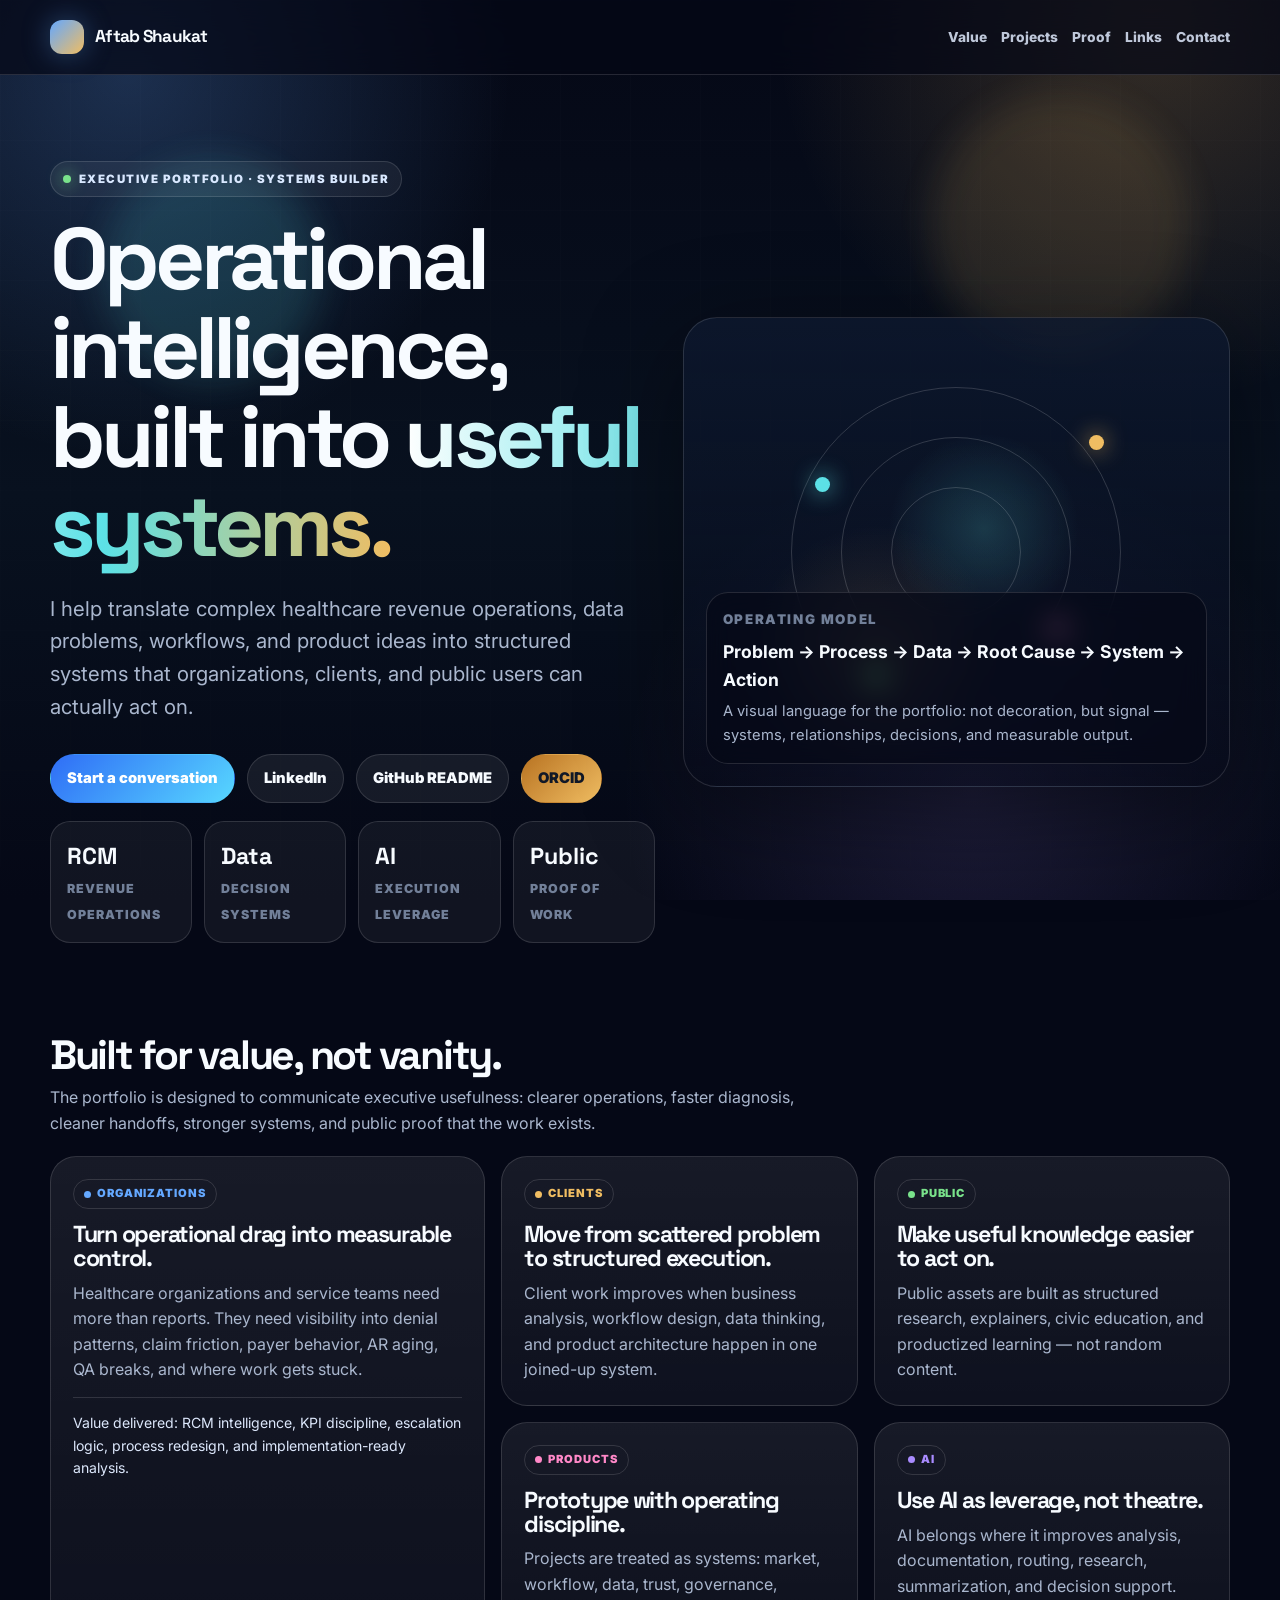
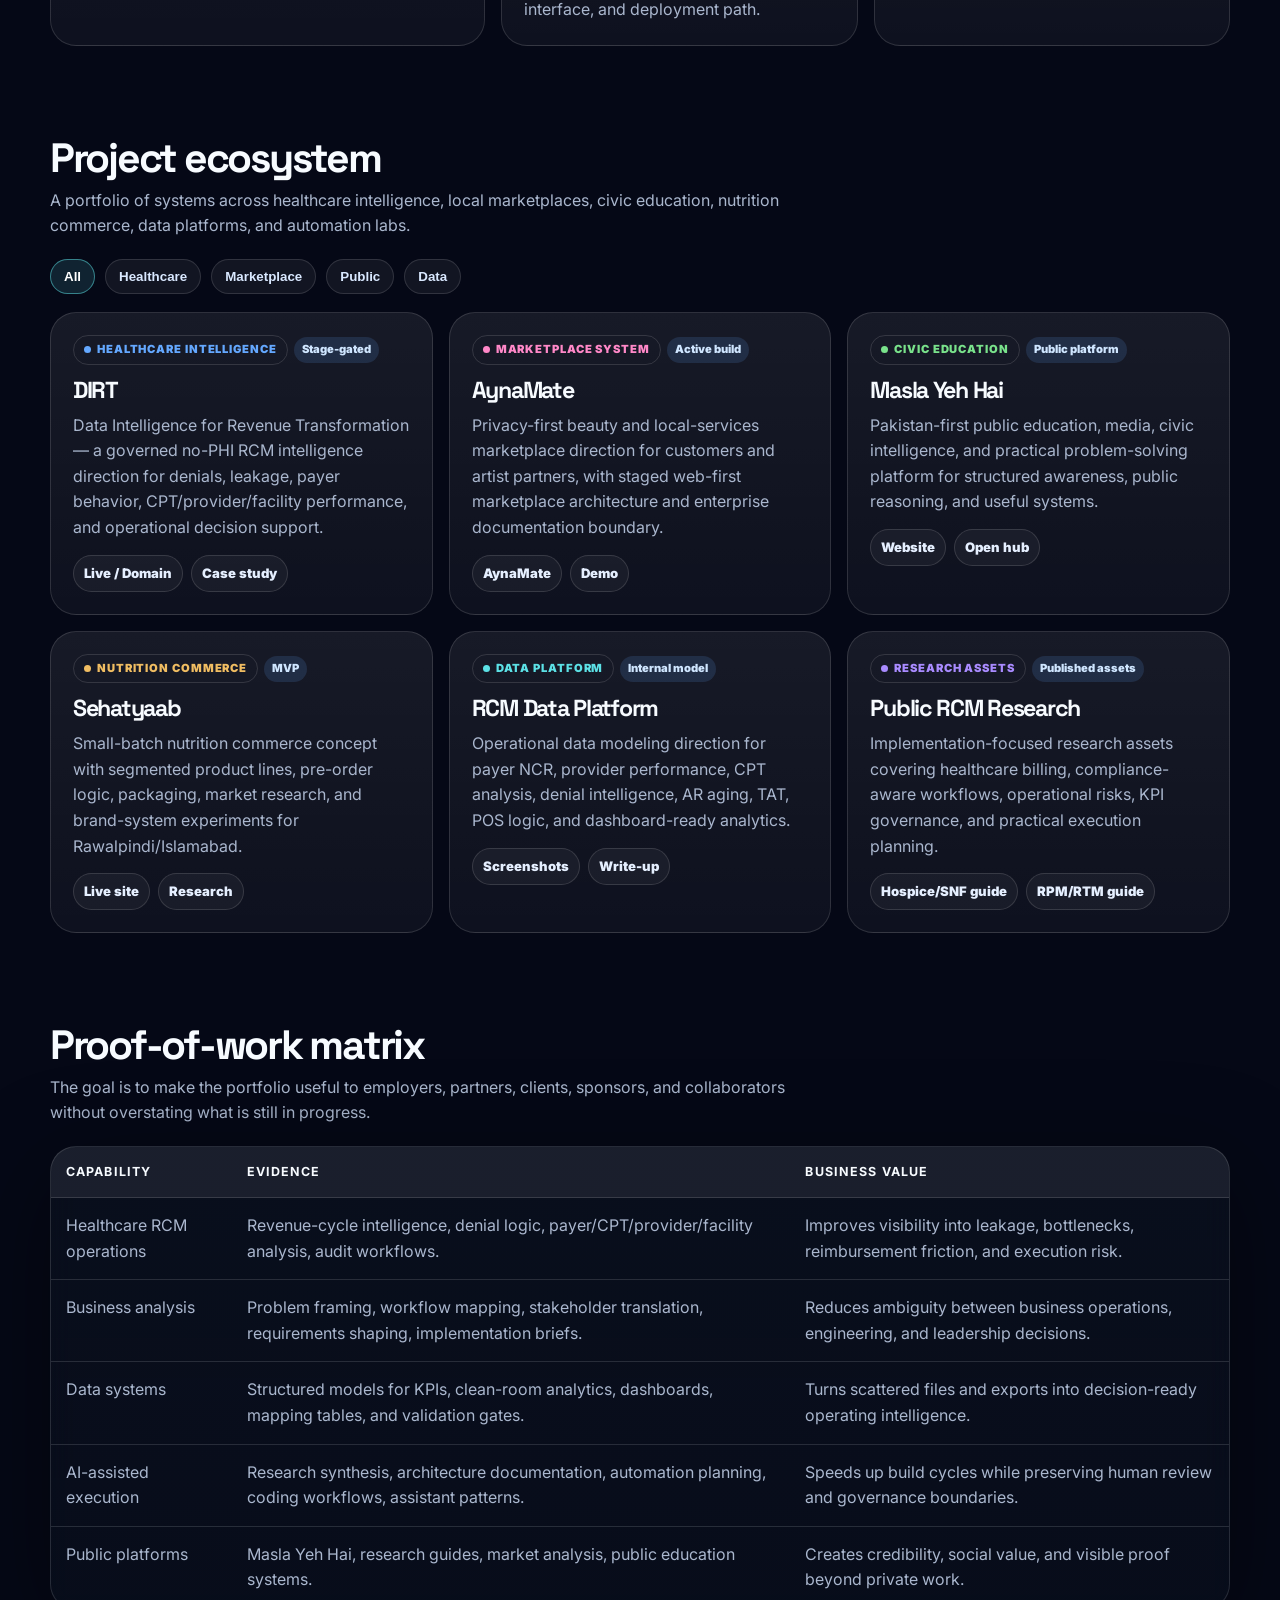
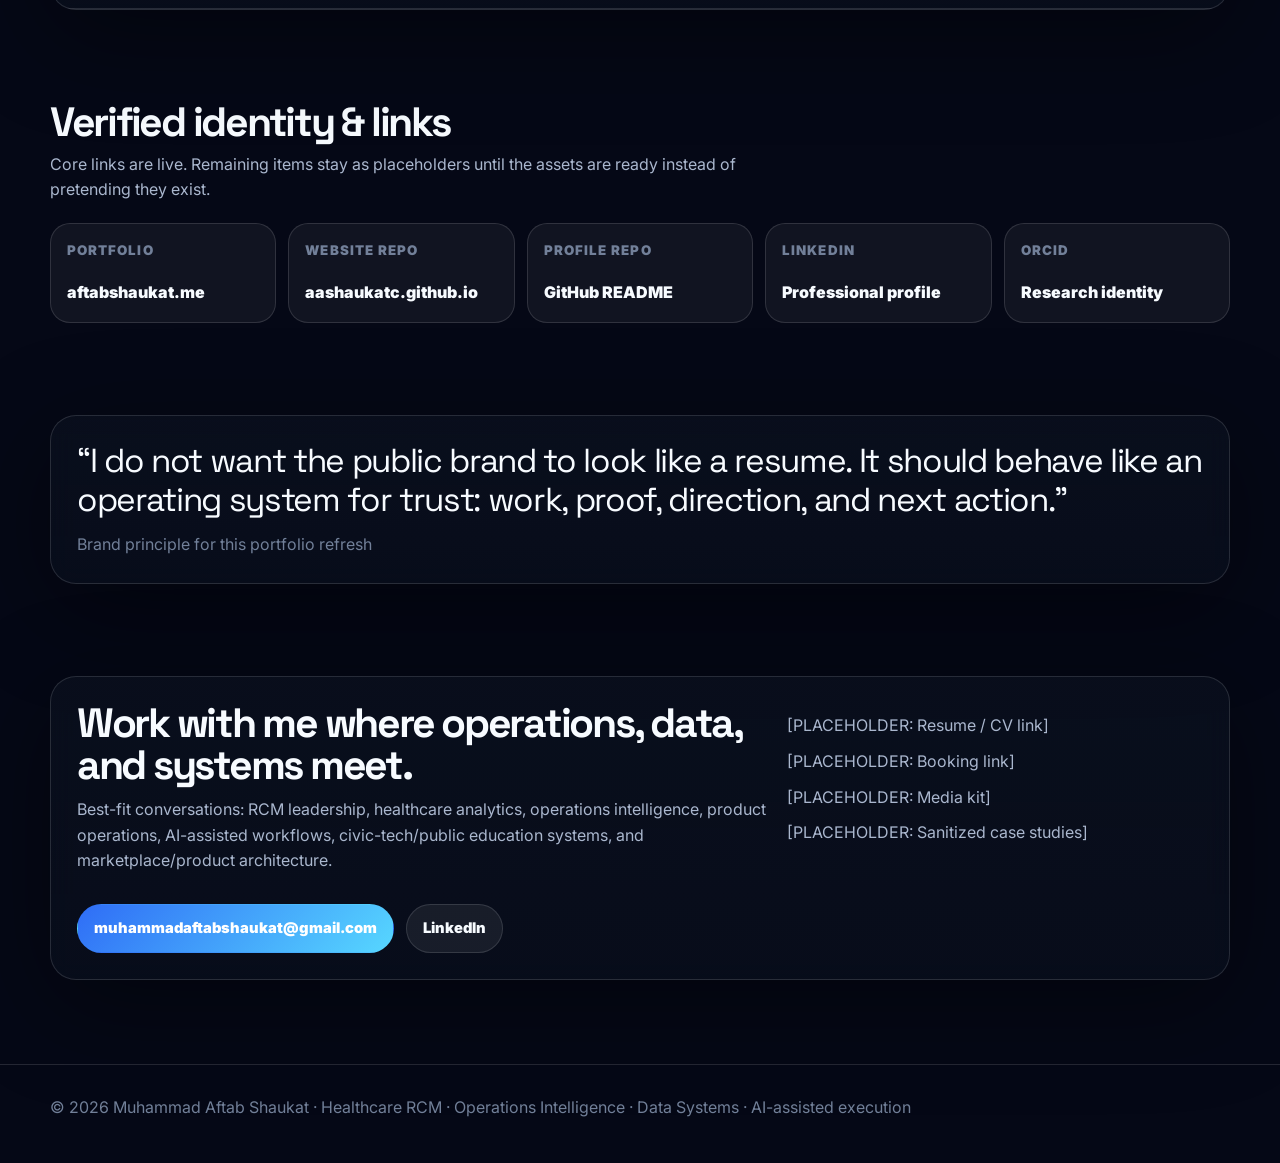
==== commit 6cd10d07: "feat: redesign portfolio with modern executive interface" ====
--- a/index.html
+++ b/index.html
@@ -3,32 +3,30 @@
 <head>
   <meta charset="utf-8" />
   <meta name="viewport" content="width=device-width, initial-scale=1" />
-  <title>Aftab Shaukat | Healthcare RCM, Operations Intelligence & Product Systems</title>
-  <meta name="description" content="Official portfolio of Muhammad Aftab Shaukat — healthcare RCM operator, business analyst, solutions architect, and AI-assisted product systems builder creating value for organizations, clients, and public users." />
+  <title>Aftab Shaukat | Healthcare RCM, Operations Intelligence & AI Product Systems</title>
+  <meta name="description" content="Official portfolio of Muhammad Aftab Shaukat — healthcare RCM operator, operations intelligence builder, business analyst, and AI-assisted product systems strategist creating value for organizations, clients, and public users." />
   <meta name="robots" content="index, follow, max-image-preview:large" />
   <meta name="author" content="Muhammad Aftab Shaukat" />
-  <meta name="theme-color" content="#06111F" />
+  <meta name="theme-color" content="#050816" />
   <link rel="canonical" href="https://aftabshaukat.me/" />
-
   <meta property="og:type" content="website" />
-  <meta property="og:title" content="Aftab Shaukat | Healthcare RCM, Operations Intelligence & Product Systems" />
-  <meta property="og:description" content="Proof-of-work portfolio across healthcare revenue intelligence, operational systems, marketplace architecture, civic education, nutrition commerce, and public research." />
+  <meta property="og:title" content="Aftab Shaukat | Operations Intelligence & AI Product Systems" />
+  <meta property="og:description" content="A modern proof-of-work portfolio across healthcare RCM intelligence, data systems, marketplace architecture, civic education, nutrition commerce, and public research." />
   <meta property="og:url" content="https://aftabshaukat.me/" />
   <meta property="og:site_name" content="Aftab Shaukat" />
   <meta name="twitter:card" content="summary_large_image" />
   <meta name="twitter:title" content="Aftab Shaukat | Operations Intelligence & Product Systems" />
-  <meta name="twitter:description" content="Healthcare RCM, data systems, AI-assisted execution, and public proof-of-work." />
-
+  <meta name="twitter:description" content="Healthcare RCM, operations intelligence, data systems, AI-assisted execution, and public proof-of-work." />
   <script type="application/ld+json">
   {
-    "@context": "https://schema.org",
-    "@type": "Person",
-    "name": "Muhammad Aftab Shaukat",
-    "alternateName": "Aftab Shaukat",
-    "url": "https://aftabshaukat.me/",
-    "email": "muhammadaftabshaukat@gmail.com",
-    "jobTitle": "Healthcare RCM and Operations Intelligence Builder",
-    "sameAs": [
+    "@context":"https://schema.org",
+    "@type":"Person",
+    "name":"Muhammad Aftab Shaukat",
+    "alternateName":"Aftab Shaukat",
+    "url":"https://aftabshaukat.me/",
+    "email":"muhammadaftabshaukat@gmail.com",
+    "jobTitle":"Healthcare RCM and Operations Intelligence Builder",
+    "sameAs":[
       "https://github.com/aashaukatc/aashaukatc.github.io",
       "https://github.com/aashaukatc/aashaukatc",
       "https://www.linkedin.com/in/healthcare-rcm-leader/",
@@ -39,102 +37,41 @@
     ]
   }
   </script>
-
   <link rel="preconnect" href="https://fonts.googleapis.com" />
   <link rel="preconnect" href="https://fonts.gstatic.com" crossorigin />
-  <link href="https://fonts.googleapis.com/css2?family=Inter:wght@400;500;600;700;800;900&family=Fraunces:opsz,wght@9..144,500;9..144,700&display=swap" rel="stylesheet" />
-
+  <link href="https://fonts.googleapis.com/css2?family=Inter:wght@400;500;600;700;800;900&family=Space+Grotesk:wght@500;600;700&display=swap" rel="stylesheet" />
   <style>
     :root{
-      --bg:#06111F;--bg2:#0B1424;--panel:rgba(15,23,42,.78);--panel2:rgba(255,255,255,.055);--line:rgba(226,232,240,.16);--text:#F8FAFC;--muted:#CBD5E1;--soft:#94A3B8;--gold:#D3A85C;--blue:#7BB6FF;--green:#7BD88F;--pink:#FF8BC7;--violet:#B699FF;--orange:#FFB86B;--shadow:0 24px 90px rgba(0,0,0,.42)
+      --bg:#050816;--bg2:#08111f;--ink:#f7fbff;--muted:#aab7ce;--soft:#728099;--line:rgba(255,255,255,.13);--panel:rgba(12,18,32,.64);--panel2:rgba(255,255,255,.055);--blue:#64a8ff;--cyan:#5ce1e6;--gold:#f0bd62;--green:#79e28b;--rose:#ff88c8;--violet:#a98bff;--orange:#ffb76b;--shadow:0 24px 100px rgba(0,0,0,.42);--radius:26px
     }
-    *{box-sizing:border-box}html{scroll-behavior:smooth}body{margin:0;font-family:Inter,system-ui,sans-serif;color:var(--text);background:radial-gradient(circle at 7% 0%,rgba(123,182,255,.20),transparent 28%),radial-gradient(circle at 93% 6%,rgba(211,168,92,.22),transparent 32%),radial-gradient(circle at 70% 92%,rgba(182,153,255,.13),transparent 34%),linear-gradient(180deg,var(--bg),var(--bg2));line-height:1.65}a{color:inherit}.wrap{width:min(1180px,calc(100% - 32px));margin:auto}.top{position:sticky;top:0;z-index:50;backdrop-filter:blur(16px);background:rgba(6,17,31,.86);border-bottom:1px solid var(--line)}nav{min-height:72px;display:flex;justify-content:space-between;align-items:center;gap:18px}.brand{font-family:Fraunces,serif;font-size:1.42rem;font-weight:700;text-decoration:none;letter-spacing:-.035em}.navlinks{display:flex;gap:15px;flex-wrap:wrap;font-size:.9rem;color:#E2E8F0;font-weight:800}.navlinks a{text-decoration:none}.navlinks a:hover{color:var(--blue)}.hero{padding:86px 0 54px}.eyebrow{font-size:.75rem;text-transform:uppercase;letter-spacing:.14em;color:var(--gold);font-weight:900}h1,h2,h3{font-family:Fraunces,serif;line-height:1.08;letter-spacing:-.038em;margin:0}h1{margin-top:14px;font-size:clamp(2.15rem,5.9vw,5rem);max-width:1080px}.lead{font-size:clamp(1.02rem,1.75vw,1.28rem);color:var(--muted);max-width:960px;margin:20px 0 0}.actions{display:flex;flex-wrap:wrap;gap:12px;margin-top:30px}.btn{display:inline-flex;align-items:center;gap:8px;border:1px solid var(--line);background:rgba(255,255,255,.06);color:var(--text);font-weight:900;padding:11px 16px;border-radius:999px;text-decoration:none;transition:.18s ease}.btn:hover{transform:translateY(-2px);border-color:rgba(123,182,255,.60)}.btn.primary{background:linear-gradient(90deg,#1D4ED8,#60A5FA);border-color:transparent}.btn.gold{background:linear-gradient(90deg,#B7791F,#D3A85C);border-color:transparent;color:#0B1220}.panel{background:linear-gradient(180deg,var(--panel),rgba(15,23,42,.58));border:1px solid var(--line);border-radius:24px;box-shadow:var(--shadow);backdrop-filter:blur(10px)}.metric-row{display:grid;grid-template-columns:repeat(4,1fr);gap:12px;margin-top:30px}.metric{padding:16px;border-radius:18px;background:var(--panel2);border:1px solid var(--line)}.metric strong{font-size:1.42rem;display:block}.metric span{color:var(--soft);font-size:.78rem;font-weight:900;text-transform:uppercase;letter-spacing:.08em}.thesis{padding:25px}.flow{display:grid;grid-template-columns:repeat(8,1fr);gap:8px;margin-top:16px}.step{padding:10px;border:1px solid var(--line);border-radius:14px;background:rgba(255,255,255,.05);text-align:center;font-size:.8rem;font-weight:900;color:#E5E7EB}section{padding:42px 0}.section-title{font-size:clamp(1.58rem,3vw,2.35rem);margin-bottom:10px}.section-copy{margin:0 0 18px;max-width:950px;color:var(--muted)}.grid3{display:grid;grid-template-columns:repeat(3,1fr);gap:16px}.grid2{display:grid;grid-template-columns:repeat(2,1fr);gap:16px}.card{padding:22px;min-height:100%;position:relative;overflow:hidden}.card:before{content:"";position:absolute;inset:0 0 auto 0;height:3px;background:linear-gradient(90deg,var(--blue),var(--gold));opacity:.88}.tag{display:inline-block;border:1px solid var(--line);border-radius:999px;padding:4px 10px;font-size:.68rem;text-transform:uppercase;letter-spacing:.09em;font-weight:900;color:var(--soft)}.status{display:inline-block;border-radius:999px;padding:4px 9px;font-size:.7rem;font-weight:900;background:rgba(123,182,255,.13);color:#BFDBFE;margin-left:6px}.card h3{font-size:1.55rem;margin-top:12px}.card p{color:var(--muted);margin:10px 0 0}.meta{border-top:1px solid var(--line);padding-top:12px;margin-top:16px;color:#E5E7EB;font-size:.9rem}.links{display:flex;flex-wrap:wrap;gap:8px;margin-top:14px}.mini{font-size:.82rem;font-weight:900;text-decoration:none;border:1px solid var(--line);border-radius:999px;padding:6px 10px;color:#E2E8F0;background:rgba(255,255,255,.04)}.mini:hover{border-color:var(--blue)}.filters{display:flex;gap:10px;flex-wrap:wrap;margin:18px 0 20px}.filter{border:1px solid var(--line);background:rgba(255,255,255,.045);color:var(--muted);padding:8px 12px;border-radius:999px;font-weight:900;cursor:pointer}.filter.active,.filter:hover{color:var(--text);border-color:rgba(123,182,255,.60);background:rgba(123,182,255,.14)}.matrix{width:100%;border-collapse:collapse;overflow:hidden;border-radius:18px}.matrix th,.matrix td{border-bottom:1px solid var(--line);padding:13px;text-align:left;vertical-align:top}.matrix th{color:#F8FAFC;background:rgba(255,255,255,.07);font-size:.8rem;text-transform:uppercase;letter-spacing:.08em}.matrix td{color:var(--muted)}.quote{padding:25px}.quote p{font-family:Fraunces,serif;font-size:clamp(1.35rem,2.5vw,2.08rem);line-height:1.25;margin:0}.quote span{display:block;color:var(--soft);margin-top:10px}.contact{padding:25px;display:grid;grid-template-columns:1.2fr .8fr;gap:16px;align-items:center}.contact p{color:var(--muted);margin:8px 0 0}.placeholder{color:#FDE68A;font-size:.86rem}footer{margin-top:48px;border-top:1px solid var(--line);padding:28px 0 36px;color:var(--soft)}@media(max-width:980px){.metric-row{grid-template-columns:repeat(2,1fr)}.flow{grid-template-columns:repeat(4,1fr)}.grid3,.grid2{grid-template-columns:1fr}.contact{grid-template-columns:1fr}}@media(max-width:760px){nav{align-items:flex-start;flex-direction:column;padding:14px 0}.hero{padding-top:54px}.metric-row{grid-template-columns:1fr}.flow{grid-template-columns:repeat(2,1fr)}.matrix{font-size:.9rem}}
+    *{box-sizing:border-box}html{scroll-behavior:smooth}body{margin:0;font-family:Inter,system-ui,sans-serif;color:var(--ink);background:var(--bg);line-height:1.6;overflow-x:hidden}a{color:inherit}.wrap{width:min(1180px,calc(100% - 34px));margin:auto}.noise{position:fixed;inset:0;pointer-events:none;z-index:-1;background-image:radial-gradient(circle at 10% 8%,rgba(100,168,255,.24),transparent 27%),radial-gradient(circle at 90% 3%,rgba(240,189,98,.20),transparent 26%),radial-gradient(circle at 76% 88%,rgba(169,139,255,.14),transparent 28%),linear-gradient(180deg,#050816,#08111f 55%,#050816)}.noise:after{content:"";position:absolute;inset:0;background-image:linear-gradient(rgba(255,255,255,.035) 1px,transparent 1px),linear-gradient(90deg,rgba(255,255,255,.035) 1px,transparent 1px);background-size:70px 70px;mask-image:linear-gradient(to bottom,rgba(0,0,0,.95),rgba(0,0,0,.25));opacity:.36}.orb{position:absolute;border-radius:999px;filter:blur(18px);opacity:.8;pointer-events:none}.orb.one{width:220px;height:220px;background:rgba(92,225,230,.18);left:8%;top:160px}.orb.two{width:260px;height:260px;background:rgba(240,189,98,.14);right:7%;top:95px}.top{position:sticky;top:0;z-index:50;border-bottom:1px solid var(--line);background:rgba(5,8,22,.70);backdrop-filter:blur(18px)}nav{height:74px;display:flex;align-items:center;justify-content:space-between;gap:18px}.brand{display:flex;align-items:center;gap:11px;text-decoration:none;font-family:"Space Grotesk",Inter,sans-serif;font-size:1.08rem;font-weight:800;letter-spacing:-.04em}.mark{width:34px;height:34px;border-radius:12px;background:linear-gradient(135deg,var(--blue),var(--gold));box-shadow:0 0 28px rgba(100,168,255,.35)}.navlinks{display:flex;gap:14px;flex-wrap:wrap;font-size:.86rem;color:#d8e2f5;font-weight:800}.navlinks a{text-decoration:none;opacity:.88}.navlinks a:hover{opacity:1;color:var(--cyan)}.hero{position:relative;padding:86px 0 46px}.hero-grid{display:grid;grid-template-columns:1.05fr .95fr;gap:28px;align-items:center}.eyebrow{display:inline-flex;align-items:center;gap:8px;padding:8px 12px;border:1px solid var(--line);border-radius:999px;background:rgba(255,255,255,.055);font-size:.72rem;text-transform:uppercase;letter-spacing:.13em;color:#d9e8ff;font-weight:900}.pulse{width:8px;height:8px;border-radius:50%;background:var(--green);box-shadow:0 0 16px var(--green)}h1,h2,h3{font-family:"Space Grotesk",Inter,sans-serif;margin:0;line-height:1.02;letter-spacing:-.055em}h1{margin-top:18px;font-size:clamp(2.55rem,6.8vw,6.2rem);max-width:940px}.grad{background:linear-gradient(90deg,#fff,var(--cyan),var(--gold));-webkit-background-clip:text;background-clip:text;color:transparent}.lead{margin:22px 0 0;color:var(--muted);font-size:clamp(1.02rem,1.75vw,1.28rem);max-width:840px}.actions{display:flex;flex-wrap:wrap;gap:12px;margin-top:30px}.btn{border:1px solid var(--line);background:rgba(255,255,255,.065);color:var(--ink);padding:12px 16px;border-radius:999px;text-decoration:none;font-weight:900;font-size:.92rem;display:inline-flex;align-items:center;gap:9px;transition:.18s ease}.btn:hover{transform:translateY(-2px);border-color:rgba(92,225,230,.55);box-shadow:0 14px 40px rgba(0,0,0,.22)}.btn.primary{background:linear-gradient(135deg,#2f6df6,#57d7ff);border-color:transparent;color:#fff}.btn.gold{background:linear-gradient(135deg,#b87322,#f0bd62);border-color:transparent;color:#111827}.stage{position:relative;min-height:470px;border:1px solid var(--line);border-radius:34px;background:linear-gradient(180deg,rgba(13,24,46,.84),rgba(5,8,22,.52));box-shadow:var(--shadow);overflow:hidden}.stage:before{content:"";position:absolute;inset:0;background:radial-gradient(circle at 55% 45%,rgba(92,225,230,.18),transparent 24%),radial-gradient(circle at 35% 70%,rgba(240,189,98,.12),transparent 25%)}.ring{position:absolute;border:1px solid rgba(255,255,255,.16);border-radius:50%;left:50%;top:50%;transform:translate(-50%,-50%);animation:spin 24s linear infinite}.r1{width:330px;height:330px}.r2{width:230px;height:230px;animation-duration:17s;animation-direction:reverse}.r3{width:130px;height:130px;animation-duration:12s}.node{position:absolute;width:15px;height:15px;border-radius:50%;background:var(--cyan);box-shadow:0 0 22px rgba(92,225,230,.9)}.n1{left:24%;top:34%}.n2{right:23%;top:25%;background:var(--gold);box-shadow:0 0 22px rgba(240,189,98,.8)}.n3{left:34%;bottom:22%;background:var(--green);box-shadow:0 0 22px rgba(121,226,139,.8)}.n4{right:30%;bottom:32%;background:var(--rose);box-shadow:0 0 22px rgba(255,136,200,.8)}.terminal{position:absolute;left:22px;right:22px;bottom:22px;border:1px solid rgba(255,255,255,.13);border-radius:22px;background:rgba(5,8,22,.65);backdrop-filter:blur(14px);padding:16px}.terminal small{display:block;color:var(--soft);font-weight:900;text-transform:uppercase;letter-spacing:.12em}.terminal strong{display:block;margin-top:8px;font-size:1.1rem}.terminal p{margin:6px 0 0;color:var(--muted);font-size:.92rem}@keyframes spin{to{transform:translate(-50%,-50%) rotate(360deg)}}section{padding:46px 0}.section-head{display:flex;justify-content:space-between;align-items:end;gap:18px;margin-bottom:20px}.section-title{font-size:clamp(1.8rem,3.2vw,2.7rem)}.section-copy{margin:8px 0 0;color:var(--muted);max-width:760px}.panel{border:1px solid var(--line);border-radius:var(--radius);background:linear-gradient(180deg,var(--panel),rgba(10,17,31,.55));box-shadow:var(--shadow);backdrop-filter:blur(12px)}.bento{display:grid;grid-template-columns:1.1fr .9fr .9fr;gap:16px}.card{position:relative;overflow:hidden;padding:22px;min-height:100%;border:1px solid var(--line);border-radius:var(--radius);background:linear-gradient(180deg,rgba(255,255,255,.075),rgba(255,255,255,.038));transition:.2s ease}.card:hover{transform:translateY(-3px);border-color:rgba(92,225,230,.38)}.card.big{grid-row:span 2}.tag{display:inline-flex;gap:6px;align-items:center;border:1px solid var(--line);border-radius:999px;padding:5px 10px;color:#d8e8ff;font-size:.7rem;font-weight:900;text-transform:uppercase;letter-spacing:.08em}.tag:before{content:"";width:7px;height:7px;border-radius:50%;background:currentColor}.card h3{font-size:1.45rem;margin-top:14px}.card p{color:var(--muted);margin:10px 0 0}.meta{margin-top:14px;padding-top:14px;border-top:1px solid var(--line);font-size:.88rem;color:#dce7fb}.metric-row{display:grid;grid-template-columns:repeat(4,1fr);gap:12px;margin-top:18px}.metric{padding:16px;border:1px solid var(--line);border-radius:20px;background:rgba(255,255,255,.052)}.metric strong{font-family:"Space Grotesk";display:block;font-size:1.45rem}.metric span{color:var(--soft);font-size:.78rem;text-transform:uppercase;letter-spacing:.08em;font-weight:900}.filters{display:flex;gap:10px;flex-wrap:wrap;margin-bottom:18px}.filter{border:1px solid var(--line);background:rgba(255,255,255,.055);color:#d9e8ff;border-radius:999px;padding:9px 13px;font-weight:900;cursor:pointer}.filter.active,.filter:hover{background:rgba(92,225,230,.13);border-color:rgba(92,225,230,.5);color:#fff}.grid3{display:grid;grid-template-columns:repeat(3,1fr);gap:16px}.project[data-hide="true"]{display:none}.status{display:inline-flex;margin-left:6px;border-radius:999px;padding:4px 8px;background:rgba(100,168,255,.15);color:#cfe6ff;font-size:.7rem;font-weight:900}.links{display:flex;flex-wrap:wrap;gap:8px;margin-top:14px}.mini{font-size:.82rem;font-weight:900;text-decoration:none;border:1px solid var(--line);border-radius:999px;padding:7px 10px;color:#e5efff;background:rgba(255,255,255,.045)}.mini:hover{border-color:rgba(92,225,230,.55)}.matrix{width:100%;border-collapse:collapse;overflow:hidden;border-radius:22px}.matrix th,.matrix td{border-bottom:1px solid var(--line);padding:15px;text-align:left;vertical-align:top}.matrix th{background:rgba(255,255,255,.07);font-size:.78rem;text-transform:uppercase;letter-spacing:.09em}.matrix td{color:var(--muted)}.identity{display:grid;grid-template-columns:repeat(5,1fr);gap:12px}.idlink{padding:16px;text-decoration:none;border:1px solid var(--line);border-radius:20px;background:rgba(255,255,255,.052);font-weight:900;min-height:100px;display:flex;flex-direction:column;justify-content:space-between}.idlink small{color:var(--soft);text-transform:uppercase;letter-spacing:.08em}.placeholder{color:#ffe3a6}.quote{padding:26px}.quote p{font-family:"Space Grotesk";font-size:clamp(1.35rem,2.6vw,2.2rem);line-height:1.17;letter-spacing:-.04em;margin:0}.quote span{display:block;color:var(--soft);margin-top:12px}.contact{display:grid;grid-template-columns:1.25fr .75fr;gap:16px;padding:26px}.contact p{color:var(--muted);margin:10px 0 0}footer{padding:30px 0 42px;border-top:1px solid var(--line);color:var(--soft);margin-top:38px}@media(prefers-reduced-motion:reduce){*,*:before,*:after{animation:none!important;scroll-behavior:auto!important;transition:none!important}}@media(max-width:980px){.hero-grid,.contact{grid-template-columns:1fr}.stage{min-height:360px}.bento{grid-template-columns:1fr}.metric-row{grid-template-columns:repeat(2,1fr)}.grid3{grid-template-columns:1fr}.identity{grid-template-columns:repeat(2,1fr)}}@media(max-width:720px){nav{height:auto;align-items:flex-start;flex-direction:column;padding:14px 0}.hero{padding-top:52px}.metric-row,.identity{grid-template-columns:1fr}.stage{min-height:320px}.ring.r1{width:260px;height:260px}.ring.r2{width:185px;height:185px}.ring.r3{width:105px;height:105px}.section-head{display:block}.matrix{font-size:.9rem}}
   </style>
 </head>
 <body>
-<header class="top"><div class="wrap"><nav><a class="brand" href="/">Aftab Shaukat</a><div class="navlinks"><a href="#value">Value</a><a href="#projects">Projects</a><a href="#research">Research</a><a href="#proof">Proof</a><a href="#identity">Identity</a><a href="#contact">Contact</a></div></nav></div></header>
+  <div class="noise"></div><div class="orb one"></div><div class="orb two"></div>
+  <header class="top"><div class="wrap"><nav><a class="brand" href="/"><span class="mark"></span><span>Aftab Shaukat</span></a><div class="navlinks"><a href="#value">Value</a><a href="#projects">Projects</a><a href="#proof">Proof</a><a href="#identity">Links</a><a href="#contact">Contact</a></div></nav></div></header>
+  <main>
+    <section class="hero"><div class="wrap hero-grid"><div><div class="eyebrow"><span class="pulse"></span> Executive portfolio · systems builder</div><h1>Operational intelligence, built into <span class="grad">useful systems.</span></h1><p class="lead">I help translate complex healthcare revenue operations, data problems, workflows, and product ideas into structured systems that organizations, clients, and public users can actually act on.</p><div class="actions"><a class="btn primary" href="mailto:muhammadaftabshaukat@gmail.com">Start a conversation</a><a class="btn" href="https://www.linkedin.com/in/healthcare-rcm-leader/" target="_blank" rel="noopener">LinkedIn</a><a class="btn" href="https://github.com/aashaukatc/aashaukatc" target="_blank" rel="noopener">GitHub README</a><a class="btn gold" href="https://orcid.org/0009-0009-0342-9877" target="_blank" rel="noopener">ORCID</a></div><div class="metric-row"><div class="metric"><strong>RCM</strong><span>Revenue operations</span></div><div class="metric"><strong>Data</strong><span>Decision systems</span></div><div class="metric"><strong>AI</strong><span>Execution leverage</span></div><div class="metric"><strong>Public</strong><span>Proof of work</span></div></div></div><div class="stage" aria-label="Animated abstract systems map"><div class="ring r1"></div><div class="ring r2"></div><div class="ring r3"></div><span class="node n1"></span><span class="node n2"></span><span class="node n3"></span><span class="node n4"></span><div class="terminal"><small>Operating model</small><strong>Problem → Process → Data → Root Cause → System → Action</strong><p>A visual language for the portfolio: not decoration, but signal — systems, relationships, decisions, and measurable output.</p></div></div></div></section>
 
-<main>
-  <section class="hero"><div class="wrap">
-    <div class="eyebrow">Healthcare RCM · Operations Intelligence · Product Systems</div>
-    <h1>I turn operational complexity into systems organizations can actually use.</h1>
-    <p class="lead">I am Muhammad Aftab Shaukat — a healthcare RCM operator, business analyst, solutions architect, and AI-assisted product systems builder. My work is focused on revenue visibility, decision support, workflow discipline, public proof-of-work, and practical technology execution.</p>
-    <div class="actions">
-      <a class="btn primary" href="mailto:muhammadaftabshaukat@gmail.com">Discuss work</a>
-      <a class="btn" href="https://www.linkedin.com/in/healthcare-rcm-leader/" target="_blank" rel="noopener">LinkedIn</a>
-      <a class="btn" href="https://github.com/aashaukatc/aashaukatc" target="_blank" rel="noopener">GitHub README</a>
-      <a class="btn gold" href="https://orcid.org/0009-0009-0342-9877" target="_blank" rel="noopener">ORCID</a>
-    </div>
-    <div class="metric-row">
-      <div class="metric"><strong>RCM</strong><span>Operating foundation</span></div>
-      <div class="metric"><strong>Data</strong><span>Decision systems</span></div>
-      <div class="metric"><strong>AI</strong><span>Execution leverage</span></div>
-      <div class="metric"><strong>Public</strong><span>Proof of work</span></div>
-    </div>
-  </div></section>
+    <section id="value"><div class="wrap"><div class="section-head"><div><h2 class="section-title">Built for value, not vanity.</h2><p class="section-copy">The portfolio is designed to communicate executive usefulness: clearer operations, faster diagnosis, cleaner handoffs, stronger systems, and public proof that the work exists.</p></div></div><div class="bento"><article class="card big"><span class="tag" style="color:var(--blue)">Organizations</span><h3>Turn operational drag into measurable control.</h3><p>Healthcare organizations and service teams need more than reports. They need visibility into denial patterns, claim friction, payer behavior, AR aging, QA breaks, and where work gets stuck.</p><div class="meta">Value delivered: RCM intelligence, KPI discipline, escalation logic, process redesign, and implementation-ready analysis.</div></article><article class="card"><span class="tag" style="color:var(--gold)">Clients</span><h3>Move from scattered problem to structured execution.</h3><p>Client work improves when business analysis, workflow design, data thinking, and product architecture happen in one joined-up system.</p></article><article class="card"><span class="tag" style="color:var(--green)">Public</span><h3>Make useful knowledge easier to act on.</h3><p>Public assets are built as structured research, explainers, civic education, and productized learning — not random content.</p></article><article class="card"><span class="tag" style="color:var(--rose)">Products</span><h3>Prototype with operating discipline.</h3><p>Projects are treated as systems: market, workflow, data, trust, governance, interface, and deployment path.</p></article><article class="card"><span class="tag" style="color:var(--violet)">AI</span><h3>Use AI as leverage, not theatre.</h3><p>AI belongs where it improves analysis, documentation, routing, research, summarization, and decision support.</p></article></div></div></section>
 
-  <section id="value"><div class="wrap">
-    <div class="panel thesis">
-      <h2 class="section-title">Executive Value</h2>
-      <p class="section-copy">The value is not another dashboard, document, or prototype. The value is turning scattered operations into a governed system of visibility, accountability, and action.</p>
-      <div class="flow"><div class="step">Problem</div><div class="step">Process</div><div class="step">Data</div><div class="step">Root Cause</div><div class="step">Architecture</div><div class="step">Automation</div><div class="step">Action</div><div class="step">Measurement</div></div>
-    </div>
-  </div></section>
+    <section id="projects"><div class="wrap"><div class="section-head"><div><h2 class="section-title">Project ecosystem</h2><p class="section-copy">A portfolio of systems across healthcare intelligence, local marketplaces, civic education, nutrition commerce, data platforms, and automation labs.</p></div></div><div class="filters"><button class="filter active" data-filter="all">All</button><button class="filter" data-filter="healthcare">Healthcare</button><button class="filter" data-filter="marketplace">Marketplace</button><button class="filter" data-filter="public">Public</button><button class="filter" data-filter="data">Data</button></div><div class="grid3" id="projectGrid"><article class="card project" data-type="healthcare data"><span class="tag" style="color:var(--blue)">Healthcare intelligence</span><span class="status">Stage-gated</span><h3>DIRT</h3><p>Data Intelligence for Revenue Transformation — a governed no-PHI RCM intelligence direction for denials, leakage, payer behavior, CPT/provider/facility performance, and operational decision support.</p><div class="links"><a class="mini" href="https://dirtrcm.com/" target="_blank" rel="noopener">Live / Domain</a><a class="mini" href="[PLACEHOLDER: DIRT public case study]">Case study</a></div></article><article class="card project" data-type="marketplace"><span class="tag" style="color:var(--rose)">Marketplace system</span><span class="status">Active build</span><h3>AynaMate</h3><p>Privacy-first beauty and local-services marketplace direction for customers and artist partners, with staged web-first marketplace architecture and enterprise documentation boundary.</p><div class="links"><a class="mini" href="http://aynamate.life/" target="_blank" rel="noopener">AynaMate</a><a class="mini" href="[PLACEHOLDER: Product demo / screenshots]">Demo</a></div></article><article class="card project" data-type="public"><span class="tag" style="color:var(--green)">Civic education</span><span class="status">Public platform</span><h3>Masla Yeh Hai</h3><p>Pakistan-first public education, media, civic intelligence, and practical problem-solving platform for structured awareness, public reasoning, and useful systems.</p><div class="links"><a class="mini" href="https://maslayehhai.com/" target="_blank" rel="noopener">Website</a><a class="mini" href="[PLACEHOLDER: Open collaboration hub]">Open hub</a></div></article><article class="card project" data-type="marketplace public"><span class="tag" style="color:var(--gold)">Nutrition commerce</span><span class="status">MVP</span><h3>Sehatyaab</h3><p>Small-batch nutrition commerce concept with segmented product lines, pre-order logic, packaging, market research, and brand-system experiments for Rawalpindi/Islamabad.</p><div class="links"><a class="mini" href="[PLACEHOLDER: Sehatyaab live site]">Live site</a><a class="mini" href="[PLACEHOLDER: Market research page]">Research</a></div></article><article class="card project" data-type="data healthcare"><span class="tag" style="color:var(--cyan)">Data platform</span><span class="status">Internal model</span><h3>RCM Data Platform</h3><p>Operational data modeling direction for payer NCR, provider performance, CPT analysis, denial intelligence, AR aging, TAT, POS logic, and dashboard-ready analytics.</p><div class="links"><a class="mini" href="[PLACEHOLDER: Sanitized dashboard screenshots]">Screenshots</a><a class="mini" href="[PLACEHOLDER: Technical write-up]">Write-up</a></div></article><article class="card project" data-type="data public"><span class="tag" style="color:var(--violet)">Research assets</span><span class="status">Published assets</span><h3>Public RCM Research</h3><p>Implementation-focused research assets covering healthcare billing, compliance-aware workflows, operational risks, KPI governance, and practical execution planning.</p><div class="links"><a class="mini" href="/hospice-nursing-home-billing-rcm.html">Hospice/SNF guide</a><a class="mini" href="/remote-monitoring-rcm-architecture.html">RPM/RTM guide</a></div></article></div></div></section>
 
-  <section><div class="wrap">
-    <h2 class="section-title">Who This Helps</h2>
-    <p class="section-copy">Different stakeholders need different proof. The portfolio is structured to show business value, technical discipline, and public usefulness without hiding maturity boundaries.</p>
-    <div class="grid3">
-      <article class="panel card"><span class="tag" style="color:var(--blue)">Organizations</span><h3>Better operating control</h3><p>Healthcare teams need visibility into denials, AR friction, payer behavior, claim leakage, staffing handoffs, and workflow risk before they can fix performance.</p><div class="meta">Output: decision-support logic, reporting models, escalation maps, QA gates, and operational architecture.</div></article>
-      <article class="panel card"><span class="tag" style="color:var(--green)">Clients</span><h3>Faster movement from problem to system</h3><p>Client work becomes stronger when diagnosis, requirements, data structure, and implementation planning are handled together instead of as disconnected tasks.</p><div class="meta">Output: dashboards, process redesign, product documentation, automation plans, and implementation-ready briefs.</div></article>
-      <article class="panel card"><span class="tag" style="color:var(--gold)">Public</span><h3>Useful knowledge, not noise</h3><p>Public assets are built as structured research, explainers, and civic/product systems that make complex issues easier to understand and act on.</p><div class="meta">Output: research assets, public education platforms, market analysis, and structured learning systems.</div></article>
-    </div>
-  </div></section>
+    <section id="proof"><div class="wrap"><div class="section-head"><div><h2 class="section-title">Proof-of-work matrix</h2><p class="section-copy">The goal is to make the portfolio useful to employers, partners, clients, sponsors, and collaborators without overstating what is still in progress.</p></div></div><div class="panel"><table class="matrix"><thead><tr><th>Capability</th><th>Evidence</th><th>Business value</th></tr></thead><tbody><tr><td>Healthcare RCM operations</td><td>Revenue-cycle intelligence, denial logic, payer/CPT/provider/facility analysis, audit workflows.</td><td>Improves visibility into leakage, bottlenecks, reimbursement friction, and execution risk.</td></tr><tr><td>Business analysis</td><td>Problem framing, workflow mapping, stakeholder translation, requirements shaping, implementation briefs.</td><td>Reduces ambiguity between business operations, engineering, and leadership decisions.</td></tr><tr><td>Data systems</td><td>Structured models for KPIs, clean-room analytics, dashboards, mapping tables, and validation gates.</td><td>Turns scattered files and exports into decision-ready operating intelligence.</td></tr><tr><td>AI-assisted execution</td><td>Research synthesis, architecture documentation, automation planning, coding workflows, assistant patterns.</td><td>Speeds up build cycles while preserving human review and governance boundaries.</td></tr><tr><td>Public platforms</td><td>Masla Yeh Hai, research guides, market analysis, public education systems.</td><td>Creates credibility, social value, and visible proof beyond private work.</td></tr></tbody></table></div></div></section>
 
-  <section id="projects"><div class="wrap">
-    <h2 class="section-title">Project Portfolio</h2>
-    <p class="section-copy">The portfolio is intentionally multi-track: healthcare intelligence, marketplace systems, public education, nutrition commerce, and data infrastructure. Each project demonstrates a different operating capability.</p>
-    <div class="filters"><button class="filter active" data-filter="all">All</button><button class="filter" data-filter="healthcare">Healthcare</button><button class="filter" data-filter="marketplace">Marketplace</button><button class="filter" data-filter="public">Public</button><button class="filter" data-filter="data">Data</button></div>
-    <div class="grid3" id="projectGrid">
-      <article class="panel card project" data-type="healthcare data"><span class="tag" style="color:var(--blue)">Healthcare Intelligence</span><span class="status">Stage-gated</span><h3>DIRT</h3><p>Data Intelligence for Revenue Transformation — a governed healthcare revenue-cycle intelligence direction for RCM leaders, finance teams, billing companies, and operators.</p><div class="meta"><strong>Value:</strong> trapped revenue visibility, denial intelligence, payer/CPT/provider analysis, no-PHI governance, and human-review boundaries.</div><div class="links"><a class="mini" href="https://dirtrcm.com/" target="_blank" rel="noopener">dirtrcm.com</a><a class="mini" href="https://dirtrcm.app/" target="_blank" rel="noopener">dirtrcm.app</a><span class="mini placeholder">Case study placeholder</span></div></article>
-      <article class="panel card project" data-type="marketplace"><span class="tag" style="color:var(--pink)">Service Marketplace</span><span class="status">Enterprise monorepo</span><h3>AynaMate</h3><p>Privacy-first beauty-services marketplace direction for customers and artist partners, with web-first execution, realtime service boundary, shared contracts, and staged mobile readiness.</p><div class="meta"><strong>Value:</strong> service discovery, booking flows, trust boundaries, partner operations, and marketplace architecture discipline.</div><div class="links"><a class="mini" href="http://aynamate.life/" target="_blank" rel="noopener">aynamate.life</a><span class="mini placeholder">Demo placeholder</span></div></article>
-      <article class="panel card project" data-type="public"><span class="tag" style="color:var(--green)">Public Education</span><span class="status">Public platform</span><h3>Masla Yeh Hai</h3><p>Pakistan-first media, education, research, civic-intelligence, and practical problem-solving platform.</p><div class="meta"><strong>Value:</strong> issue-based learning, civic reasoning, public campaigns, and structured education around real problems.</div><div class="links"><a class="mini" href="https://maslayehhai.com/" target="_blank" rel="noopener">maslayehhai.com</a><a class="mini" href="https://github.com/aashaukatc/maslayehhai" target="_blank" rel="noopener">Repo</a></div></article>
-      <article class="panel card project" data-type="marketplace public"><span class="tag" style="color:var(--orange)">Nutrition Commerce</span><span class="status">Product system</span><h3>Sehatyaab</h3><p>Small-batch healthy nourishment brand system with product lines for performance, family, and wellness audiences.</p><div class="meta"><strong>Value:</strong> market research, product segmentation, nutrition-card UX, direct-order commerce, and brand operating system.</div><div class="links"><a class="mini" href="https://github.com/aashaukatc/Sehatyab" target="_blank" rel="noopener">Repo</a><span class="mini placeholder">Live site placeholder</span></div></article>
-      <article class="panel card project" data-type="data healthcare"><span class="tag" style="color:var(--violet)">RCM Data Systems</span><span class="status">Analytics foundation</span><h3>RCM Data Platform</h3><p>Reusable RCM analytics model for payer NCR, provider performance, CPT performance, denial intelligence, AR aging, TAT, and POS analysis.</p><div class="meta"><strong>Value:</strong> reconciled data models, KPI discipline, report automation logic, and client-facing decision support.</div><div class="links"><a class="mini" href="https://github.com/aashaukatc/rcm-data-platform" target="_blank" rel="noopener">Repo</a><span class="mini placeholder">Sanitized dashboard placeholder</span></div></article>
-      <article class="panel card project" data-type="public data"><span class="tag" style="color:var(--gold)">Research Identity</span><span class="status">Publication pathway</span><h3>ORCID & Public Research</h3><p>Research identity and structured public assets for healthcare operations, RCM workflows, and implementation-focused knowledge products.</p><div class="meta"><strong>Value:</strong> stronger academic/professional credibility, citation discipline, and long-term publication readiness.</div><div class="links"><a class="mini" href="https://orcid.org/0009-0009-0342-9877" target="_blank" rel="noopener">ORCID</a><span class="mini placeholder">Publications placeholder</span></div></article>
-    </div>
-  </div></section>
+    <section id="identity"><div class="wrap"><div class="section-head"><div><h2 class="section-title">Verified identity & links</h2><p class="section-copy">Core links are live. Remaining items stay as placeholders until the assets are ready instead of pretending they exist.</p></div></div><div class="identity"><a class="idlink" href="https://aftabshaukat.me/"><small>Portfolio</small><span>aftabshaukat.me</span></a><a class="idlink" href="https://github.com/aashaukatc/aashaukatc.github.io" target="_blank" rel="noopener"><small>Website repo</small><span>aashaukatc.github.io</span></a><a class="idlink" href="https://github.com/aashaukatc/aashaukatc" target="_blank" rel="noopener"><small>Profile repo</small><span>GitHub README</span></a><a class="idlink" href="https://www.linkedin.com/in/healthcare-rcm-leader/" target="_blank" rel="noopener"><small>LinkedIn</small><span>Professional profile</span></a><a class="idlink" href="https://orcid.org/0009-0009-0342-9877" target="_blank" rel="noopener"><small>ORCID</small><span>Research identity</span></a></div></div></section>
 
-  <section id="research"><div class="wrap">
-    <h2 class="section-title">Research & Knowledge Assets</h2>
-    <p class="section-copy">These assets are built for executive clarity: structured, implementation-aware, and useful for operators who need to understand the system before changing it.</p>
-    <div class="grid2">
-      <article class="panel card"><span class="tag" style="color:var(--gold)">Post-Acute RCM</span><h3>Hospice & Nursing Home Billing Guide</h3><p>Implementation-focused guide covering hospice and SNF billing workflows, coding architecture, compliance risks, KPIs, and rollout logic.</p><div class="links"><a class="mini" href="/hospice-nursing-home-billing-rcm.html">Open asset</a></div></article>
-      <article class="panel card"><span class="tag" style="color:var(--blue)">Remote Monitoring</span><h3>RPM / RTM / Ambient RCM Architecture</h3><p>Architecture-oriented research asset for remote monitoring workflows, reimbursement logic, and operational readiness.</p><div class="links"><a class="mini" href="/remote-monitoring-rcm-architecture.html">Open asset</a></div></article>
-    </div>
-  </div></section>
+    <section><div class="wrap"><div class="panel quote"><p>“I do not want the public brand to look like a resume. It should behave like an operating system for trust: work, proof, direction, and next action.”</p><span>Brand principle for this portfolio refresh</span></div></div></section>
 
-  <section id="proof"><div class="wrap">
-    <h2 class="section-title">Proof-of-Work Matrix</h2>
-    <p class="section-copy">The work is strongest when it connects domain expertise, system design, documentation, and execution. This matrix makes that operating range explicit.</p>
-    <div class="panel" style="overflow:auto"><table class="matrix"><thead><tr><th>Capability</th><th>Evidence</th><th>Organizational Value</th></tr></thead><tbody><tr><td>RCM operations intelligence</td><td>DIRT, RCM Data Platform, denial and payer analysis direction</td><td>Find leakage, prioritize work, reduce ambiguity, strengthen collections governance</td></tr><tr><td>Business analysis and solution architecture</td><td>AynaMate, DIRT backend/frontend boundaries, docs-as-code structures</td><td>Translate messy needs into buildable systems and clear implementation contracts</td></tr><tr><td>Data-driven decision support</td><td>Power Query / DAX / SQL-style analytics models, KPI and validation logic</td><td>Improve leadership reporting, operational review, and action tracking</td></tr><tr><td>Public education and research</td><td>Masla Yeh Hai, ORCID profile, healthcare RCM research assets</td><td>Create useful knowledge products that build trust and public credibility</td></tr><tr><td>Product and brand systems</td><td>Sehatyaab, AynaMate, portfolio architecture</td><td>Connect positioning, user need, workflow, and web execution into coherent products</td></tr></tbody></table></div>
-  </div></section>
-
-  <section id="identity"><div class="wrap">
-    <h2 class="section-title">Verified Links & Placeholders</h2>
-    <div class="panel" style="overflow:auto"><table class="matrix"><tbody><tr><td>Portfolio</td><td><a href="https://aftabshaukat.me/">https://aftabshaukat.me/</a></td></tr><tr><td>Website source</td><td><a href="https://github.com/aashaukatc/aashaukatc.github.io">https://github.com/aashaukatc/aashaukatc.github.io</a></td></tr><tr><td>GitHub profile README</td><td><a href="https://github.com/aashaukatc/aashaukatc">https://github.com/aashaukatc/aashaukatc</a></td></tr><tr><td>LinkedIn</td><td><a href="https://www.linkedin.com/in/healthcare-rcm-leader/">https://www.linkedin.com/in/healthcare-rcm-leader/</a></td></tr><tr><td>ORCID</td><td><a href="https://orcid.org/0009-0009-0342-9877">https://orcid.org/0009-0009-0342-9877</a></td></tr><tr><td>Resume / CV</td><td><span class="placeholder">[PLACEHOLDER: Resume / CV link]</span></td></tr><tr><td>Booking link</td><td><span class="placeholder">[PLACEHOLDER: Calendly / booking link]</span></td></tr><tr><td>Media kit</td><td><span class="placeholder">[PLACEHOLDER: Media kit / profile deck]</span></td></tr><tr><td>Client proof</td><td><span class="placeholder">[PLACEHOLDER: Sanitized case studies / screenshots]</span></td></tr></tbody></table></div>
-  </div></section>
-
-  <section><div class="wrap"><div class="panel quote"><p>“The best operational system is not the one with the most dashboards. It is the one that makes the next right action obvious.”</p><span>Operating principle — Aftab Shaukat</span></div></div></section>
-
-  <section id="contact"><div class="wrap"><div class="panel contact"><div><h2 class="section-title">Work with me</h2><p>Best fit: healthcare RCM operations, revenue intelligence, business analysis, process optimization, dashboard systems, AI-assisted workflows, product operations, and research-to-product execution.</p></div><div class="actions" style="margin-top:0"><a class="btn primary" href="mailto:muhammadaftabshaukat@gmail.com">Email</a><a class="btn" href="https://www.linkedin.com/in/healthcare-rcm-leader/" target="_blank" rel="noopener">LinkedIn</a><a class="btn" href="https://github.com/aashaukatc/aashaukatc" target="_blank" rel="noopener">GitHub</a></div></div></div></section>
-</main>
-
-<footer><div class="wrap">© 2026 Muhammad Aftab Shaukat. Healthcare RCM · Operations Intelligence · Data Systems · Product Execution.</div></footer>
-<script>
-  const buttons=[...document.querySelectorAll('.filter')];
-  const cards=[...document.querySelectorAll('.project')];
-  buttons.forEach(btn=>btn.addEventListener('click',()=>{buttons.forEach(b=>b.classList.remove('active'));btn.classList.add('active');const f=btn.dataset.filter;cards.forEach(card=>{card.style.display=(f==='all'||card.dataset.type.includes(f))?'block':'none';});}));
-</script>
+    <section id="contact"><div class="wrap"><div class="panel contact"><div><h2 class="section-title">Work with me where operations, data, and systems meet.</h2><p>Best-fit conversations: RCM leadership, healthcare analytics, operations intelligence, product operations, AI-assisted workflows, civic-tech/public education systems, and marketplace/product architecture.</p><div class="actions"><a class="btn primary" href="mailto:muhammadaftabshaukat@gmail.com">muhammadaftabshaukat@gmail.com</a><a class="btn" href="https://www.linkedin.com/in/healthcare-rcm-leader/" target="_blank" rel="noopener">LinkedIn</a></div></div><div><p class="placeholder">[PLACEHOLDER: Resume / CV link]</p><p class="placeholder">[PLACEHOLDER: Booking link]</p><p class="placeholder">[PLACEHOLDER: Media kit]</p><p class="placeholder">[PLACEHOLDER: Sanitized case studies]</p></div></div></div></section>
+  </main>
+  <footer><div class="wrap">© <span id="year"></span> Muhammad Aftab Shaukat · Healthcare RCM · Operations Intelligence · Data Systems · AI-assisted execution</div></footer>
+  <script>
+    document.getElementById('year').textContent = new Date().getFullYear();
+    const buttons=[...document.querySelectorAll('.filter')];
+    const cards=[...document.querySelectorAll('.project')];
+    buttons.forEach(btn=>btn.addEventListener('click',()=>{buttons.forEach(b=>b.classList.remove('active'));btn.classList.add('active');const f=btn.dataset.filter;cards.forEach(card=>{const show=f==='all'||card.dataset.type.includes(f);card.dataset.hide=show?'false':'true';});}));
+    document.querySelectorAll('.card').forEach(card=>{card.addEventListener('mousemove',e=>{const r=card.getBoundingClientRect();card.style.setProperty('--mx',`${e.clientX-r.left}px`);card.style.setProperty('--my',`${e.clientY-r.top}px`);});});
+  </script>
 </body>
 </html>
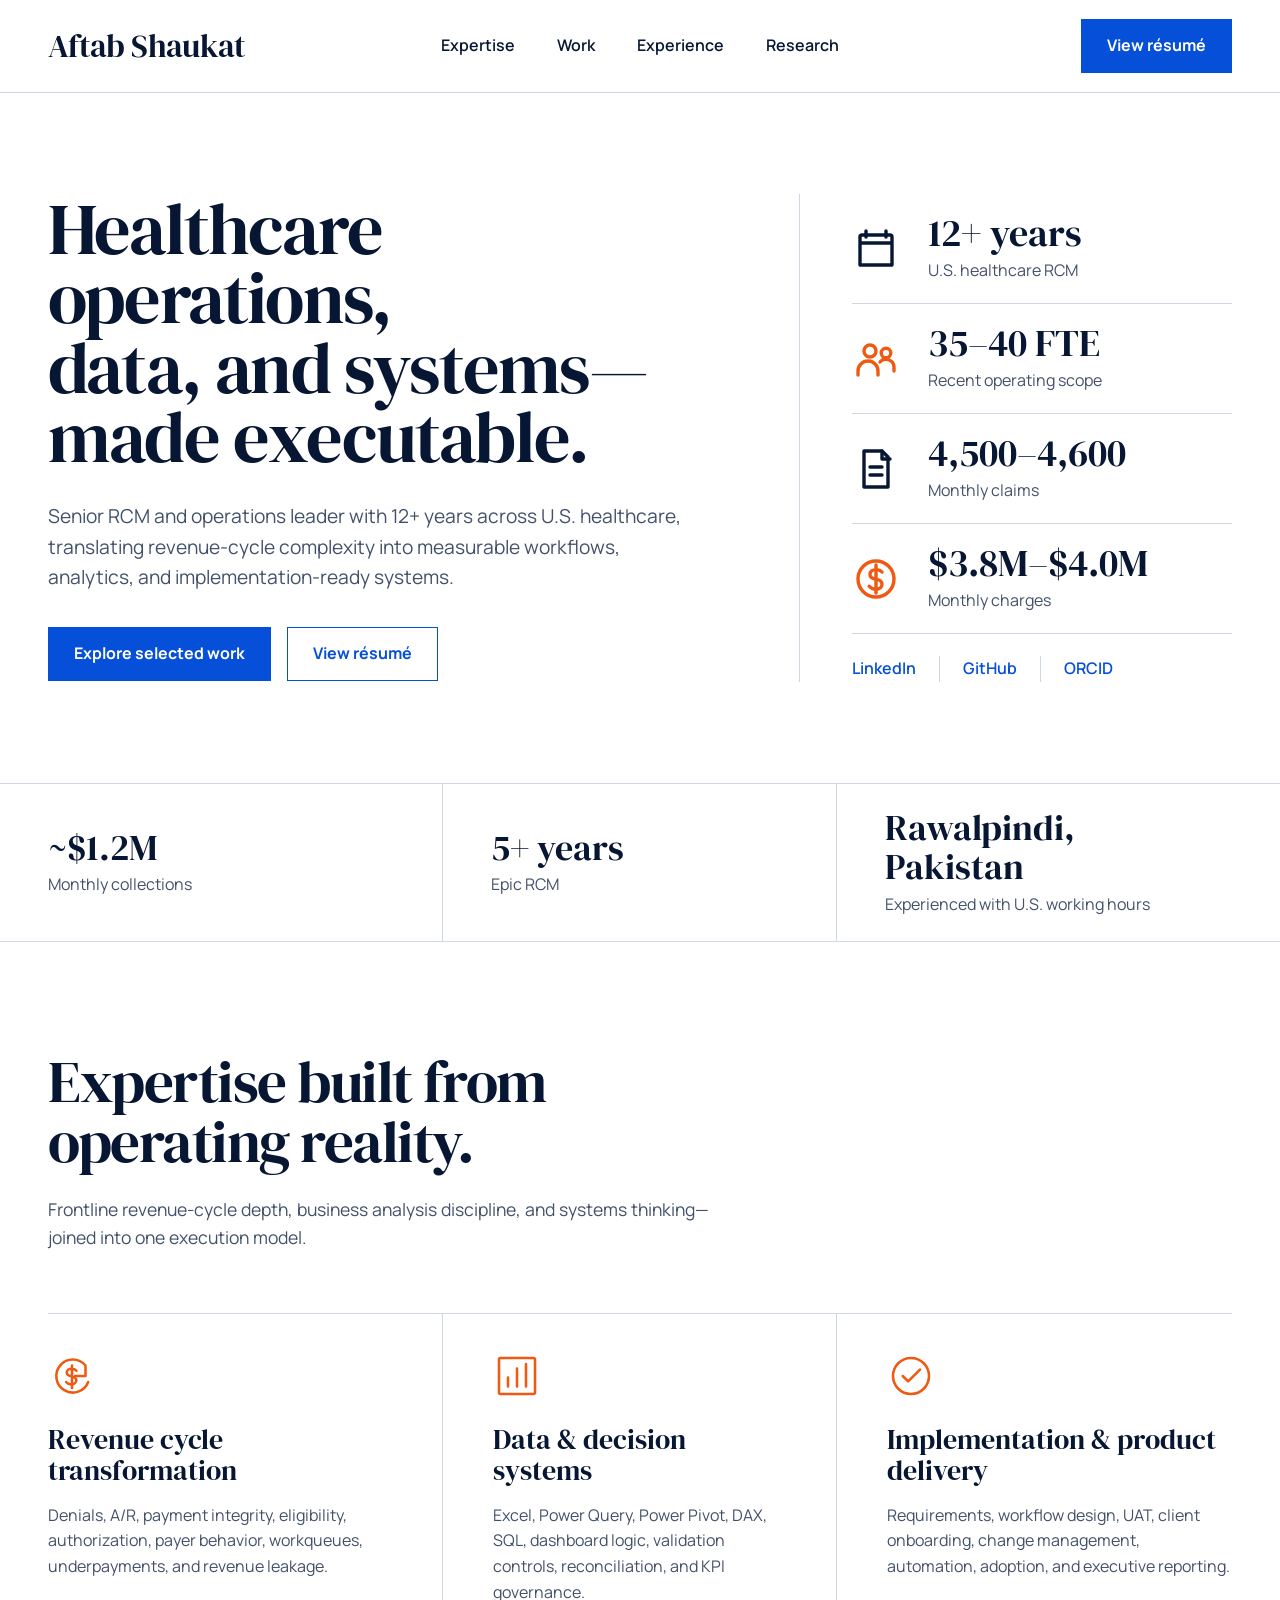
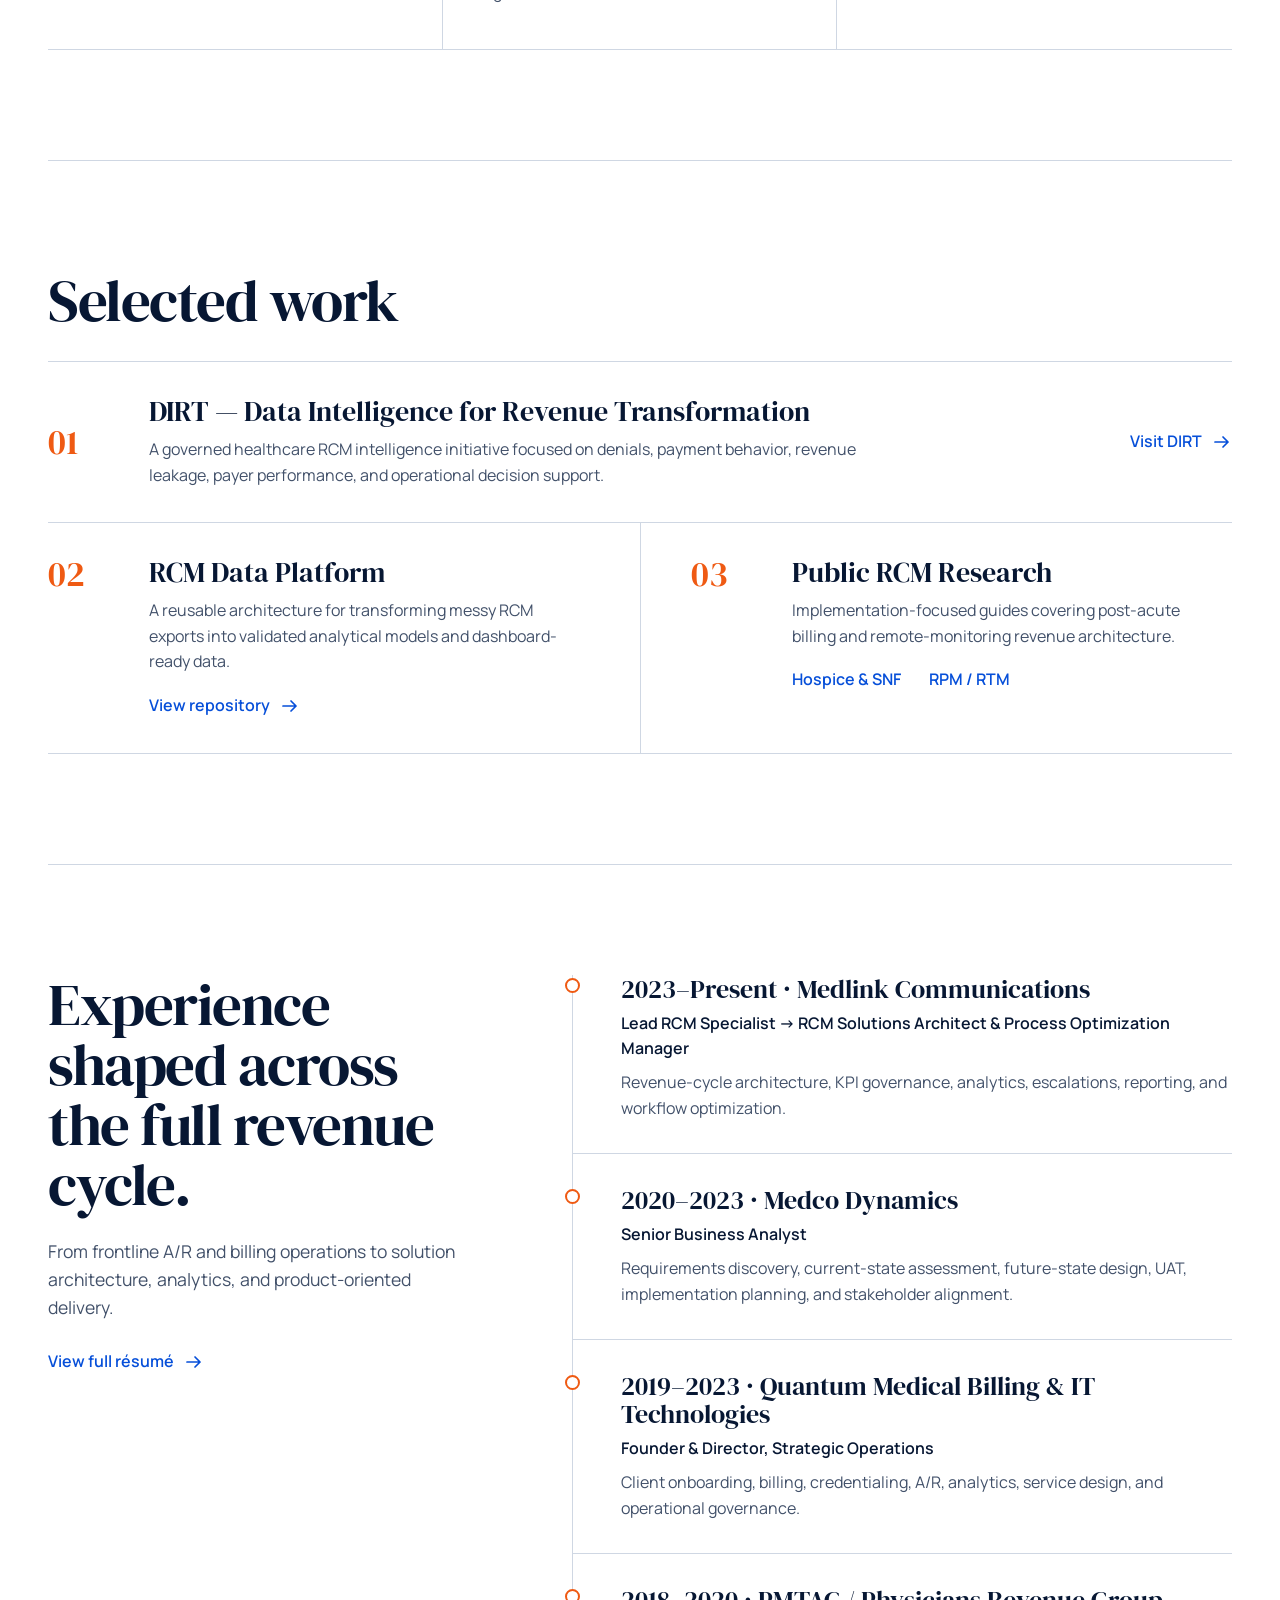
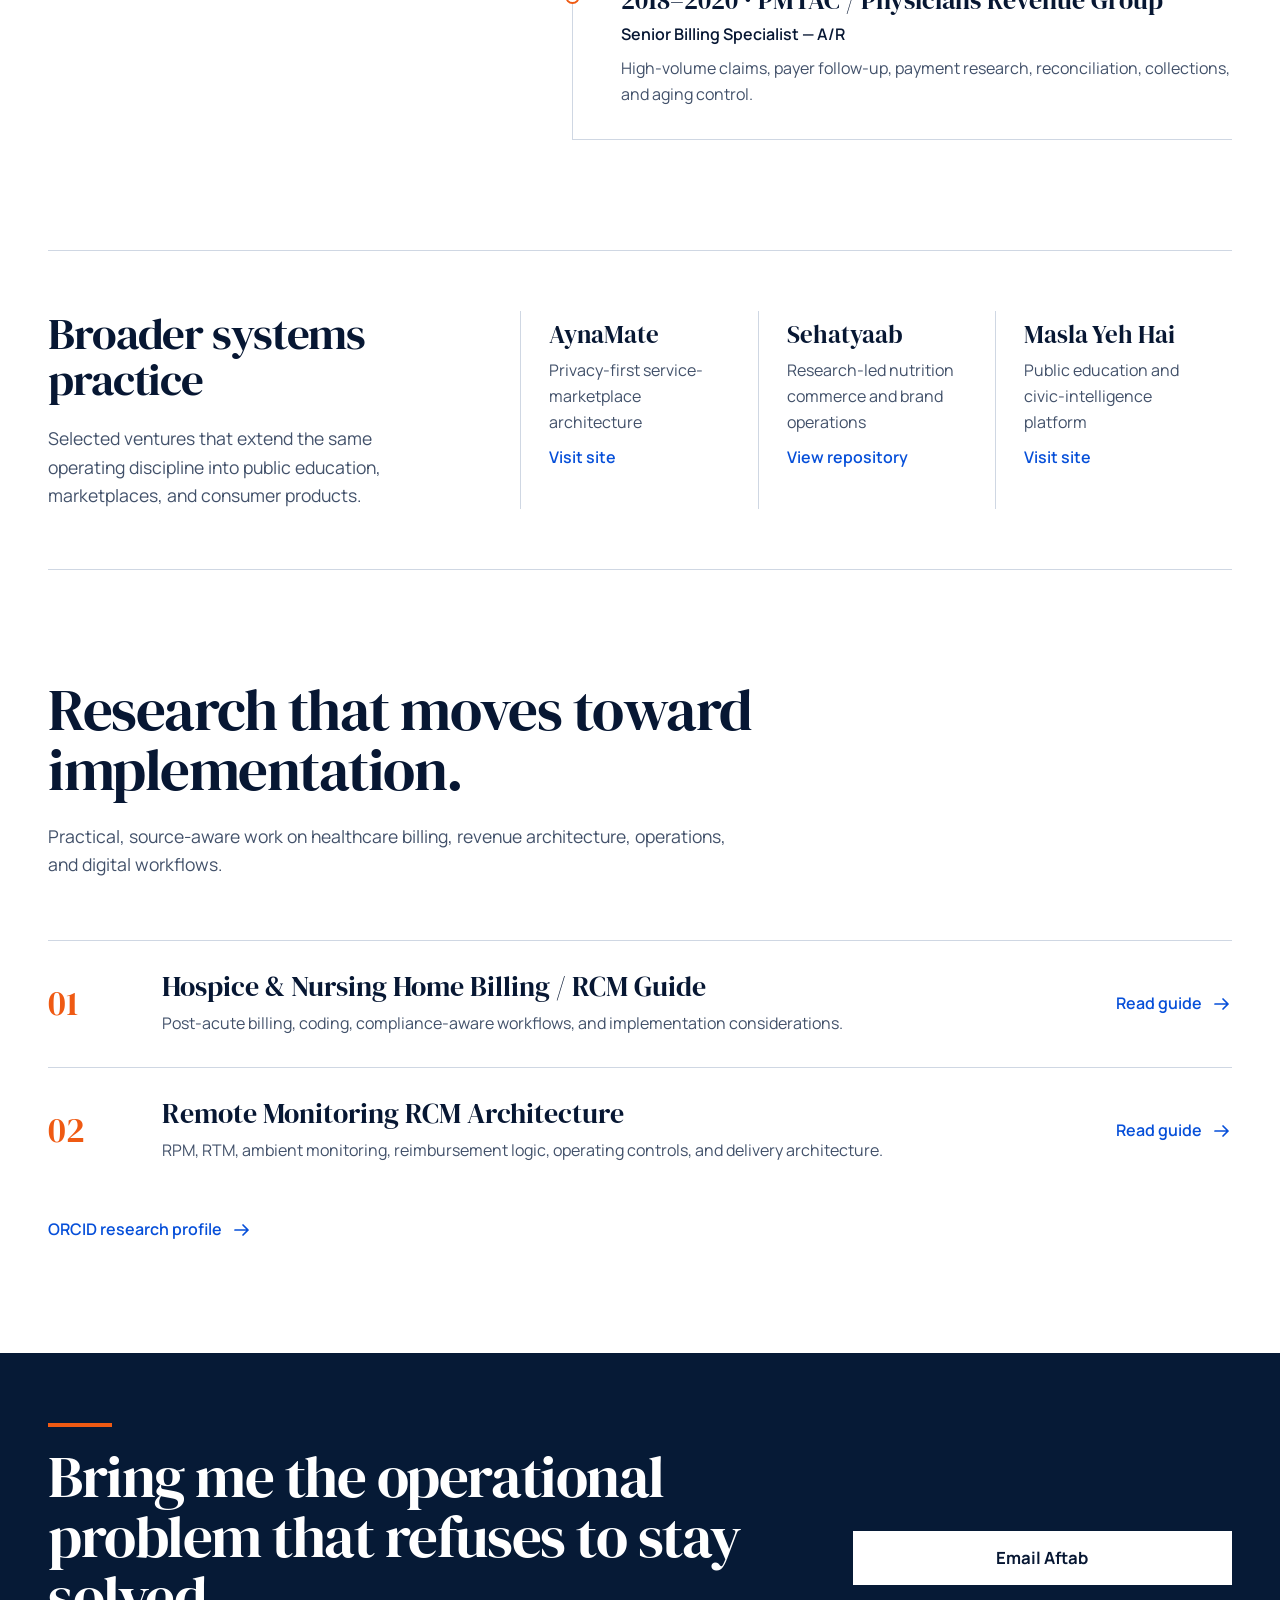
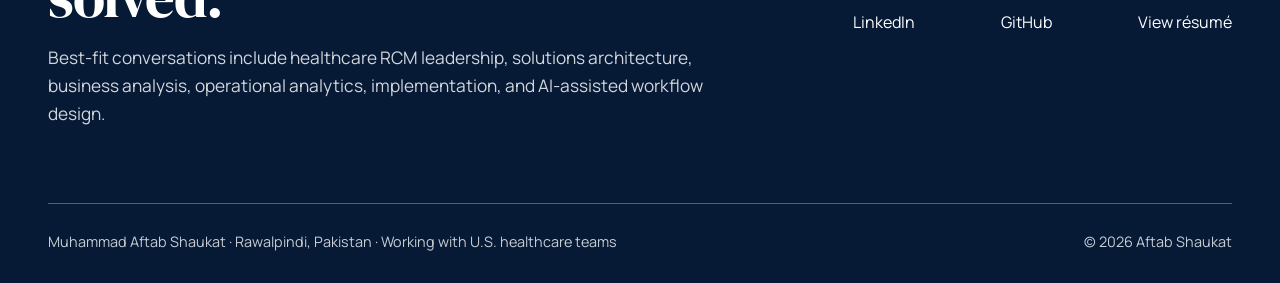
==== commit 4a759039: "feat(portfolio): publish editorial career anchor" ====
--- a/index.html
+++ b/index.html
@@ -1,77 +1,260 @@
 <!doctype html>
 <html lang="en">
 <head>
-  <meta charset="utf-8" />
-  <meta name="viewport" content="width=device-width, initial-scale=1" />
-  <title>Aftab Shaukat | Healthcare RCM, Operations Intelligence & AI Product Systems</title>
-  <meta name="description" content="Official portfolio of Muhammad Aftab Shaukat — healthcare RCM operator, operations intelligence builder, business analyst, and AI-assisted product systems strategist creating value for organizations, clients, and public users." />
-  <meta name="robots" content="index, follow, max-image-preview:large" />
-  <meta name="author" content="Muhammad Aftab Shaukat" />
-  <meta name="theme-color" content="#050816" />
-  <link rel="canonical" href="https://aftabshaukat.me/" />
-  <meta property="og:type" content="website" />
-  <meta property="og:title" content="Aftab Shaukat | Operations Intelligence & AI Product Systems" />
-  <meta property="og:description" content="A modern proof-of-work portfolio across healthcare RCM intelligence, data systems, marketplace architecture, civic education, nutrition commerce, and public research." />
-  <meta property="og:url" content="https://aftabshaukat.me/" />
-  <meta property="og:site_name" content="Aftab Shaukat" />
-  <meta name="twitter:card" content="summary_large_image" />
-  <meta name="twitter:title" content="Aftab Shaukat | Operations Intelligence & Product Systems" />
-  <meta name="twitter:description" content="Healthcare RCM, operations intelligence, data systems, AI-assisted execution, and public proof-of-work." />
+  <meta charset="utf-8">
+  <meta name="viewport" content="width=device-width, initial-scale=1">
+  <title>Aftab Shaukat | Healthcare RCM, Operations & Data Systems</title>
+  <meta name="description" content="Muhammad Aftab Shaukat is a healthcare RCM and operations leader focused on solutions architecture, business analysis, revenue intelligence, data systems, and implementation.">
+  <meta name="author" content="Muhammad Aftab Shaukat">
+  <meta name="robots" content="index, follow, max-image-preview:large">
+  <meta name="theme-color" content="#ffffff">
+  <link rel="canonical" href="https://aftabshaukat.me/">
+  <meta property="og:type" content="website">
+  <meta property="og:title" content="Aftab Shaukat | Healthcare Operations, Data & Systems">
+  <meta property="og:description" content="Healthcare operations, data, and systems—made executable. Explore verified experience, selected work, research, and résumé.">
+  <meta property="og:url" content="https://aftabshaukat.me/">
+  <meta property="og:site_name" content="Aftab Shaukat">
+  <meta name="twitter:card" content="summary">
+  <meta name="twitter:title" content="Aftab Shaukat | Healthcare Operations, Data & Systems">
+  <meta name="twitter:description" content="Healthcare RCM leadership, solutions architecture, business analysis, revenue intelligence, and implementation.">
+  <link rel="preconnect" href="https://fonts.googleapis.com">
+  <link rel="preconnect" href="https://fonts.gstatic.com" crossorigin>
+  <link href="https://fonts.googleapis.com/css2?family=DM+Serif+Display&family=Manrope:wght@400;500;600;700&display=swap" rel="stylesheet">
+  <link rel="stylesheet" href="/assets/css/site.css">
   <script type="application/ld+json">
   {
-    "@context":"https://schema.org",
-    "@type":"Person",
-    "name":"Muhammad Aftab Shaukat",
-    "alternateName":"Aftab Shaukat",
-    "url":"https://aftabshaukat.me/",
-    "email":"muhammadaftabshaukat@gmail.com",
-    "jobTitle":"Healthcare RCM and Operations Intelligence Builder",
-    "sameAs":[
-      "https://github.com/aashaukatc/aashaukatc.github.io",
-      "https://github.com/aashaukatc/aashaukatc",
+    "@context": "https://schema.org",
+    "@type": "Person",
+    "name": "Muhammad Aftab Shaukat",
+    "alternateName": "Aftab Shaukat",
+    "url": "https://aftabshaukat.me/",
+    "email": "mailto:muhammadaftabshaukat@gmail.com",
+    "jobTitle": "Healthcare RCM and Operations Leader",
+    "address": {
+      "@type": "PostalAddress",
+      "addressLocality": "Rawalpindi",
+      "addressCountry": "PK"
+    },
+    "sameAs": [
       "https://www.linkedin.com/in/healthcare-rcm-leader/",
-      "https://orcid.org/0009-0009-0342-9877",
-      "https://dirtrcm.com/",
-      "https://maslayehhai.com/",
-      "http://aynamate.life/"
+      "https://github.com/aashaukatc",
+      "https://orcid.org/0009-0009-0342-9877"
+    ],
+    "knowsAbout": [
+      "Healthcare Revenue Cycle Management",
+      "Business Analysis",
+      "Solutions Architecture",
+      "Operational Analytics",
+      "Data Governance",
+      "Healthcare Implementation"
     ]
   }
   </script>
-  <link rel="preconnect" href="https://fonts.googleapis.com" />
-  <link rel="preconnect" href="https://fonts.gstatic.com" crossorigin />
-  <link href="https://fonts.googleapis.com/css2?family=Inter:wght@400;500;600;700;800;900&family=Space+Grotesk:wght@500;600;700&display=swap" rel="stylesheet" />
-  <style>
-    :root{
-      --bg:#050816;--bg2:#08111f;--ink:#f7fbff;--muted:#aab7ce;--soft:#728099;--line:rgba(255,255,255,.13);--panel:rgba(12,18,32,.64);--panel2:rgba(255,255,255,.055);--blue:#64a8ff;--cyan:#5ce1e6;--gold:#f0bd62;--green:#79e28b;--rose:#ff88c8;--violet:#a98bff;--orange:#ffb76b;--shadow:0 24px 100px rgba(0,0,0,.42);--radius:26px
-    }
-    *{box-sizing:border-box}html{scroll-behavior:smooth}body{margin:0;font-family:Inter,system-ui,sans-serif;color:var(--ink);background:var(--bg);line-height:1.6;overflow-x:hidden}a{color:inherit}.wrap{width:min(1180px,calc(100% - 34px));margin:auto}.noise{position:fixed;inset:0;pointer-events:none;z-index:-1;background-image:radial-gradient(circle at 10% 8%,rgba(100,168,255,.24),transparent 27%),radial-gradient(circle at 90% 3%,rgba(240,189,98,.20),transparent 26%),radial-gradient(circle at 76% 88%,rgba(169,139,255,.14),transparent 28%),linear-gradient(180deg,#050816,#08111f 55%,#050816)}.noise:after{content:"";position:absolute;inset:0;background-image:linear-gradient(rgba(255,255,255,.035) 1px,transparent 1px),linear-gradient(90deg,rgba(255,255,255,.035) 1px,transparent 1px);background-size:70px 70px;mask-image:linear-gradient(to bottom,rgba(0,0,0,.95),rgba(0,0,0,.25));opacity:.36}.orb{position:absolute;border-radius:999px;filter:blur(18px);opacity:.8;pointer-events:none}.orb.one{width:220px;height:220px;background:rgba(92,225,230,.18);left:8%;top:160px}.orb.two{width:260px;height:260px;background:rgba(240,189,98,.14);right:7%;top:95px}.top{position:sticky;top:0;z-index:50;border-bottom:1px solid var(--line);background:rgba(5,8,22,.70);backdrop-filter:blur(18px)}nav{height:74px;display:flex;align-items:center;justify-content:space-between;gap:18px}.brand{display:flex;align-items:center;gap:11px;text-decoration:none;font-family:"Space Grotesk",Inter,sans-serif;font-size:1.08rem;font-weight:800;letter-spacing:-.04em}.mark{width:34px;height:34px;border-radius:12px;background:linear-gradient(135deg,var(--blue),var(--gold));box-shadow:0 0 28px rgba(100,168,255,.35)}.navlinks{display:flex;gap:14px;flex-wrap:wrap;font-size:.86rem;color:#d8e2f5;font-weight:800}.navlinks a{text-decoration:none;opacity:.88}.navlinks a:hover{opacity:1;color:var(--cyan)}.hero{position:relative;padding:86px 0 46px}.hero-grid{display:grid;grid-template-columns:1.05fr .95fr;gap:28px;align-items:center}.eyebrow{display:inline-flex;align-items:center;gap:8px;padding:8px 12px;border:1px solid var(--line);border-radius:999px;background:rgba(255,255,255,.055);font-size:.72rem;text-transform:uppercase;letter-spacing:.13em;color:#d9e8ff;font-weight:900}.pulse{width:8px;height:8px;border-radius:50%;background:var(--green);box-shadow:0 0 16px var(--green)}h1,h2,h3{font-family:"Space Grotesk",Inter,sans-serif;margin:0;line-height:1.02;letter-spacing:-.055em}h1{margin-top:18px;font-size:clamp(2.55rem,6.8vw,6.2rem);max-width:940px}.grad{background:linear-gradient(90deg,#fff,var(--cyan),var(--gold));-webkit-background-clip:text;background-clip:text;color:transparent}.lead{margin:22px 0 0;color:var(--muted);font-size:clamp(1.02rem,1.75vw,1.28rem);max-width:840px}.actions{display:flex;flex-wrap:wrap;gap:12px;margin-top:30px}.btn{border:1px solid var(--line);background:rgba(255,255,255,.065);color:var(--ink);padding:12px 16px;border-radius:999px;text-decoration:none;font-weight:900;font-size:.92rem;display:inline-flex;align-items:center;gap:9px;transition:.18s ease}.btn:hover{transform:translateY(-2px);border-color:rgba(92,225,230,.55);box-shadow:0 14px 40px rgba(0,0,0,.22)}.btn.primary{background:linear-gradient(135deg,#2f6df6,#57d7ff);border-color:transparent;color:#fff}.btn.gold{background:linear-gradient(135deg,#b87322,#f0bd62);border-color:transparent;color:#111827}.stage{position:relative;min-height:470px;border:1px solid var(--line);border-radius:34px;background:linear-gradient(180deg,rgba(13,24,46,.84),rgba(5,8,22,.52));box-shadow:var(--shadow);overflow:hidden}.stage:before{content:"";position:absolute;inset:0;background:radial-gradient(circle at 55% 45%,rgba(92,225,230,.18),transparent 24%),radial-gradient(circle at 35% 70%,rgba(240,189,98,.12),transparent 25%)}.ring{position:absolute;border:1px solid rgba(255,255,255,.16);border-radius:50%;left:50%;top:50%;transform:translate(-50%,-50%);animation:spin 24s linear infinite}.r1{width:330px;height:330px}.r2{width:230px;height:230px;animation-duration:17s;animation-direction:reverse}.r3{width:130px;height:130px;animation-duration:12s}.node{position:absolute;width:15px;height:15px;border-radius:50%;background:var(--cyan);box-shadow:0 0 22px rgba(92,225,230,.9)}.n1{left:24%;top:34%}.n2{right:23%;top:25%;background:var(--gold);box-shadow:0 0 22px rgba(240,189,98,.8)}.n3{left:34%;bottom:22%;background:var(--green);box-shadow:0 0 22px rgba(121,226,139,.8)}.n4{right:30%;bottom:32%;background:var(--rose);box-shadow:0 0 22px rgba(255,136,200,.8)}.terminal{position:absolute;left:22px;right:22px;bottom:22px;border:1px solid rgba(255,255,255,.13);border-radius:22px;background:rgba(5,8,22,.65);backdrop-filter:blur(14px);padding:16px}.terminal small{display:block;color:var(--soft);font-weight:900;text-transform:uppercase;letter-spacing:.12em}.terminal strong{display:block;margin-top:8px;font-size:1.1rem}.terminal p{margin:6px 0 0;color:var(--muted);font-size:.92rem}@keyframes spin{to{transform:translate(-50%,-50%) rotate(360deg)}}section{padding:46px 0}.section-head{display:flex;justify-content:space-between;align-items:end;gap:18px;margin-bottom:20px}.section-title{font-size:clamp(1.8rem,3.2vw,2.7rem)}.section-copy{margin:8px 0 0;color:var(--muted);max-width:760px}.panel{border:1px solid var(--line);border-radius:var(--radius);background:linear-gradient(180deg,var(--panel),rgba(10,17,31,.55));box-shadow:var(--shadow);backdrop-filter:blur(12px)}.bento{display:grid;grid-template-columns:1.1fr .9fr .9fr;gap:16px}.card{position:relative;overflow:hidden;padding:22px;min-height:100%;border:1px solid var(--line);border-radius:var(--radius);background:linear-gradient(180deg,rgba(255,255,255,.075),rgba(255,255,255,.038));transition:.2s ease}.card:hover{transform:translateY(-3px);border-color:rgba(92,225,230,.38)}.card.big{grid-row:span 2}.tag{display:inline-flex;gap:6px;align-items:center;border:1px solid var(--line);border-radius:999px;padding:5px 10px;color:#d8e8ff;font-size:.7rem;font-weight:900;text-transform:uppercase;letter-spacing:.08em}.tag:before{content:"";width:7px;height:7px;border-radius:50%;background:currentColor}.card h3{font-size:1.45rem;margin-top:14px}.card p{color:var(--muted);margin:10px 0 0}.meta{margin-top:14px;padding-top:14px;border-top:1px solid var(--line);font-size:.88rem;color:#dce7fb}.metric-row{display:grid;grid-template-columns:repeat(4,1fr);gap:12px;margin-top:18px}.metric{padding:16px;border:1px solid var(--line);border-radius:20px;background:rgba(255,255,255,.052)}.metric strong{font-family:"Space Grotesk";display:block;font-size:1.45rem}.metric span{color:var(--soft);font-size:.78rem;text-transform:uppercase;letter-spacing:.08em;font-weight:900}.filters{display:flex;gap:10px;flex-wrap:wrap;margin-bottom:18px}.filter{border:1px solid var(--line);background:rgba(255,255,255,.055);color:#d9e8ff;border-radius:999px;padding:9px 13px;font-weight:900;cursor:pointer}.filter.active,.filter:hover{background:rgba(92,225,230,.13);border-color:rgba(92,225,230,.5);color:#fff}.grid3{display:grid;grid-template-columns:repeat(3,1fr);gap:16px}.project[data-hide="true"]{display:none}.status{display:inline-flex;margin-left:6px;border-radius:999px;padding:4px 8px;background:rgba(100,168,255,.15);color:#cfe6ff;font-size:.7rem;font-weight:900}.links{display:flex;flex-wrap:wrap;gap:8px;margin-top:14px}.mini{font-size:.82rem;font-weight:900;text-decoration:none;border:1px solid var(--line);border-radius:999px;padding:7px 10px;color:#e5efff;background:rgba(255,255,255,.045)}.mini:hover{border-color:rgba(92,225,230,.55)}.matrix{width:100%;border-collapse:collapse;overflow:hidden;border-radius:22px}.matrix th,.matrix td{border-bottom:1px solid var(--line);padding:15px;text-align:left;vertical-align:top}.matrix th{background:rgba(255,255,255,.07);font-size:.78rem;text-transform:uppercase;letter-spacing:.09em}.matrix td{color:var(--muted)}.identity{display:grid;grid-template-columns:repeat(5,1fr);gap:12px}.idlink{padding:16px;text-decoration:none;border:1px solid var(--line);border-radius:20px;background:rgba(255,255,255,.052);font-weight:900;min-height:100px;display:flex;flex-direction:column;justify-content:space-between}.idlink small{color:var(--soft);text-transform:uppercase;letter-spacing:.08em}.placeholder{color:#ffe3a6}.quote{padding:26px}.quote p{font-family:"Space Grotesk";font-size:clamp(1.35rem,2.6vw,2.2rem);line-height:1.17;letter-spacing:-.04em;margin:0}.quote span{display:block;color:var(--soft);margin-top:12px}.contact{display:grid;grid-template-columns:1.25fr .75fr;gap:16px;padding:26px}.contact p{color:var(--muted);margin:10px 0 0}footer{padding:30px 0 42px;border-top:1px solid var(--line);color:var(--soft);margin-top:38px}@media(prefers-reduced-motion:reduce){*,*:before,*:after{animation:none!important;scroll-behavior:auto!important;transition:none!important}}@media(max-width:980px){.hero-grid,.contact{grid-template-columns:1fr}.stage{min-height:360px}.bento{grid-template-columns:1fr}.metric-row{grid-template-columns:repeat(2,1fr)}.grid3{grid-template-columns:1fr}.identity{grid-template-columns:repeat(2,1fr)}}@media(max-width:720px){nav{height:auto;align-items:flex-start;flex-direction:column;padding:14px 0}.hero{padding-top:52px}.metric-row,.identity{grid-template-columns:1fr}.stage{min-height:320px}.ring.r1{width:260px;height:260px}.ring.r2{width:185px;height:185px}.ring.r3{width:105px;height:105px}.section-head{display:block}.matrix{font-size:.9rem}}
-  </style>
 </head>
 <body>
-  <div class="noise"></div><div class="orb one"></div><div class="orb two"></div>
-  <header class="top"><div class="wrap"><nav><a class="brand" href="/"><span class="mark"></span><span>Aftab Shaukat</span></a><div class="navlinks"><a href="#value">Value</a><a href="#projects">Projects</a><a href="#proof">Proof</a><a href="#identity">Links</a><a href="#contact">Contact</a></div></nav></div></header>
-  <main>
-    <section class="hero"><div class="wrap hero-grid"><div><div class="eyebrow"><span class="pulse"></span> Executive portfolio · systems builder</div><h1>Operational intelligence, built into <span class="grad">useful systems.</span></h1><p class="lead">I help translate complex healthcare revenue operations, data problems, workflows, and product ideas into structured systems that organizations, clients, and public users can actually act on.</p><div class="actions"><a class="btn primary" href="mailto:muhammadaftabshaukat@gmail.com">Start a conversation</a><a class="btn" href="https://www.linkedin.com/in/healthcare-rcm-leader/" target="_blank" rel="noopener">LinkedIn</a><a class="btn" href="https://github.com/aashaukatc/aashaukatc" target="_blank" rel="noopener">GitHub README</a><a class="btn gold" href="https://orcid.org/0009-0009-0342-9877" target="_blank" rel="noopener">ORCID</a></div><div class="metric-row"><div class="metric"><strong>RCM</strong><span>Revenue operations</span></div><div class="metric"><strong>Data</strong><span>Decision systems</span></div><div class="metric"><strong>AI</strong><span>Execution leverage</span></div><div class="metric"><strong>Public</strong><span>Proof of work</span></div></div></div><div class="stage" aria-label="Animated abstract systems map"><div class="ring r1"></div><div class="ring r2"></div><div class="ring r3"></div><span class="node n1"></span><span class="node n2"></span><span class="node n3"></span><span class="node n4"></span><div class="terminal"><small>Operating model</small><strong>Problem → Process → Data → Root Cause → System → Action</strong><p>A visual language for the portfolio: not decoration, but signal — systems, relationships, decisions, and measurable output.</p></div></div></div></section>
-
-    <section id="value"><div class="wrap"><div class="section-head"><div><h2 class="section-title">Built for value, not vanity.</h2><p class="section-copy">The portfolio is designed to communicate executive usefulness: clearer operations, faster diagnosis, cleaner handoffs, stronger systems, and public proof that the work exists.</p></div></div><div class="bento"><article class="card big"><span class="tag" style="color:var(--blue)">Organizations</span><h3>Turn operational drag into measurable control.</h3><p>Healthcare organizations and service teams need more than reports. They need visibility into denial patterns, claim friction, payer behavior, AR aging, QA breaks, and where work gets stuck.</p><div class="meta">Value delivered: RCM intelligence, KPI discipline, escalation logic, process redesign, and implementation-ready analysis.</div></article><article class="card"><span class="tag" style="color:var(--gold)">Clients</span><h3>Move from scattered problem to structured execution.</h3><p>Client work improves when business analysis, workflow design, data thinking, and product architecture happen in one joined-up system.</p></article><article class="card"><span class="tag" style="color:var(--green)">Public</span><h3>Make useful knowledge easier to act on.</h3><p>Public assets are built as structured research, explainers, civic education, and productized learning — not random content.</p></article><article class="card"><span class="tag" style="color:var(--rose)">Products</span><h3>Prototype with operating discipline.</h3><p>Projects are treated as systems: market, workflow, data, trust, governance, interface, and deployment path.</p></article><article class="card"><span class="tag" style="color:var(--violet)">AI</span><h3>Use AI as leverage, not theatre.</h3><p>AI belongs where it improves analysis, documentation, routing, research, summarization, and decision support.</p></article></div></div></section>
-
-    <section id="projects"><div class="wrap"><div class="section-head"><div><h2 class="section-title">Project ecosystem</h2><p class="section-copy">A portfolio of systems across healthcare intelligence, local marketplaces, civic education, nutrition commerce, data platforms, and automation labs.</p></div></div><div class="filters"><button class="filter active" data-filter="all">All</button><button class="filter" data-filter="healthcare">Healthcare</button><button class="filter" data-filter="marketplace">Marketplace</button><button class="filter" data-filter="public">Public</button><button class="filter" data-filter="data">Data</button></div><div class="grid3" id="projectGrid"><article class="card project" data-type="healthcare data"><span class="tag" style="color:var(--blue)">Healthcare intelligence</span><span class="status">Stage-gated</span><h3>DIRT</h3><p>Data Intelligence for Revenue Transformation — a governed no-PHI RCM intelligence direction for denials, leakage, payer behavior, CPT/provider/facility performance, and operational decision support.</p><div class="links"><a class="mini" href="https://dirtrcm.com/" target="_blank" rel="noopener">Live / Domain</a><a class="mini" href="[PLACEHOLDER: DIRT public case study]">Case study</a></div></article><article class="card project" data-type="marketplace"><span class="tag" style="color:var(--rose)">Marketplace system</span><span class="status">Active build</span><h3>AynaMate</h3><p>Privacy-first beauty and local-services marketplace direction for customers and artist partners, with staged web-first marketplace architecture and enterprise documentation boundary.</p><div class="links"><a class="mini" href="http://aynamate.life/" target="_blank" rel="noopener">AynaMate</a><a class="mini" href="[PLACEHOLDER: Product demo / screenshots]">Demo</a></div></article><article class="card project" data-type="public"><span class="tag" style="color:var(--green)">Civic education</span><span class="status">Public platform</span><h3>Masla Yeh Hai</h3><p>Pakistan-first public education, media, civic intelligence, and practical problem-solving platform for structured awareness, public reasoning, and useful systems.</p><div class="links"><a class="mini" href="https://maslayehhai.com/" target="_blank" rel="noopener">Website</a><a class="mini" href="[PLACEHOLDER: Open collaboration hub]">Open hub</a></div></article><article class="card project" data-type="marketplace public"><span class="tag" style="color:var(--gold)">Nutrition commerce</span><span class="status">MVP</span><h3>Sehatyaab</h3><p>Small-batch nutrition commerce concept with segmented product lines, pre-order logic, packaging, market research, and brand-system experiments for Rawalpindi/Islamabad.</p><div class="links"><a class="mini" href="[PLACEHOLDER: Sehatyaab live site]">Live site</a><a class="mini" href="[PLACEHOLDER: Market research page]">Research</a></div></article><article class="card project" data-type="data healthcare"><span class="tag" style="color:var(--cyan)">Data platform</span><span class="status">Internal model</span><h3>RCM Data Platform</h3><p>Operational data modeling direction for payer NCR, provider performance, CPT analysis, denial intelligence, AR aging, TAT, POS logic, and dashboard-ready analytics.</p><div class="links"><a class="mini" href="[PLACEHOLDER: Sanitized dashboard screenshots]">Screenshots</a><a class="mini" href="[PLACEHOLDER: Technical write-up]">Write-up</a></div></article><article class="card project" data-type="data public"><span class="tag" style="color:var(--violet)">Research assets</span><span class="status">Published assets</span><h3>Public RCM Research</h3><p>Implementation-focused research assets covering healthcare billing, compliance-aware workflows, operational risks, KPI governance, and practical execution planning.</p><div class="links"><a class="mini" href="/hospice-nursing-home-billing-rcm.html">Hospice/SNF guide</a><a class="mini" href="/remote-monitoring-rcm-architecture.html">RPM/RTM guide</a></div></article></div></div></section>
-
-    <section id="proof"><div class="wrap"><div class="section-head"><div><h2 class="section-title">Proof-of-work matrix</h2><p class="section-copy">The goal is to make the portfolio useful to employers, partners, clients, sponsors, and collaborators without overstating what is still in progress.</p></div></div><div class="panel"><table class="matrix"><thead><tr><th>Capability</th><th>Evidence</th><th>Business value</th></tr></thead><tbody><tr><td>Healthcare RCM operations</td><td>Revenue-cycle intelligence, denial logic, payer/CPT/provider/facility analysis, audit workflows.</td><td>Improves visibility into leakage, bottlenecks, reimbursement friction, and execution risk.</td></tr><tr><td>Business analysis</td><td>Problem framing, workflow mapping, stakeholder translation, requirements shaping, implementation briefs.</td><td>Reduces ambiguity between business operations, engineering, and leadership decisions.</td></tr><tr><td>Data systems</td><td>Structured models for KPIs, clean-room analytics, dashboards, mapping tables, and validation gates.</td><td>Turns scattered files and exports into decision-ready operating intelligence.</td></tr><tr><td>AI-assisted execution</td><td>Research synthesis, architecture documentation, automation planning, coding workflows, assistant patterns.</td><td>Speeds up build cycles while preserving human review and governance boundaries.</td></tr><tr><td>Public platforms</td><td>Masla Yeh Hai, research guides, market analysis, public education systems.</td><td>Creates credibility, social value, and visible proof beyond private work.</td></tr></tbody></table></div></div></section>
-
-    <section id="identity"><div class="wrap"><div class="section-head"><div><h2 class="section-title">Verified identity & links</h2><p class="section-copy">Core links are live. Remaining items stay as placeholders until the assets are ready instead of pretending they exist.</p></div></div><div class="identity"><a class="idlink" href="https://aftabshaukat.me/"><small>Portfolio</small><span>aftabshaukat.me</span></a><a class="idlink" href="https://github.com/aashaukatc/aashaukatc.github.io" target="_blank" rel="noopener"><small>Website repo</small><span>aashaukatc.github.io</span></a><a class="idlink" href="https://github.com/aashaukatc/aashaukatc" target="_blank" rel="noopener"><small>Profile repo</small><span>GitHub README</span></a><a class="idlink" href="https://www.linkedin.com/in/healthcare-rcm-leader/" target="_blank" rel="noopener"><small>LinkedIn</small><span>Professional profile</span></a><a class="idlink" href="https://orcid.org/0009-0009-0342-9877" target="_blank" rel="noopener"><small>ORCID</small><span>Research identity</span></a></div></div></section>
-
-    <section><div class="wrap"><div class="panel quote"><p>“I do not want the public brand to look like a resume. It should behave like an operating system for trust: work, proof, direction, and next action.”</p><span>Brand principle for this portfolio refresh</span></div></div></section>
-
-    <section id="contact"><div class="wrap"><div class="panel contact"><div><h2 class="section-title">Work with me where operations, data, and systems meet.</h2><p>Best-fit conversations: RCM leadership, healthcare analytics, operations intelligence, product operations, AI-assisted workflows, civic-tech/public education systems, and marketplace/product architecture.</p><div class="actions"><a class="btn primary" href="mailto:muhammadaftabshaukat@gmail.com">muhammadaftabshaukat@gmail.com</a><a class="btn" href="https://www.linkedin.com/in/healthcare-rcm-leader/" target="_blank" rel="noopener">LinkedIn</a></div></div><div><p class="placeholder">[PLACEHOLDER: Resume / CV link]</p><p class="placeholder">[PLACEHOLDER: Booking link]</p><p class="placeholder">[PLACEHOLDER: Media kit]</p><p class="placeholder">[PLACEHOLDER: Sanitized case studies]</p></div></div></div></section>
+  <a class="skip-link" href="#main">Skip to content</a>
+  <header class="site-header">
+    <div class="shell header-inner">
+      <a class="wordmark" href="/" aria-label="Aftab Shaukat home">Aftab Shaukat</a>
+      <button class="menu-toggle" type="button" aria-expanded="false" aria-controls="primary-nav">
+        <span></span><span></span><span></span><span class="sr-only">Open navigation</span>
+      </button>
+      <nav id="primary-nav" class="primary-nav" aria-label="Primary navigation">
+        <a href="#expertise">Expertise</a>
+        <a href="#work">Work</a>
+        <a href="#experience">Experience</a>
+        <a href="#research">Research</a>
+      </nav>
+      <a class="button button-primary header-cta" href="/resume.html">View résumé</a>
+    </div>
+  </header>
+
+  <main id="main">
+    <section class="hero shell" aria-labelledby="hero-title">
+      <div class="hero-copy">
+        <h1 id="hero-title">Healthcare operations,<br>data, and systems—<br>made executable.</h1>
+        <p>Senior RCM and operations leader with 12+ years across U.S. healthcare, translating revenue-cycle complexity into measurable workflows, analytics, and implementation-ready systems.</p>
+        <div class="button-row">
+          <a class="button button-primary" href="#work">Explore selected work</a>
+          <a class="button button-secondary" href="/resume.html">View résumé</a>
+        </div>
+      </div>
+      <div class="hero-proof" aria-label="Verified operating scale">
+        <div class="proof-item">
+          <svg viewBox="0 0 24 24" aria-hidden="true"><path d="M7 3v3m10-3v3M4 9h16M5 5h14a1 1 0 0 1 1 1v14H4V6a1 1 0 0 1 1-1Z"/></svg>
+          <div><strong>12+ years</strong><span>U.S. healthcare RCM</span></div>
+        </div>
+        <div class="proof-item">
+          <svg viewBox="0 0 24 24" aria-hidden="true"><circle cx="9" cy="8" r="3"/><circle cx="17" cy="9" r="2.4"/><path d="M3 20v-2a5 5 0 0 1 10 0v2m1-6.5a4 4 0 0 1 7 2.5v2"/></svg>
+          <div><strong>35–40 FTE</strong><span>Recent operating scope</span></div>
+        </div>
+        <div class="proof-item">
+          <svg viewBox="0 0 24 24" aria-hidden="true"><path d="M6 3h9l3 3v15H6zM9 11h6M9 15h6"/><path d="M15 3v4h4"/></svg>
+          <div><strong>4,500–4,600</strong><span>Monthly claims</span></div>
+        </div>
+        <div class="proof-item">
+          <svg viewBox="0 0 24 24" aria-hidden="true"><circle cx="12" cy="12" r="9"/><path d="M15 8.5c-.7-.8-1.7-1.2-3-1.2-1.7 0-3 1-3 2.4 0 1.5 1.3 2.1 3 2.4s3 1 3 2.5-1.3 2.5-3 2.5c-1.4 0-2.6-.5-3.4-1.5M12 5v14"/></svg>
+          <div><strong>$3.8M–$4.0M</strong><span>Monthly charges</span></div>
+        </div>
+        <div class="inline-links" aria-label="Professional profiles">
+          <a href="https://www.linkedin.com/in/healthcare-rcm-leader/" target="_blank" rel="noopener">LinkedIn</a>
+          <a href="https://github.com/aashaukatc" target="_blank" rel="noopener">GitHub</a>
+          <a href="https://orcid.org/0009-0009-0342-9877" target="_blank" rel="noopener">ORCID</a>
+        </div>
+      </div>
+    </section>
+
+    <section class="proof-band" aria-label="Additional verified evidence">
+      <div class="shell proof-band-grid">
+        <div><strong>~$1.2M</strong><span>Monthly collections</span></div>
+        <div><strong>5+ years</strong><span>Epic RCM</span></div>
+        <div><strong>Rawalpindi, Pakistan</strong><span>Experienced with U.S. working hours</span></div>
+      </div>
+    </section>
+
+    <section id="expertise" class="section shell">
+      <div class="section-intro">
+        <h2>Expertise built from<br>operating reality.</h2>
+        <p>Frontline revenue-cycle depth, business analysis discipline, and systems thinking—joined into one execution model.</p>
+      </div>
+      <div class="expertise-grid">
+        <article>
+          <svg viewBox="0 0 32 32" aria-hidden="true"><path d="M25 9a11 11 0 1 0 1.8 11M25 9v7h-7"/><path d="M19 12.5c-.8-.9-1.9-1.3-3.3-1.3-1.8 0-3.2 1-3.2 2.5 0 1.6 1.4 2.2 3.2 2.6s3.2 1 3.2 2.6-1.4 2.7-3.2 2.7c-1.5 0-2.8-.6-3.6-1.6M16 9v15"/></svg>
+          <h3>Revenue cycle transformation</h3>
+          <p>Denials, A/R, payment integrity, eligibility, authorization, payer behavior, workqueues, underpayments, and revenue leakage.</p>
+        </article>
+        <article>
+          <svg viewBox="0 0 32 32" aria-hidden="true"><rect x="4" y="4" width="24" height="24" rx="1"/><path d="M10 23v-6m6 6V11m6 12V8"/></svg>
+          <h3>Data & decision systems</h3>
+          <p>Excel, Power Query, Power Pivot, DAX, SQL, dashboard logic, validation controls, reconciliation, and KPI governance.</p>
+        </article>
+        <article>
+          <svg viewBox="0 0 32 32" aria-hidden="true"><circle cx="16" cy="16" r="12"/><path d="m10.5 16 3.6 3.6L22 11.8"/></svg>
+          <h3>Implementation & product delivery</h3>
+          <p>Requirements, workflow design, UAT, client onboarding, change management, automation, adoption, and executive reporting.</p>
+        </article>
+      </div>
+    </section>
+
+    <section id="work" class="section section-ruled shell">
+      <div class="section-intro compact"><h2>Selected work</h2></div>
+      <article class="work-row work-featured">
+        <div class="work-number">01</div>
+        <div class="work-body">
+          <h3>DIRT — Data Intelligence for Revenue Transformation</h3>
+          <p>A governed healthcare RCM intelligence initiative focused on denials, payment behavior, revenue leakage, payer performance, and operational decision support.</p>
+        </div>
+        <a class="arrow-link" href="https://dirtrcm.com/" target="_blank" rel="noopener">Visit DIRT <svg viewBox="0 0 20 20" aria-hidden="true"><path d="M3 10h13m-5-5 5 5-5 5"/></svg></a>
+      </article>
+      <div class="work-split">
+        <article class="work-row">
+          <div class="work-number">02</div>
+          <div class="work-body">
+            <h3>RCM Data Platform</h3>
+            <p>A reusable architecture for transforming messy RCM exports into validated analytical models and dashboard-ready data.</p>
+            <a class="arrow-link" href="https://github.com/aashaukatc/rcm-data-platform" target="_blank" rel="noopener">View repository <svg viewBox="0 0 20 20" aria-hidden="true"><path d="M3 10h13m-5-5 5 5-5 5"/></svg></a>
+          </div>
+        </article>
+        <article class="work-row">
+          <div class="work-number">03</div>
+          <div class="work-body">
+            <h3>Public RCM Research</h3>
+            <p>Implementation-focused guides covering post-acute billing and remote-monitoring revenue architecture.</p>
+            <div class="text-link-group">
+              <a class="arrow-link" href="/hospice-nursing-home-billing-rcm.html">Hospice & SNF</a>
+              <a class="arrow-link" href="/remote-monitoring-rcm-architecture.html">RPM / RTM</a>
+            </div>
+          </div>
+        </article>
+      </div>
+    </section>
+
+    <section id="experience" class="section experience-section shell">
+      <div class="experience-intro">
+        <h2>Experience shaped across the full revenue cycle.</h2>
+        <p>From frontline A/R and billing operations to solution architecture, analytics, and product-oriented delivery.</p>
+        <a class="arrow-link" href="/resume.html">View full résumé <svg viewBox="0 0 20 20" aria-hidden="true"><path d="M3 10h13m-5-5 5 5-5 5"/></svg></a>
+      </div>
+      <div class="timeline">
+        <article>
+          <span class="timeline-dot"></span>
+          <h3>2023–Present · Medlink Communications</h3>
+          <strong>Lead RCM Specialist → RCM Solutions Architect & Process Optimization Manager</strong>
+          <p>Revenue-cycle architecture, KPI governance, analytics, escalations, reporting, and workflow optimization.</p>
+        </article>
+        <article>
+          <span class="timeline-dot"></span>
+          <h3>2020–2023 · Medco Dynamics</h3>
+          <strong>Senior Business Analyst</strong>
+          <p>Requirements discovery, current-state assessment, future-state design, UAT, implementation planning, and stakeholder alignment.</p>
+        </article>
+        <article>
+          <span class="timeline-dot"></span>
+          <h3>2019–2023 · Quantum Medical Billing & IT Technologies</h3>
+          <strong>Founder & Director, Strategic Operations</strong>
+          <p>Client onboarding, billing, credentialing, A/R, analytics, service design, and operational governance.</p>
+        </article>
+        <article>
+          <span class="timeline-dot"></span>
+          <h3>2018–2020 · PMTAC / Physicians Revenue Group</h3>
+          <strong>Senior Billing Specialist — A/R</strong>
+          <p>High-volume claims, payer follow-up, payment research, reconciliation, collections, and aging control.</p>
+        </article>
+      </div>
+    </section>
+
+    <section class="ventures shell">
+      <div class="ventures-intro">
+        <h2>Broader systems practice</h2>
+        <p>Selected ventures that extend the same operating discipline into public education, marketplaces, and consumer products.</p>
+      </div>
+      <div class="venture-list">
+        <article><h3>AynaMate</h3><p>Privacy-first service-marketplace architecture</p><a href="http://aynamate.life/" target="_blank" rel="noopener">Visit site</a></article>
+        <article><h3>Sehatyaab</h3><p>Research-led nutrition commerce and brand operations</p><a href="https://github.com/aashaukatc/Sehatyab" target="_blank" rel="noopener">View repository</a></article>
+        <article><h3>Masla Yeh Hai</h3><p>Public education and civic-intelligence platform</p><a href="https://maslayehhai.com/" target="_blank" rel="noopener">Visit site</a></article>
+      </div>
+    </section>
+
+    <section id="research" class="section section-ruled shell">
+      <div class="section-intro">
+        <h2>Research that moves toward implementation.</h2>
+        <p>Practical, source-aware work on healthcare billing, revenue architecture, operations, and digital workflows.</p>
+      </div>
+      <article class="publication-row">
+        <span>01</span>
+        <div><h3>Hospice & Nursing Home Billing / RCM Guide</h3><p>Post-acute billing, coding, compliance-aware workflows, and implementation considerations.</p></div>
+        <a class="arrow-link" href="/hospice-nursing-home-billing-rcm.html">Read guide <svg viewBox="0 0 20 20" aria-hidden="true"><path d="M3 10h13m-5-5 5 5-5 5"/></svg></a>
+      </article>
+      <article class="publication-row">
+        <span>02</span>
+        <div><h3>Remote Monitoring RCM Architecture</h3><p>RPM, RTM, ambient monitoring, reimbursement logic, operating controls, and delivery architecture.</p></div>
+        <a class="arrow-link" href="/remote-monitoring-rcm-architecture.html">Read guide <svg viewBox="0 0 20 20" aria-hidden="true"><path d="M3 10h13m-5-5 5 5-5 5"/></svg></a>
+      </article>
+      <a class="arrow-link research-profile" href="https://orcid.org/0009-0009-0342-9877" target="_blank" rel="noopener">ORCID research profile <svg viewBox="0 0 20 20" aria-hidden="true"><path d="M3 10h13m-5-5 5 5-5 5"/></svg></a>
+    </section>
+
+    <section class="contact-section">
+      <div class="shell contact-grid">
+        <div>
+          <div class="orange-rule"></div>
+          <h2>Bring me the operational problem that refuses to stay solved.</h2>
+          <p>Best-fit conversations include healthcare RCM leadership, solutions architecture, business analysis, operational analytics, implementation, and AI-assisted workflow design.</p>
+        </div>
+        <div class="contact-actions">
+          <a class="button button-light" href="mailto:muhammadaftabshaukat@gmail.com">Email Aftab</a>
+          <div>
+            <a href="https://www.linkedin.com/in/healthcare-rcm-leader/" target="_blank" rel="noopener">LinkedIn</a>
+            <a href="https://github.com/aashaukatc" target="_blank" rel="noopener">GitHub</a>
+            <a href="/resume.html">View résumé</a>
+          </div>
+        </div>
+      </div>
+      <footer class="shell site-footer">
+        <span>Muhammad Aftab Shaukat · Rawalpindi, Pakistan · Working with U.S. healthcare teams</span>
+        <span>© <span data-year></span> Aftab Shaukat</span>
+      </footer>
+    </section>
   </main>
-  <footer><div class="wrap">© <span id="year"></span> Muhammad Aftab Shaukat · Healthcare RCM · Operations Intelligence · Data Systems · AI-assisted execution</div></footer>
-  <script>
-    document.getElementById('year').textContent = new Date().getFullYear();
-    const buttons=[...document.querySelectorAll('.filter')];
-    const cards=[...document.querySelectorAll('.project')];
-    buttons.forEach(btn=>btn.addEventListener('click',()=>{buttons.forEach(b=>b.classList.remove('active'));btn.classList.add('active');const f=btn.dataset.filter;cards.forEach(card=>{const show=f==='all'||card.dataset.type.includes(f);card.dataset.hide=show?'false':'true';});}));
-    document.querySelectorAll('.card').forEach(card=>{card.addEventListener('mousemove',e=>{const r=card.getBoundingClientRect();card.style.setProperty('--mx',`${e.clientX-r.left}px`);card.style.setProperty('--my',`${e.clientY-r.top}px`);});});
-  </script>
+  <script src="/assets/js/site.js" defer></script>
 </body>
 </html>
--- a/assets/css/site.css
+++ b/assets/css/site.css
@@ -0,0 +1,186 @@
+:root {
+  --paper: #ffffff;
+  --ink: #071733;
+  --muted: #42516a;
+  --line: #cfd7e3;
+  --blue: #064fd9;
+  --blue-dark: #033ea9;
+  --orange: #ef5a13;
+  --navy: #061a36;
+  --serif: "DM Serif Display", Georgia, serif;
+  --sans: "Manrope", Arial, sans-serif;
+  --shell: 1380px;
+}
+
+* { box-sizing: border-box; }
+html { scroll-behavior: smooth; }
+body { margin: 0; color: var(--ink); background: var(--paper); font-family: var(--sans); font-size: 16px; line-height: 1.6; -webkit-font-smoothing: antialiased; }
+a { color: inherit; }
+button, a { -webkit-tap-highlight-color: transparent; }
+img, svg { display: block; }
+svg { fill: none; stroke: currentColor; stroke-linecap: round; stroke-linejoin: round; stroke-width: 1.7; }
+:focus-visible { outline: 3px solid var(--orange); outline-offset: 4px; }
+.shell { width: min(var(--shell), calc(100% - 96px)); margin-inline: auto; }
+.sr-only { position: absolute; width: 1px; height: 1px; padding: 0; margin: -1px; overflow: hidden; clip: rect(0, 0, 0, 0); white-space: nowrap; border: 0; }
+.skip-link { position: fixed; left: 20px; top: -80px; z-index: 100; background: var(--ink); color: white; padding: 12px 16px; text-decoration: none; transition: top .2s ease; }
+.skip-link:focus { top: 20px; }
+
+.site-header { position: sticky; top: 0; z-index: 50; background: rgba(255,255,255,.96); border-bottom: 1px solid var(--line); backdrop-filter: blur(12px); }
+.header-inner { min-height: 92px; display: grid; grid-template-columns: 1fr auto 1fr; align-items: center; gap: 34px; }
+.wordmark { font-family: var(--serif); font-size: clamp(1.65rem, 2.5vw, 2.25rem); line-height: 1; text-decoration: none; letter-spacing: -.02em; }
+.primary-nav { display: flex; align-items: center; gap: clamp(22px, 3.3vw, 54px); }
+.primary-nav a { font-weight: 600; text-decoration: none; }
+.primary-nav a:hover { color: var(--blue); }
+.header-cta { justify-self: end; }
+.menu-toggle { display: none; border: 0; background: transparent; padding: 10px; }
+.menu-toggle > span:not(.sr-only) { display: block; width: 26px; height: 2px; background: var(--ink); margin: 5px 0; }
+
+.button { min-height: 54px; display: inline-flex; align-items: center; justify-content: center; padding: 0 25px; border: 1.5px solid transparent; font-weight: 700; text-decoration: none; transition: background .18s ease, color .18s ease, border .18s ease, transform .18s ease; }
+.button:hover { transform: translateY(-2px); }
+.button-primary { background: var(--blue); color: white; }
+.button-primary:hover { background: var(--blue-dark); }
+.button-secondary { border-color: var(--blue); color: var(--blue); background: white; }
+.button-secondary:hover { background: #f5f8ff; }
+.button-light { background: white; color: var(--ink); width: 100%; font-size: 1.05rem; }
+.button-row { display: flex; flex-wrap: wrap; gap: 16px; margin-top: 34px; }
+
+h1, h2, h3 { margin: 0; color: var(--ink); }
+h1, h2 { font-family: var(--serif); font-weight: 400; letter-spacing: -.025em; }
+h1 { font-size: clamp(3.4rem, 5.6vw, 6.5rem); line-height: .97; }
+h2 { font-size: clamp(2.7rem, 4.6vw, 5.1rem); line-height: 1.02; }
+h3 { font-family: var(--serif); font-size: clamp(1.55rem, 2.2vw, 2.25rem); font-weight: 400; line-height: 1.1; }
+p { color: var(--muted); }
+
+.hero { display: grid; grid-template-columns: 1.2fr .8fr; gap: clamp(72px, 8vw, 140px); align-items: center; min-height: 690px; padding-block: 70px; }
+.hero-copy p { max-width: 760px; margin: 28px 0 0; font-size: clamp(1.05rem, 1.5vw, 1.3rem); }
+.hero-proof { border-left: 1px solid var(--line); padding-left: clamp(30px, 4vw, 64px); }
+.proof-item { display: grid; grid-template-columns: 54px 1fr; gap: 22px; align-items: center; padding: 20px 0; border-bottom: 1px solid var(--line); }
+.proof-item svg { width: 48px; height: 48px; color: var(--ink); }
+.proof-item:nth-child(2n) svg { color: var(--orange); }
+.proof-item strong { display: block; font-family: var(--serif); font-size: clamp(2rem, 3vw, 3.35rem); font-weight: 400; line-height: 1; }
+.proof-item span { display: block; color: var(--muted); margin-top: 5px; }
+.inline-links { display: flex; flex-wrap: wrap; gap: 0; padding-top: 22px; }
+.inline-links a { color: var(--blue); font-weight: 600; text-decoration: none; padding: 0 23px; border-right: 1px solid var(--line); }
+.inline-links a:first-child { padding-left: 0; }
+.inline-links a:last-child { border: 0; }
+
+.proof-band { border-block: 1px solid var(--line); }
+.proof-band-grid { display: grid; grid-template-columns: repeat(3, 1fr); }
+.proof-band-grid > div { min-height: 140px; display: flex; flex-direction: column; justify-content: center; padding: 24px 48px; border-right: 1px solid var(--line); }
+.proof-band-grid > div:first-child { padding-left: 0; }
+.proof-band-grid > div:last-child { border: 0; }
+.proof-band strong { font-family: var(--serif); font-size: clamp(1.8rem, 2.8vw, 3rem); font-weight: 400; line-height: 1.1; }
+.proof-band span { color: var(--muted); margin-top: 5px; }
+
+.section { padding-block: 110px; }
+.section-intro { max-width: 780px; margin-bottom: 62px; }
+.section-intro.compact { margin-bottom: 30px; }
+.section-intro p, .experience-intro > p, .ventures-intro p { max-width: 680px; margin: 22px 0 0; font-size: 1.1rem; }
+.section-ruled { border-top: 1px solid var(--line); }
+
+.expertise-grid { display: grid; grid-template-columns: repeat(3, 1fr); border-block: 1px solid var(--line); }
+.expertise-grid article { padding: 38px 50px 44px; border-right: 1px solid var(--line); }
+.expertise-grid article:first-child { padding-left: 0; }
+.expertise-grid article:last-child { border: 0; padding-right: 0; }
+.expertise-grid svg { width: 48px; height: 48px; color: var(--orange); margin-bottom: 24px; }
+.expertise-grid h3 { max-width: 330px; }
+.expertise-grid p { margin: 17px 0 0; max-width: 400px; }
+
+.work-row { display: grid; grid-template-columns: 76px 1fr; gap: 25px; padding-block: 34px; border-top: 1px solid var(--line); }
+.work-featured { grid-template-columns: 76px 1fr auto; align-items: center; }
+.work-number, .publication-row > span { color: var(--orange); font-family: var(--serif); font-size: 2.2rem; line-height: 1; }
+.work-body p { margin: 10px 0 0; max-width: 720px; }
+.arrow-link { display: inline-flex; align-items: center; gap: 10px; color: var(--blue); font-weight: 600; text-decoration: none; white-space: nowrap; }
+.arrow-link:hover { text-decoration: underline; text-underline-offset: 5px; }
+.arrow-link svg { width: 20px; height: 20px; transition: transform .18s ease; }
+.arrow-link:hover svg { transform: translateX(4px); }
+.work-split { display: grid; grid-template-columns: 1fr 1fr; border-bottom: 1px solid var(--line); }
+.work-split .work-row { padding-right: 50px; }
+.work-split .work-row + .work-row { border-left: 1px solid var(--line); padding-left: 50px; }
+.work-body > .arrow-link, .text-link-group { margin-top: 18px; }
+.text-link-group { display: flex; gap: 28px; }
+
+.experience-section { display: grid; grid-template-columns: .78fr 1.22fr; gap: clamp(70px, 8vw, 140px); border-top: 1px solid var(--line); }
+.experience-intro { position: sticky; top: 142px; align-self: start; }
+.experience-intro .arrow-link { margin-top: 28px; }
+.timeline { border-left: 1px solid var(--line); }
+.timeline article { position: relative; padding: 0 0 32px 48px; margin-bottom: 32px; border-bottom: 1px solid var(--line); }
+.timeline article:last-child { margin-bottom: 0; }
+.timeline-dot { position: absolute; left: -8px; top: 3px; width: 15px; height: 15px; border: 2px solid var(--orange); border-radius: 50%; background: white; }
+.timeline h3 { font-size: clamp(1.45rem, 2vw, 2rem); }
+.timeline strong { display: block; margin-top: 8px; font-weight: 600; }
+.timeline p { margin: 8px 0 0; }
+
+.ventures { display: grid; grid-template-columns: .72fr 1.28fr; gap: 72px; padding-block: 60px; border-top: 1px solid var(--line); }
+.ventures h2 { font-size: clamp(2.3rem, 3.5vw, 3.8rem); }
+.venture-list { display: grid; grid-template-columns: repeat(3, 1fr); }
+.venture-list article { padding: 10px 28px 18px; border-left: 1px solid var(--line); }
+.venture-list h3 { font-size: 1.55rem; }
+.venture-list p { min-height: 76px; margin: 10px 0; }
+.venture-list a { color: var(--blue); font-weight: 600; text-decoration: none; }
+.venture-list a:hover { text-decoration: underline; text-underline-offset: 5px; }
+
+.publication-row { display: grid; grid-template-columns: 90px 1fr auto; gap: 24px; align-items: center; padding-block: 30px; border-top: 1px solid var(--line); }
+.publication-row p { margin: 9px 0 0; }
+.research-profile { margin-top: 24px; }
+
+.contact-section { background: var(--navy); color: white; padding: 70px 0 30px; }
+.contact-section h2, .contact-section p { color: white; }
+.contact-grid { display: grid; grid-template-columns: 1.3fr .7fr; gap: 100px; align-items: center; }
+.contact-grid h2 { max-width: 900px; }
+.contact-grid p { max-width: 820px; font-size: 1.08rem; opacity: .82; }
+.orange-rule { width: 64px; height: 4px; background: var(--orange); margin-bottom: 20px; }
+.contact-actions > div { display: flex; justify-content: space-between; gap: 24px; margin-top: 25px; }
+.contact-actions > div a { color: white; text-decoration: none; }
+.contact-actions > div a:hover { text-decoration: underline; text-underline-offset: 5px; }
+.site-footer { display: flex; justify-content: space-between; gap: 30px; margin-top: 58px; padding-top: 26px; border-top: 1px solid rgba(255,255,255,.4); font-size: .9rem; opacity: .78; }
+
+@media (max-width: 1100px) {
+  .shell { width: min(var(--shell), calc(100% - 56px)); }
+  .header-inner { grid-template-columns: 1fr auto; }
+  .primary-nav { position: absolute; left: 0; right: 0; top: 100%; display: none; flex-direction: column; align-items: stretch; gap: 0; background: white; border-bottom: 1px solid var(--line); padding: 18px 28px; }
+  .primary-nav.open { display: flex; }
+  .primary-nav a { padding: 13px 0; border-bottom: 1px solid var(--line); }
+  .primary-nav a:last-child { border: 0; }
+  .menu-toggle { display: block; justify-self: end; }
+  .header-cta { display: none; }
+  .hero { grid-template-columns: 1fr; min-height: 0; gap: 62px; }
+  .hero-copy { max-width: 900px; }
+  .hero-proof { display: grid; grid-template-columns: 1fr 1fr; gap: 0 42px; padding-left: 0; border-left: 0; border-top: 1px solid var(--line); }
+  .inline-links { grid-column: 1 / -1; }
+  .experience-section { grid-template-columns: 1fr; }
+  .experience-intro { position: static; }
+  .ventures { grid-template-columns: 1fr; }
+  .contact-grid { grid-template-columns: 1fr; gap: 50px; }
+}
+
+@media (max-width: 780px) {
+  .shell { width: min(var(--shell), calc(100% - 36px)); }
+  .header-inner { min-height: 72px; }
+  .hero { padding-block: 52px; }
+  h1 { font-size: clamp(3rem, 14vw, 5rem); }
+  h2 { font-size: clamp(2.5rem, 12vw, 4rem); }
+  .button { width: 100%; }
+  .hero-proof { grid-template-columns: 1fr; }
+  .inline-links { grid-column: auto; }
+  .proof-band-grid, .expertise-grid, .work-split, .venture-list { grid-template-columns: 1fr; }
+  .proof-band-grid > div { min-height: 110px; padding: 22px 0; border-right: 0; border-bottom: 1px solid var(--line); }
+  .proof-band-grid > div:last-child { border-bottom: 0; }
+  .section { padding-block: 78px; }
+  .expertise-grid article, .expertise-grid article:first-child, .expertise-grid article:last-child { padding: 32px 0; border-right: 0; border-bottom: 1px solid var(--line); }
+  .expertise-grid article:last-child { border-bottom: 0; }
+  .work-featured, .publication-row { grid-template-columns: 56px 1fr; }
+  .work-featured > .arrow-link, .publication-row > .arrow-link { grid-column: 2; justify-self: start; }
+  .work-split .work-row, .work-split .work-row + .work-row { padding: 30px 0; border-left: 0; }
+  .work-split .work-row + .work-row { border-top: 1px solid var(--line); }
+  .timeline article { padding-left: 32px; }
+  .ventures { gap: 36px; }
+  .venture-list article { padding: 24px 0; border-left: 0; border-top: 1px solid var(--line); }
+  .venture-list p { min-height: 0; }
+  .contact-actions > div, .site-footer { flex-direction: column; }
+  .site-footer { align-items: flex-start; }
+}
+
+@media (prefers-reduced-motion: reduce) {
+  *, *::before, *::after { scroll-behavior: auto !important; transition: none !important; }
+}
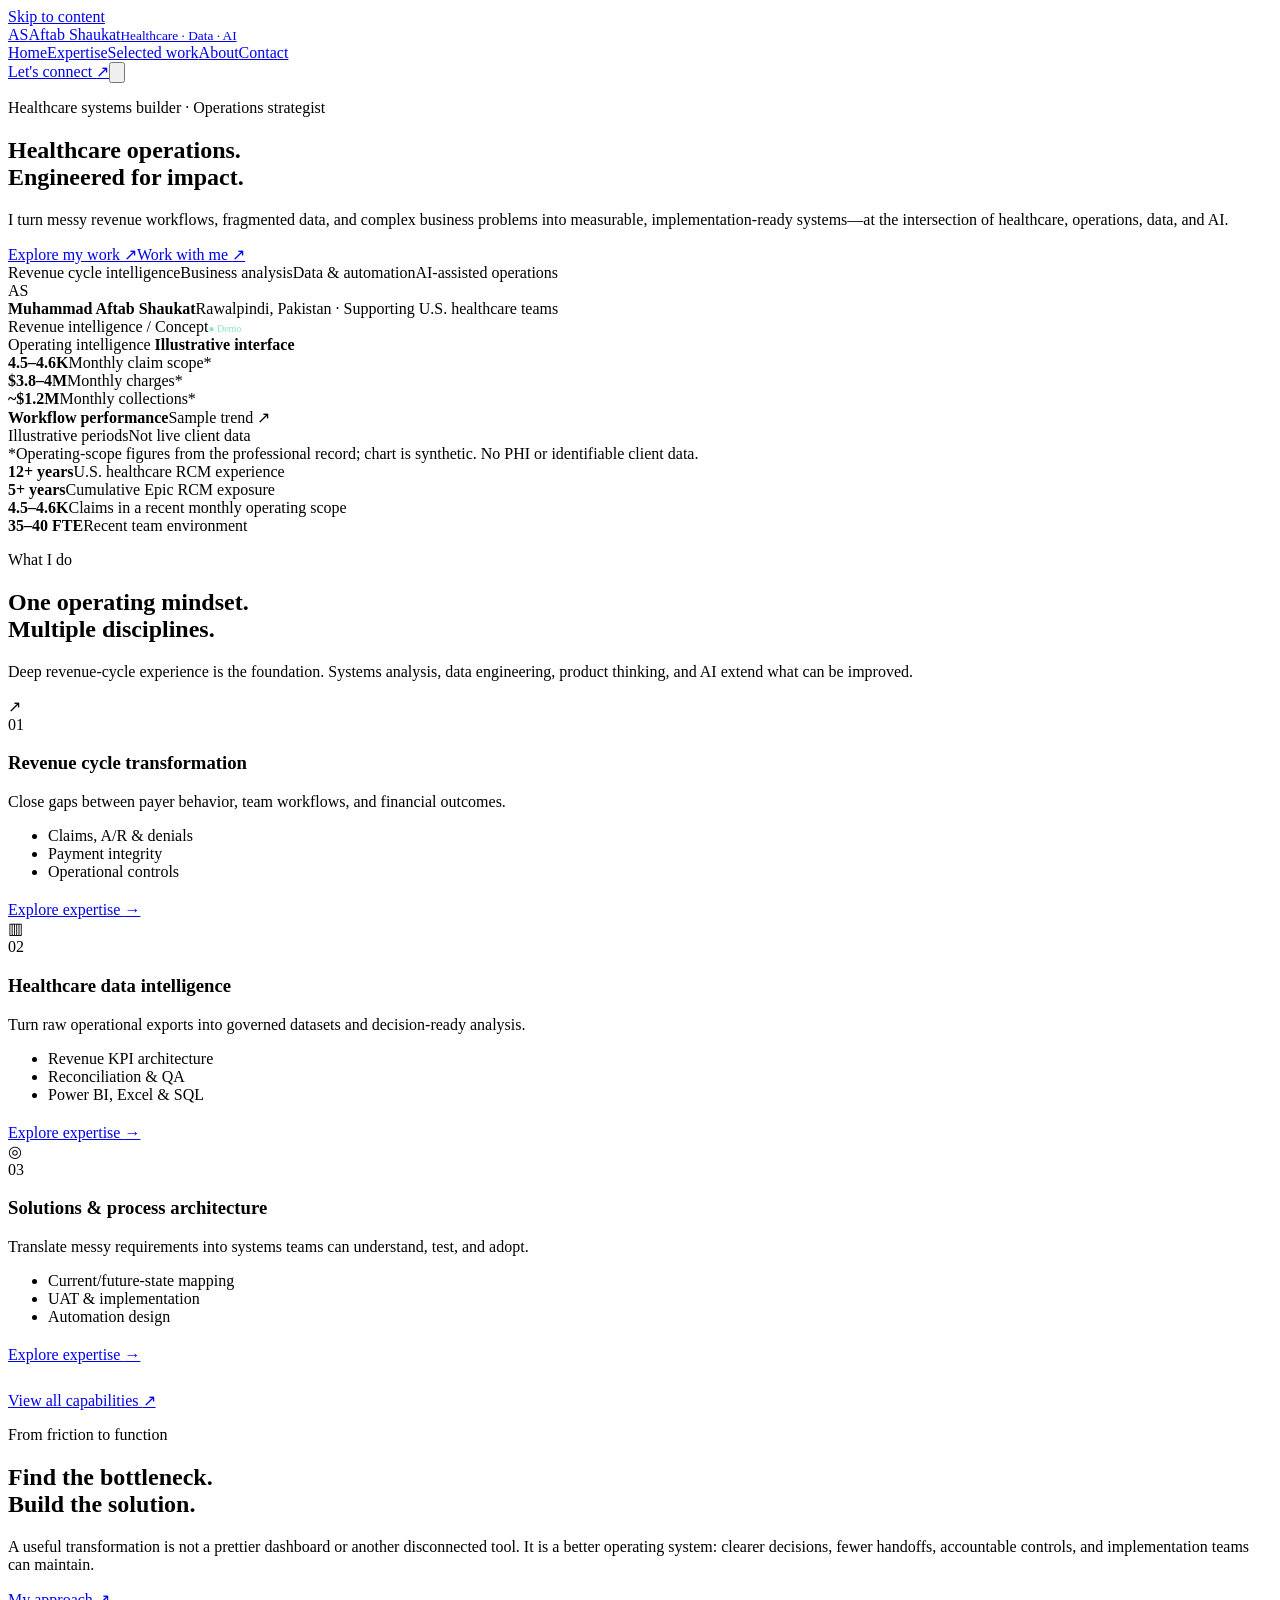
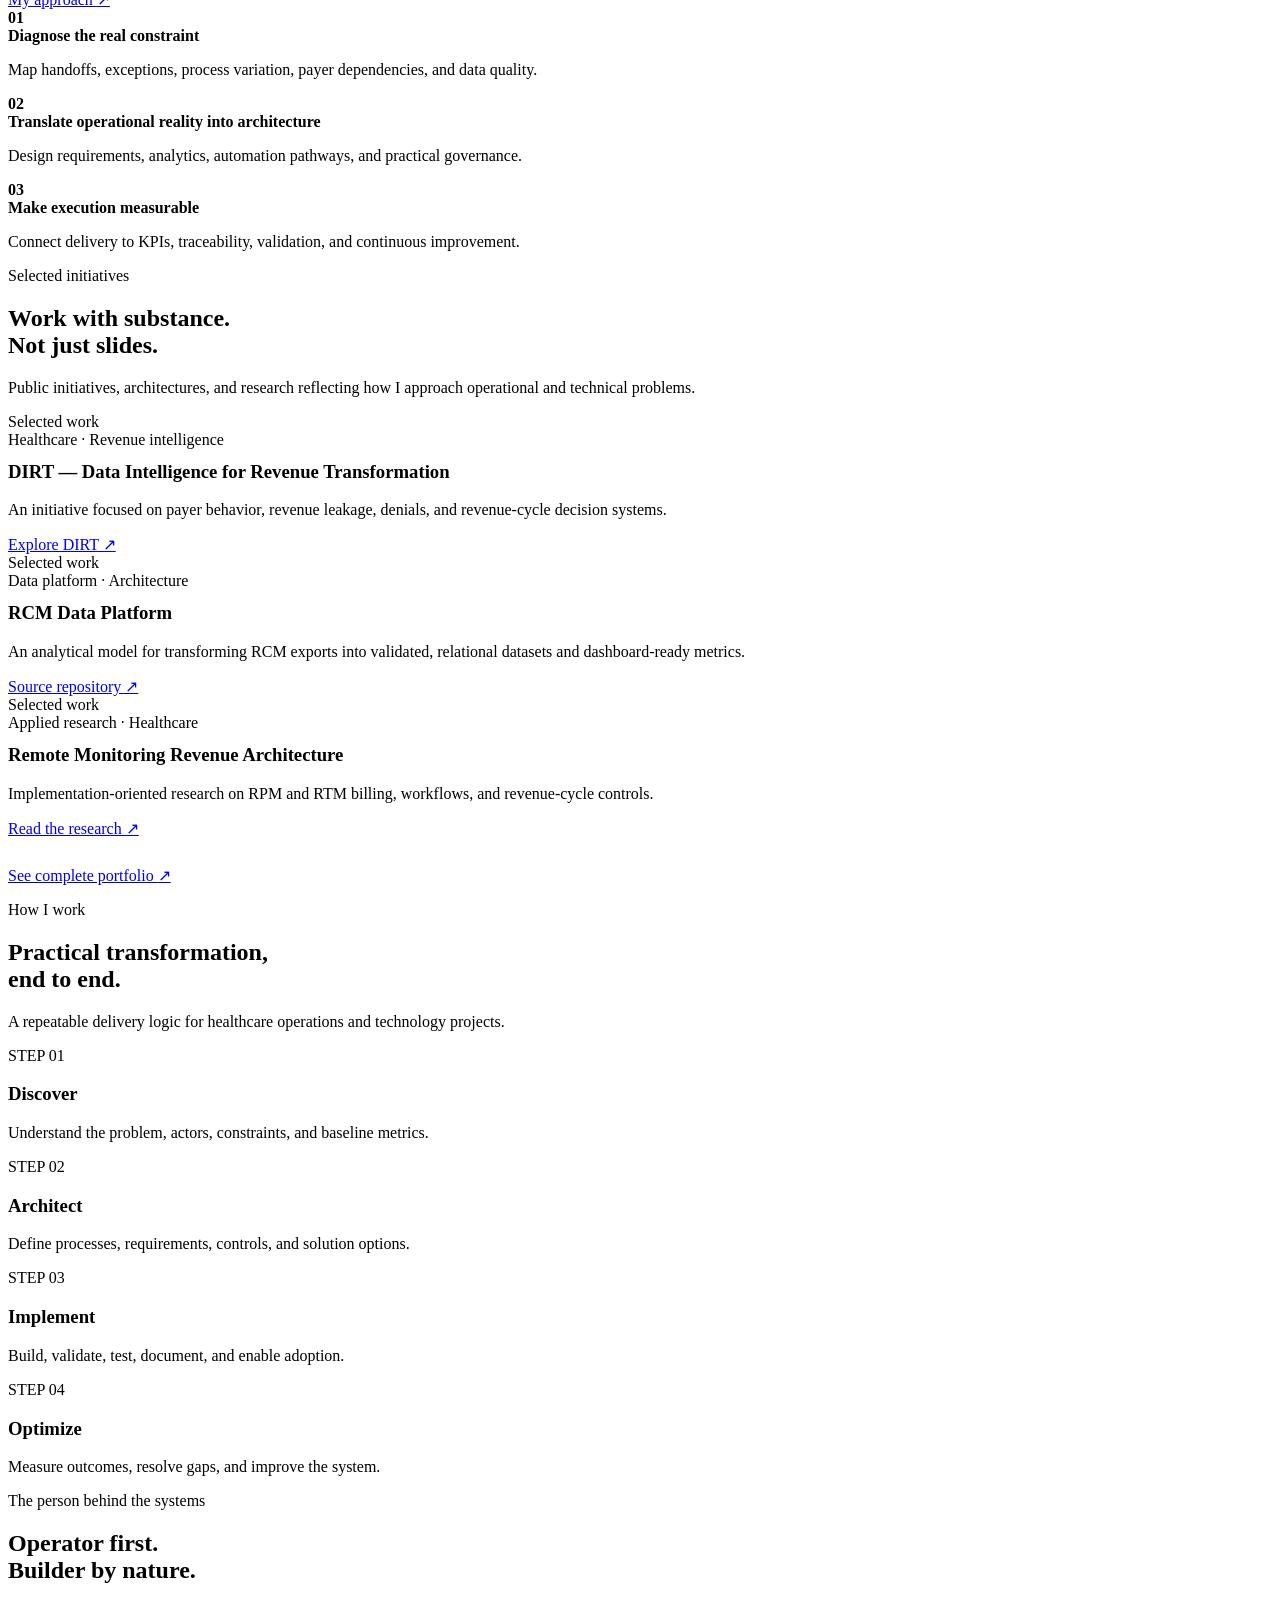
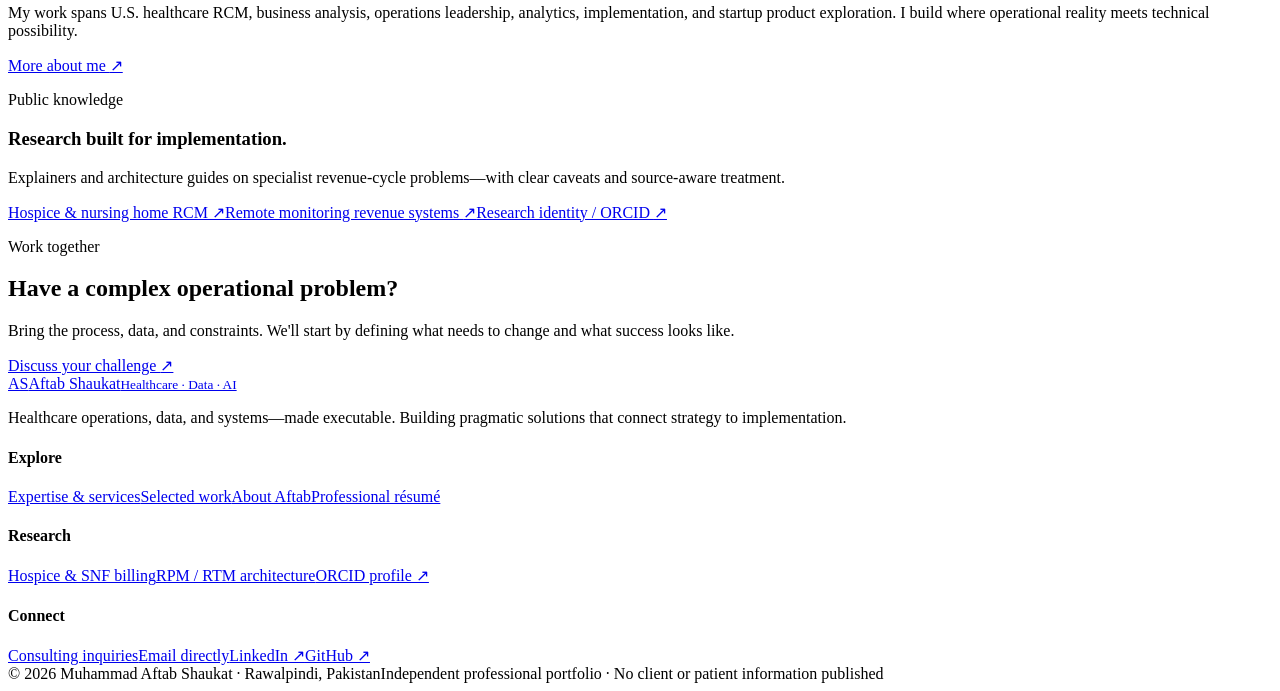
==== commit dddf4670: "feat(portfolio): replace landing page and add complete expertise, work, about and contact experience" ====
--- a/index.html
+++ b/index.html
@@ -1,260 +1,25 @@
 <!doctype html>
-<html lang="en">
-<head>
-  <meta charset="utf-8">
-  <meta name="viewport" content="width=device-width, initial-scale=1">
-  <title>Aftab Shaukat | Healthcare RCM, Operations & Data Systems</title>
-  <meta name="description" content="Muhammad Aftab Shaukat is a healthcare RCM and operations leader focused on solutions architecture, business analysis, revenue intelligence, data systems, and implementation.">
-  <meta name="author" content="Muhammad Aftab Shaukat">
-  <meta name="robots" content="index, follow, max-image-preview:large">
-  <meta name="theme-color" content="#ffffff">
-  <link rel="canonical" href="https://aftabshaukat.me/">
-  <meta property="og:type" content="website">
-  <meta property="og:title" content="Aftab Shaukat | Healthcare Operations, Data & Systems">
-  <meta property="og:description" content="Healthcare operations, data, and systems—made executable. Explore verified experience, selected work, research, and résumé.">
-  <meta property="og:url" content="https://aftabshaukat.me/">
-  <meta property="og:site_name" content="Aftab Shaukat">
-  <meta name="twitter:card" content="summary">
-  <meta name="twitter:title" content="Aftab Shaukat | Healthcare Operations, Data & Systems">
-  <meta name="twitter:description" content="Healthcare RCM leadership, solutions architecture, business analysis, revenue intelligence, and implementation.">
-  <link rel="preconnect" href="https://fonts.googleapis.com">
-  <link rel="preconnect" href="https://fonts.gstatic.com" crossorigin>
-  <link href="https://fonts.googleapis.com/css2?family=DM+Serif+Display&family=Manrope:wght@400;500;600;700&display=swap" rel="stylesheet">
-  <link rel="stylesheet" href="/assets/css/site.css">
-  <script type="application/ld+json">
-  {
-    "@context": "https://schema.org",
-    "@type": "Person",
-    "name": "Muhammad Aftab Shaukat",
-    "alternateName": "Aftab Shaukat",
-    "url": "https://aftabshaukat.me/",
-    "email": "mailto:muhammadaftabshaukat@gmail.com",
-    "jobTitle": "Healthcare RCM and Operations Leader",
-    "address": {
-      "@type": "PostalAddress",
-      "addressLocality": "Rawalpindi",
-      "addressCountry": "PK"
-    },
-    "sameAs": [
-      "https://www.linkedin.com/in/healthcare-rcm-leader/",
-      "https://github.com/aashaukatc",
-      "https://orcid.org/0009-0009-0342-9877"
-    ],
-    "knowsAbout": [
-      "Healthcare Revenue Cycle Management",
-      "Business Analysis",
-      "Solutions Architecture",
-      "Operational Analytics",
-      "Data Governance",
-      "Healthcare Implementation"
-    ]
-  }
-  </script>
-</head>
-<body>
-  <a class="skip-link" href="#main">Skip to content</a>
-  <header class="site-header">
-    <div class="shell header-inner">
-      <a class="wordmark" href="/" aria-label="Aftab Shaukat home">Aftab Shaukat</a>
-      <button class="menu-toggle" type="button" aria-expanded="false" aria-controls="primary-nav">
-        <span></span><span></span><span></span><span class="sr-only">Open navigation</span>
-      </button>
-      <nav id="primary-nav" class="primary-nav" aria-label="Primary navigation">
-        <a href="#expertise">Expertise</a>
-        <a href="#work">Work</a>
-        <a href="#experience">Experience</a>
-        <a href="#research">Research</a>
-      </nav>
-      <a class="button button-primary header-cta" href="/resume.html">View résumé</a>
-    </div>
-  </header>
-
-  <main id="main">
-    <section class="hero shell" aria-labelledby="hero-title">
-      <div class="hero-copy">
-        <h1 id="hero-title">Healthcare operations,<br>data, and systems—<br>made executable.</h1>
-        <p>Senior RCM and operations leader with 12+ years across U.S. healthcare, translating revenue-cycle complexity into measurable workflows, analytics, and implementation-ready systems.</p>
-        <div class="button-row">
-          <a class="button button-primary" href="#work">Explore selected work</a>
-          <a class="button button-secondary" href="/resume.html">View résumé</a>
-        </div>
-      </div>
-      <div class="hero-proof" aria-label="Verified operating scale">
-        <div class="proof-item">
-          <svg viewBox="0 0 24 24" aria-hidden="true"><path d="M7 3v3m10-3v3M4 9h16M5 5h14a1 1 0 0 1 1 1v14H4V6a1 1 0 0 1 1-1Z"/></svg>
-          <div><strong>12+ years</strong><span>U.S. healthcare RCM</span></div>
-        </div>
-        <div class="proof-item">
-          <svg viewBox="0 0 24 24" aria-hidden="true"><circle cx="9" cy="8" r="3"/><circle cx="17" cy="9" r="2.4"/><path d="M3 20v-2a5 5 0 0 1 10 0v2m1-6.5a4 4 0 0 1 7 2.5v2"/></svg>
-          <div><strong>35–40 FTE</strong><span>Recent operating scope</span></div>
-        </div>
-        <div class="proof-item">
-          <svg viewBox="0 0 24 24" aria-hidden="true"><path d="M6 3h9l3 3v15H6zM9 11h6M9 15h6"/><path d="M15 3v4h4"/></svg>
-          <div><strong>4,500–4,600</strong><span>Monthly claims</span></div>
-        </div>
-        <div class="proof-item">
-          <svg viewBox="0 0 24 24" aria-hidden="true"><circle cx="12" cy="12" r="9"/><path d="M15 8.5c-.7-.8-1.7-1.2-3-1.2-1.7 0-3 1-3 2.4 0 1.5 1.3 2.1 3 2.4s3 1 3 2.5-1.3 2.5-3 2.5c-1.4 0-2.6-.5-3.4-1.5M12 5v14"/></svg>
-          <div><strong>$3.8M–$4.0M</strong><span>Monthly charges</span></div>
-        </div>
-        <div class="inline-links" aria-label="Professional profiles">
-          <a href="https://www.linkedin.com/in/healthcare-rcm-leader/" target="_blank" rel="noopener">LinkedIn</a>
-          <a href="https://github.com/aashaukatc" target="_blank" rel="noopener">GitHub</a>
-          <a href="https://orcid.org/0009-0009-0342-9877" target="_blank" rel="noopener">ORCID</a>
-        </div>
-      </div>
-    </section>
-
-    <section class="proof-band" aria-label="Additional verified evidence">
-      <div class="shell proof-band-grid">
-        <div><strong>~$1.2M</strong><span>Monthly collections</span></div>
-        <div><strong>5+ years</strong><span>Epic RCM</span></div>
-        <div><strong>Rawalpindi, Pakistan</strong><span>Experienced with U.S. working hours</span></div>
-      </div>
-    </section>
-
-    <section id="expertise" class="section shell">
-      <div class="section-intro">
-        <h2>Expertise built from<br>operating reality.</h2>
-        <p>Frontline revenue-cycle depth, business analysis discipline, and systems thinking—joined into one execution model.</p>
-      </div>
-      <div class="expertise-grid">
-        <article>
-          <svg viewBox="0 0 32 32" aria-hidden="true"><path d="M25 9a11 11 0 1 0 1.8 11M25 9v7h-7"/><path d="M19 12.5c-.8-.9-1.9-1.3-3.3-1.3-1.8 0-3.2 1-3.2 2.5 0 1.6 1.4 2.2 3.2 2.6s3.2 1 3.2 2.6-1.4 2.7-3.2 2.7c-1.5 0-2.8-.6-3.6-1.6M16 9v15"/></svg>
-          <h3>Revenue cycle transformation</h3>
-          <p>Denials, A/R, payment integrity, eligibility, authorization, payer behavior, workqueues, underpayments, and revenue leakage.</p>
-        </article>
-        <article>
-          <svg viewBox="0 0 32 32" aria-hidden="true"><rect x="4" y="4" width="24" height="24" rx="1"/><path d="M10 23v-6m6 6V11m6 12V8"/></svg>
-          <h3>Data & decision systems</h3>
-          <p>Excel, Power Query, Power Pivot, DAX, SQL, dashboard logic, validation controls, reconciliation, and KPI governance.</p>
-        </article>
-        <article>
-          <svg viewBox="0 0 32 32" aria-hidden="true"><circle cx="16" cy="16" r="12"/><path d="m10.5 16 3.6 3.6L22 11.8"/></svg>
-          <h3>Implementation & product delivery</h3>
-          <p>Requirements, workflow design, UAT, client onboarding, change management, automation, adoption, and executive reporting.</p>
-        </article>
-      </div>
-    </section>
-
-    <section id="work" class="section section-ruled shell">
-      <div class="section-intro compact"><h2>Selected work</h2></div>
-      <article class="work-row work-featured">
-        <div class="work-number">01</div>
-        <div class="work-body">
-          <h3>DIRT — Data Intelligence for Revenue Transformation</h3>
-          <p>A governed healthcare RCM intelligence initiative focused on denials, payment behavior, revenue leakage, payer performance, and operational decision support.</p>
-        </div>
-        <a class="arrow-link" href="https://dirtrcm.com/" target="_blank" rel="noopener">Visit DIRT <svg viewBox="0 0 20 20" aria-hidden="true"><path d="M3 10h13m-5-5 5 5-5 5"/></svg></a>
-      </article>
-      <div class="work-split">
-        <article class="work-row">
-          <div class="work-number">02</div>
-          <div class="work-body">
-            <h3>RCM Data Platform</h3>
-            <p>A reusable architecture for transforming messy RCM exports into validated analytical models and dashboard-ready data.</p>
-            <a class="arrow-link" href="https://github.com/aashaukatc/rcm-data-platform" target="_blank" rel="noopener">View repository <svg viewBox="0 0 20 20" aria-hidden="true"><path d="M3 10h13m-5-5 5 5-5 5"/></svg></a>
-          </div>
-        </article>
-        <article class="work-row">
-          <div class="work-number">03</div>
-          <div class="work-body">
-            <h3>Public RCM Research</h3>
-            <p>Implementation-focused guides covering post-acute billing and remote-monitoring revenue architecture.</p>
-            <div class="text-link-group">
-              <a class="arrow-link" href="/hospice-nursing-home-billing-rcm.html">Hospice & SNF</a>
-              <a class="arrow-link" href="/remote-monitoring-rcm-architecture.html">RPM / RTM</a>
-            </div>
-          </div>
-        </article>
-      </div>
-    </section>
-
-    <section id="experience" class="section experience-section shell">
-      <div class="experience-intro">
-        <h2>Experience shaped across the full revenue cycle.</h2>
-        <p>From frontline A/R and billing operations to solution architecture, analytics, and product-oriented delivery.</p>
-        <a class="arrow-link" href="/resume.html">View full résumé <svg viewBox="0 0 20 20" aria-hidden="true"><path d="M3 10h13m-5-5 5 5-5 5"/></svg></a>
-      </div>
-      <div class="timeline">
-        <article>
-          <span class="timeline-dot"></span>
-          <h3>2023–Present · Medlink Communications</h3>
-          <strong>Lead RCM Specialist → RCM Solutions Architect & Process Optimization Manager</strong>
-          <p>Revenue-cycle architecture, KPI governance, analytics, escalations, reporting, and workflow optimization.</p>
-        </article>
-        <article>
-          <span class="timeline-dot"></span>
-          <h3>2020–2023 · Medco Dynamics</h3>
-          <strong>Senior Business Analyst</strong>
-          <p>Requirements discovery, current-state assessment, future-state design, UAT, implementation planning, and stakeholder alignment.</p>
-        </article>
-        <article>
-          <span class="timeline-dot"></span>
-          <h3>2019–2023 · Quantum Medical Billing & IT Technologies</h3>
-          <strong>Founder & Director, Strategic Operations</strong>
-          <p>Client onboarding, billing, credentialing, A/R, analytics, service design, and operational governance.</p>
-        </article>
-        <article>
-          <span class="timeline-dot"></span>
-          <h3>2018–2020 · PMTAC / Physicians Revenue Group</h3>
-          <strong>Senior Billing Specialist — A/R</strong>
-          <p>High-volume claims, payer follow-up, payment research, reconciliation, collections, and aging control.</p>
-        </article>
-      </div>
-    </section>
-
-    <section class="ventures shell">
-      <div class="ventures-intro">
-        <h2>Broader systems practice</h2>
-        <p>Selected ventures that extend the same operating discipline into public education, marketplaces, and consumer products.</p>
-      </div>
-      <div class="venture-list">
-        <article><h3>AynaMate</h3><p>Privacy-first service-marketplace architecture</p><a href="http://aynamate.life/" target="_blank" rel="noopener">Visit site</a></article>
-        <article><h3>Sehatyaab</h3><p>Research-led nutrition commerce and brand operations</p><a href="https://github.com/aashaukatc/Sehatyab" target="_blank" rel="noopener">View repository</a></article>
-        <article><h3>Masla Yeh Hai</h3><p>Public education and civic-intelligence platform</p><a href="https://maslayehhai.com/" target="_blank" rel="noopener">Visit site</a></article>
-      </div>
-    </section>
-
-    <section id="research" class="section section-ruled shell">
-      <div class="section-intro">
-        <h2>Research that moves toward implementation.</h2>
-        <p>Practical, source-aware work on healthcare billing, revenue architecture, operations, and digital workflows.</p>
-      </div>
-      <article class="publication-row">
-        <span>01</span>
-        <div><h3>Hospice & Nursing Home Billing / RCM Guide</h3><p>Post-acute billing, coding, compliance-aware workflows, and implementation considerations.</p></div>
-        <a class="arrow-link" href="/hospice-nursing-home-billing-rcm.html">Read guide <svg viewBox="0 0 20 20" aria-hidden="true"><path d="M3 10h13m-5-5 5 5-5 5"/></svg></a>
-      </article>
-      <article class="publication-row">
-        <span>02</span>
-        <div><h3>Remote Monitoring RCM Architecture</h3><p>RPM, RTM, ambient monitoring, reimbursement logic, operating controls, and delivery architecture.</p></div>
-        <a class="arrow-link" href="/remote-monitoring-rcm-architecture.html">Read guide <svg viewBox="0 0 20 20" aria-hidden="true"><path d="M3 10h13m-5-5 5 5-5 5"/></svg></a>
-      </article>
-      <a class="arrow-link research-profile" href="https://orcid.org/0009-0009-0342-9877" target="_blank" rel="noopener">ORCID research profile <svg viewBox="0 0 20 20" aria-hidden="true"><path d="M3 10h13m-5-5 5 5-5 5"/></svg></a>
-    </section>
-
-    <section class="contact-section">
-      <div class="shell contact-grid">
-        <div>
-          <div class="orange-rule"></div>
-          <h2>Bring me the operational problem that refuses to stay solved.</h2>
-          <p>Best-fit conversations include healthcare RCM leadership, solutions architecture, business analysis, operational analytics, implementation, and AI-assisted workflow design.</p>
-        </div>
-        <div class="contact-actions">
-          <a class="button button-light" href="mailto:muhammadaftabshaukat@gmail.com">Email Aftab</a>
-          <div>
-            <a href="https://www.linkedin.com/in/healthcare-rcm-leader/" target="_blank" rel="noopener">LinkedIn</a>
-            <a href="https://github.com/aashaukatc" target="_blank" rel="noopener">GitHub</a>
-            <a href="/resume.html">View résumé</a>
-          </div>
-        </div>
-      </div>
-      <footer class="shell site-footer">
-        <span>Muhammad Aftab Shaukat · Rawalpindi, Pakistan · Working with U.S. healthcare teams</span>
-        <span>© <span data-year></span> Aftab Shaukat</span>
-      </footer>
-    </section>
-  </main>
-  <script src="/assets/js/site.js" defer></script>
-</body>
-</html>
+<html lang="en"><head>
+<meta charset="utf-8"><meta name="viewport" content="width=device-width,initial-scale=1">
+<title>Healthcare Operations, Data & AI Systems | Aftab Shaukat</title><meta name="description" content="Aftab Shaukat builds healthcare revenue intelligence, operations workflows, analytical systems and AI-assisted solutions grounded in U.S. RCM experience.">
+<meta name="author" content="Muhammad Aftab Shaukat"><meta name="robots" content="index,follow,max-image-preview:large"><meta name="theme-color" content="#090d1c">
+<link rel="canonical" href="https://aftabshaukat.me/"><meta property="og:type" content="website"><meta property="og:site_name" content="Aftab Shaukat"><meta property="og:title" content="Healthcare Operations, Data & AI Systems | Aftab Shaukat"><meta property="og:description" content="Aftab Shaukat builds healthcare revenue intelligence, operations workflows, analytical systems and AI-assisted solutions grounded in U.S. RCM experience."><meta property="og:url" content="https://aftabshaukat.me/"><meta name="twitter:card" content="summary">
+<link rel="preconnect" href="https://fonts.googleapis.com"><link rel="preconnect" href="https://fonts.gstatic.com" crossorigin><link rel="stylesheet" href="/assets/css/portfolio-v2.css">
+<script type="application/ld+json">{"@context":"https://schema.org","@graph":[{"@context":"https://schema.org","@type":"Person","@id":"https://aftabshaukat.me/#person","name":"Muhammad Aftab Shaukat","alternateName":["Aftab Shaukat","Muhammad A. Shaukat"],"url":"https://aftabshaukat.me/","email":"mailto:muhammadaftabshaukat@gmail.com","image":"https://avatars.githubusercontent.com/u/140397012?v=4","jobTitle":"Healthcare RCM & Operations Leader","homeLocation":{"@type":"Place","name":"Rawalpindi, Pakistan"},"sameAs":["https://www.linkedin.com/in/healthcare-rcm-leader/","https://github.com/aashaukatc","https://orcid.org/0009-0009-0342-9877"],"knowsAbout":["Healthcare revenue cycle management","Healthcare operations","Business analysis","Data analytics","Workflow automation","Solutions architecture","AI-assisted operations"]},{"@type":"WebSite","@id":"https://aftabshaukat.me/#website","name":"Aftab Shaukat","url":"https://aftabshaukat.me/","publisher":{"@id":"https://aftabshaukat.me/#person"}},{"@type":"WebPage","@id":"https://aftabshaukat.me/","url":"https://aftabshaukat.me/","name":"Healthcare Operations, Data & AI Systems","description":"Aftab Shaukat builds healthcare revenue intelligence, operations workflows, analytical systems and AI-assisted solutions grounded in U.S. RCM experience.","isPartOf":{"@id":"https://aftabshaukat.me/#website"},"about":{"@id":"https://aftabshaukat.me/#person"}}]}</script>
+</head><body><a class="skip" href="#main">Skip to content</a><header class="site-header"><div class="container navbar">
+<a href="/" class="brand" aria-label="Aftab Shaukat home"><span class="brand-mark" aria-hidden="true">AS</span><span class="brand-name">Aftab Shaukat<small>Healthcare · Data · AI</small></span></a>
+<nav class="nav-menu" data-nav id="primary-nav" aria-label="Main navigation"><a href="/" aria-current="page">Home</a><a href="/services.html">Expertise</a><a href="/work.html">Selected work</a><a href="/about.html">About</a><a href="/contact.html">Contact</a></nav>
+<div class="nav-actions"><a href="/contact.html" class="btn primary small">Let's connect <span aria-hidden="true">↗</span></a><button class="menu-btn" type="button" data-menu-toggle aria-label="Toggle navigation" aria-controls="primary-nav" aria-expanded="false"><svg viewBox="0 0 24 24" fill="none" stroke="currentColor" stroke-width="2" stroke-linecap="round"><path d="M4 7h16M4 12h16M4 17h16"/></svg></button></div>
+</div></header><main id="main">
+<section class="hero"><div class="container hero-layout"><div class="hero-copy"><p class="eyebrow">Healthcare systems builder · Operations strategist</p><h1>Healthcare operations.<br><span class="gradient-text">Engineered for impact.</span></h1><p class="lead">I turn messy revenue workflows, fragmented data, and complex business problems into measurable, implementation-ready systems—at the intersection of healthcare, operations, data, and AI.</p><div class="hero-cta"><a class="btn primary" href="/work.html">Explore my work <span class="arrow" aria-hidden="true">↗</span></a><a class="btn ghost" href="/contact.html">Work with me <span class="arrow" aria-hidden="true">↗</span></a></div><div class="hero-tags"><span class="tag">Revenue cycle intelligence</span><span class="tag">Business analysis</span><span class="tag">Data & automation</span><span class="tag">AI-assisted operations</span></div><div class="hero-avatar"><div class="avatar-initials" aria-hidden="true">AS</div><div class="avatar-details"><strong>Muhammad Aftab Shaukat</strong><span>Rawalpindi, Pakistan · Supporting U.S. healthcare teams</span></div></div></div><div class="hero-visual"><div class="window" aria-label="Illustrative RCM intelligence dashboard using synthetic example chart data"><div class="window-top"><span class="dots" aria-hidden="true"><i></i><i></i><i></i></span><span class="window-kicker">Revenue intelligence / Concept</span><span style="color:#8ce3c3;font-size:10px">● Demo</span></div><div class="window-body"><div class="data-title">Operating intelligence <strong>Illustrative interface</strong></div><div class="metric-grid"><div class="metric"><strong>4.5–4.6K</strong><span>Monthly claim scope*</span></div><div class="metric"><strong>$3.8–4M</strong><span>Monthly charges*</span></div><div class="metric"><strong>~$1.2M</strong><span>Monthly collections*</span></div></div><div class="chart-shell"><div class="chart-head"><b>Workflow performance</b><span>Sample trend ↗</span></div><div class="bar-chart" role="img" aria-label="Illustrative upward and variable bar trend; synthetic visualization"><div style="--h:38%"></div><div style="--h:52%"></div><div style="--h:41%"></div><div style="--h:59%"></div><div style="--h:50%"></div><div style="--h:67%"></div><div style="--h:61%"></div><div style="--h:76%"></div><div style="--h:72%"></div><div style="--h:84%"></div></div><div class="chart-foot"><span>Illustrative periods</span><span>Not live client data</span></div></div></div><div class="window-note">*Operating-scope figures from the professional record; chart is synthetic. No PHI or identifiable client data.</div></div></div></div></section>
+<div class="proof-strip"><div class="container proof-grid"><div><strong>12+ years</strong><span>U.S. healthcare RCM experience</span></div><div><strong>5+ years</strong><span>Cumulative Epic RCM exposure</span></div><div><strong>4.5–4.6K</strong><span>Claims in a recent monthly operating scope</span></div><div><strong>35–40 FTE</strong><span>Recent team environment</span></div></div></div>
+<section class="section" id="expertise"><div class="container"><div class="section-head"><p class="eyebrow">What I do</p><h2>One operating mindset.<br><span class="gradient-text">Multiple disciplines.</span></h2><p>Deep revenue-cycle experience is the foundation. Systems analysis, data engineering, product thinking, and AI extend what can be improved.</p></div><div class="card-grid"><article class="card fade-in"><div class="iconbox" aria-hidden="true">↗</div><div class="number">01</div><h3>Revenue cycle transformation</h3><p>Close gaps between payer behavior, team workflows, and financial outcomes.</p><ul><li>Claims, A/R & denials</li><li>Payment integrity</li><li>Operational controls</li></ul><p style="margin:20px 0 0"><a class="text-link" href="/services.html">Explore expertise <span class="arrow" aria-hidden="true">→</span></a></p></article><article class="card fade-in"><div class="iconbox" aria-hidden="true">▥</div><div class="number">02</div><h3>Healthcare data intelligence</h3><p>Turn raw operational exports into governed datasets and decision-ready analysis.</p><ul><li>Revenue KPI architecture</li><li>Reconciliation & QA</li><li>Power BI, Excel & SQL</li></ul><p style="margin:20px 0 0"><a class="text-link" href="/services.html">Explore expertise <span class="arrow" aria-hidden="true">→</span></a></p></article><article class="card fade-in"><div class="iconbox" aria-hidden="true">◎</div><div class="number">03</div><h3>Solutions & process architecture</h3><p>Translate messy requirements into systems teams can understand, test, and adopt.</p><ul><li>Current/future-state mapping</li><li>UAT & implementation</li><li>Automation design</li></ul><p style="margin:20px 0 0"><a class="text-link" href="/services.html">Explore expertise <span class="arrow" aria-hidden="true">→</span></a></p></article></div><div style="margin-top:27px"><a class="btn ghost" href="/services.html">View all capabilities <span class="arrow" aria-hidden="true">↗</span></a></div></div></section>
+<section class="section alt"><div class="container feature-layout"><div><p class="eyebrow">From friction to function</p><h2>Find the bottleneck.<br><span class="gradient-text">Build the solution.</span></h2><p class="lead">A useful transformation is not a prettier dashboard or another disconnected tool. It is a better operating system: clearer decisions, fewer handoffs, accountable controls, and implementation teams can maintain.</p><a class="btn ghost" href="/about.html">My approach <span class="arrow" aria-hidden="true">↗</span></a></div><div class="feature-list"><div class="feature-item"><b>01</b><div><strong>Diagnose the real constraint</strong><p>Map handoffs, exceptions, process variation, payer dependencies, and data quality.</p></div></div><div class="feature-item"><b>02</b><div><strong>Translate operational reality into architecture</strong><p>Design requirements, analytics, automation pathways, and practical governance.</p></div></div><div class="feature-item"><b>03</b><div><strong>Make execution measurable</strong><p>Connect delivery to KPIs, traceability, validation, and continuous improvement.</p></div></div></div></div></section>
+<section class="section" id="work"><div class="container"><div class="section-head"><p class="eyebrow">Selected initiatives</p><h2>Work with substance.<br><span class="gradient-text">Not just slides.</span></h2><p>Public initiatives, architectures, and research reflecting how I approach operational and technical problems.</p></div><div class="card-grid"><article class="card fade-in" data-category="healthcare data"><div class="project-visual violet" data-letter="DIRT" role="img" aria-label="Abstract visual identity for DIRT — Data Intelligence for Revenue Transformation"><span class="visual-kicker">Selected work</span></div><div class="project-top"><span class="project-type">Healthcare · Revenue intelligence</span></div><h3 style="margin-top:12px">DIRT — Data Intelligence for Revenue Transformation</h3><p>An initiative focused on payer behavior, revenue leakage, denials, and revenue-cycle decision systems.</p><div class="project-links"><a href="https://dirtrcm.com/" target="_blank" rel="noopener noreferrer">Explore DIRT ↗</a></div></article><article class="card fade-in" data-category="data systems"><div class="project-visual teal" data-letter="RCM" role="img" aria-label="Abstract visual identity for RCM Data Platform"><span class="visual-kicker">Selected work</span></div><div class="project-top"><span class="project-type">Data platform · Architecture</span></div><h3 style="margin-top:12px">RCM Data Platform</h3><p>An analytical model for transforming RCM exports into validated, relational datasets and dashboard-ready metrics.</p><div class="project-links"><a href="https://github.com/aashaukatc/rcm-data-platform" target="_blank" rel="noopener noreferrer">Source repository ↗</a></div></article><article class="card fade-in" data-category="healthcare research"><div class="project-visual warm" data-letter="RPM" role="img" aria-label="Abstract visual identity for Remote Monitoring Revenue Architecture"><span class="visual-kicker">Selected work</span></div><div class="project-top"><span class="project-type">Applied research · Healthcare</span></div><h3 style="margin-top:12px">Remote Monitoring Revenue Architecture</h3><p>Implementation-oriented research on RPM and RTM billing, workflows, and revenue-cycle controls.</p><div class="project-links"><a href="/remote-monitoring-rcm-architecture.html" >Read the research ↗</a></div></article></div><div style="margin-top:28px"><a class="btn ghost" href="/work.html">See complete portfolio <span class="arrow" aria-hidden="true">↗</span></a></div></div></section>
+<section class="section alt" id="method"><div class="container"><div class="section-head center"><p class="eyebrow">How I work</p><h2>Practical transformation,<br><span class="gradient-text">end to end.</span></h2><p>A repeatable delivery logic for healthcare operations and technology projects.</p></div><div class="workflow"><div class="step"><span class="number">STEP 01</span><h3>Discover</h3><p>Understand the problem, actors, constraints, and baseline metrics.</p></div><div class="step"><span class="number">STEP 02</span><h3>Architect</h3><p>Define processes, requirements, controls, and solution options.</p></div><div class="step"><span class="number">STEP 03</span><h3>Implement</h3><p>Build, validate, test, document, and enable adoption.</p></div><div class="step"><span class="number">STEP 04</span><h3>Optimize</h3><p>Measure outcomes, resolve gaps, and improve the system.</p></div></div></div></section>
+<section class="section"><div class="container split"><div><p class="eyebrow">The person behind the systems</p><h2>Operator first.<br><span class="gradient-text">Builder by nature.</span></h2><p class="lead">My work spans U.S. healthcare RCM, business analysis, operations leadership, analytics, implementation, and startup product exploration. I build where operational reality meets technical possibility.</p><a class="btn ghost" href="/about.html">More about me <span class="arrow" aria-hidden="true">↗</span></a></div><div class="callout"><p class="eyebrow">Public knowledge</p><h3>Research built for implementation.</h3><p>Explainers and architecture guides on specialist revenue-cycle problems—with clear caveats and source-aware treatment.</p><div class="list-links"><a href="/hospice-nursing-home-billing-rcm.html">Hospice & nursing home RCM <span>↗</span></a><a href="/remote-monitoring-rcm-architecture.html">Remote monitoring revenue systems <span>↗</span></a><a href="https://orcid.org/0009-0009-0342-9877" target="_blank" rel="noopener noreferrer">Research identity / ORCID <span>↗</span></a></div></div></div></section>
+<section class="section narrow"><div class="container"><div class="callout big"><div><p class="eyebrow">Work together</p><h2>Have a complex operational problem?</h2><p>Bring the process, data, and constraints. We'll start by defining what needs to change and what success looks like.</p></div><div><a class="btn primary" href="/contact.html">Discuss your challenge <span class="arrow" aria-hidden="true">↗</span></a></div></div></div></section></main><footer class="site-footer"><div class="container"><div class="footer-grid"><div><a href="/" class="brand"><span class="brand-mark" aria-hidden="true">AS</span><span class="brand-name">Aftab Shaukat<small>Healthcare · Data · AI</small></span></a><p>Healthcare operations, data, and systems—made executable. Building pragmatic solutions that connect strategy to implementation.</p></div>
+<div><h4>Explore</h4><a href="/services.html">Expertise & services</a><a href="/work.html">Selected work</a><a href="/about.html">About Aftab</a><a href="/resume.html">Professional résumé</a></div>
+<div><h4>Research</h4><a href="/hospice-nursing-home-billing-rcm.html">Hospice & SNF billing</a><a href="/remote-monitoring-rcm-architecture.html">RPM / RTM architecture</a><a href="https://orcid.org/0009-0009-0342-9877" target="_blank" rel="noopener noreferrer">ORCID profile ↗</a></div>
+<div><h4>Connect</h4><a href="/contact.html">Consulting inquiries</a><a href="mailto:muhammadaftabshaukat@gmail.com">Email directly</a><a href="https://www.linkedin.com/in/healthcare-rcm-leader/" target="_blank" rel="noopener noreferrer">LinkedIn ↗</a><a href="https://github.com/aashaukatc" target="_blank" rel="noopener noreferrer">GitHub ↗</a></div>
+</div><div class="footer-bottom"><span>© <span data-year>2026</span> Muhammad Aftab Shaukat · Rawalpindi, Pakistan</span><span>Independent professional portfolio · No client or patient information published</span></div></div></footer><script defer src="/assets/js/portfolio-v2.js"></script></body></html>
